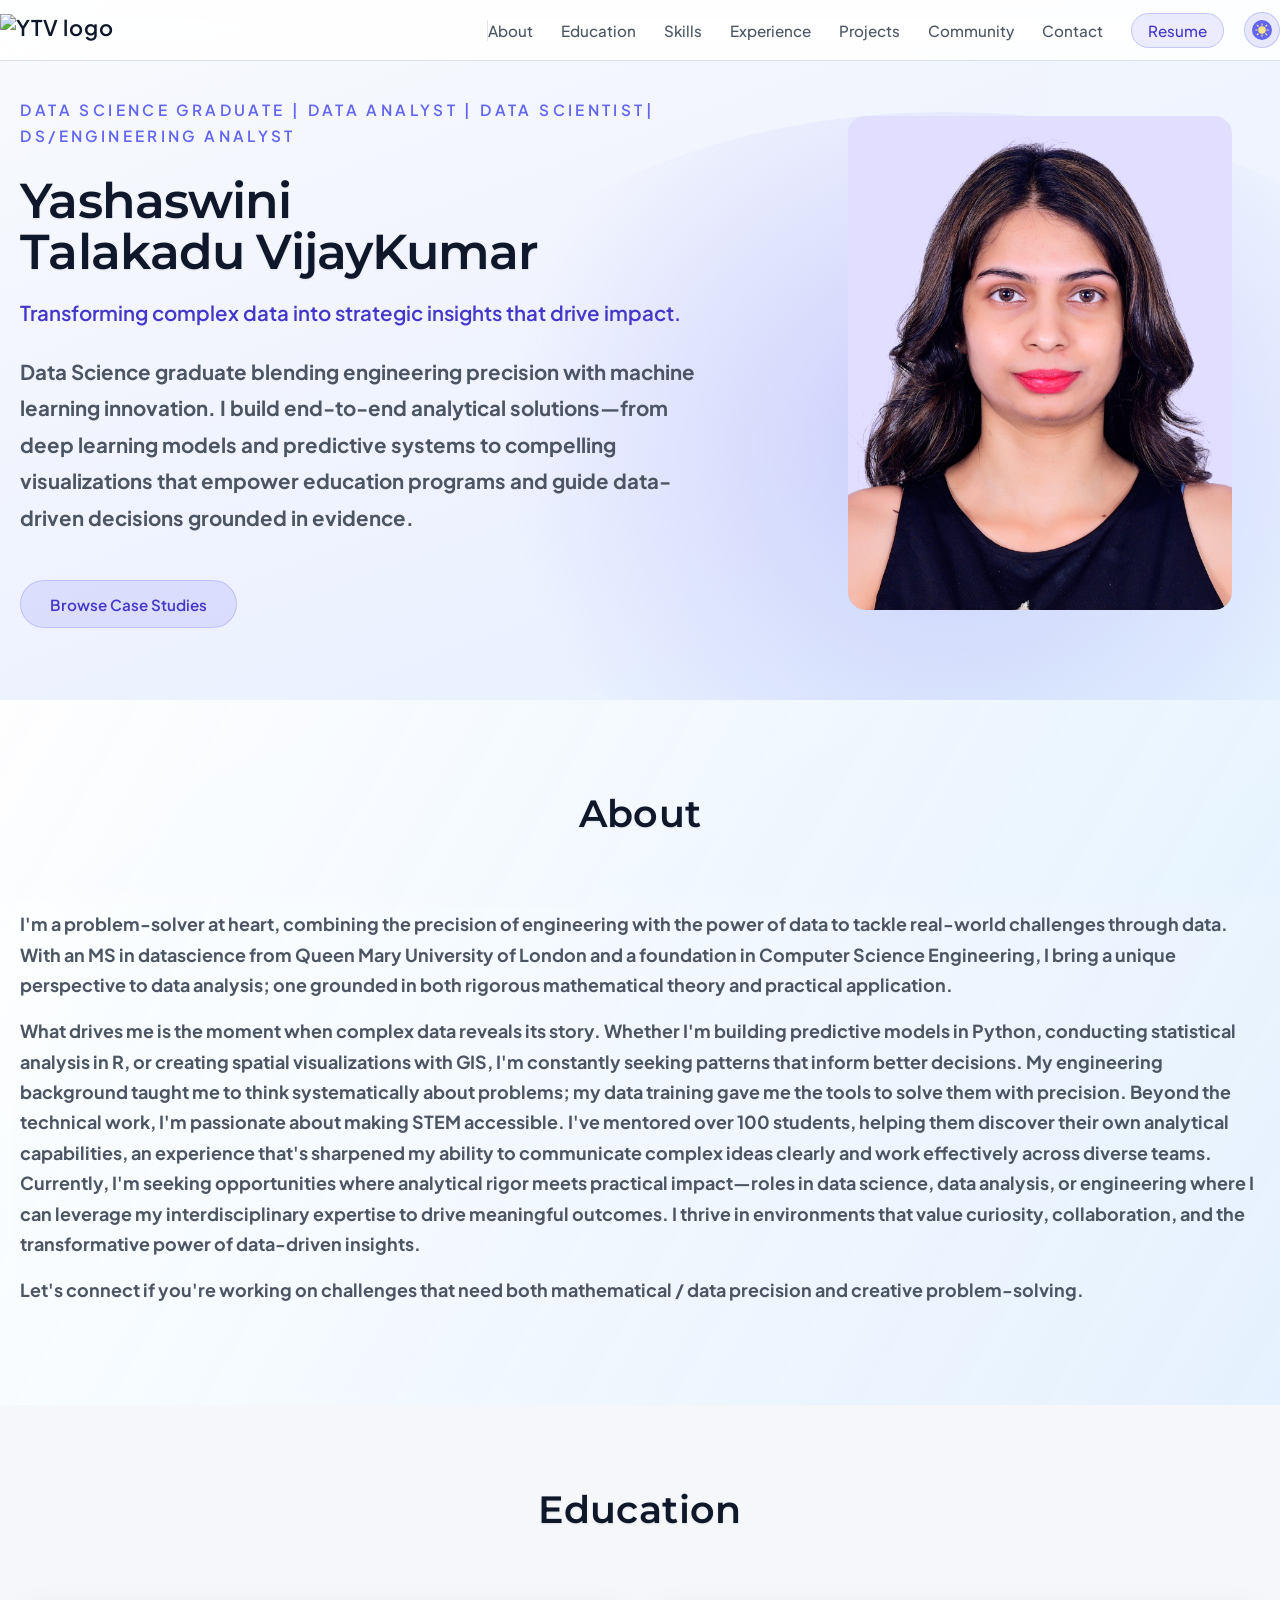
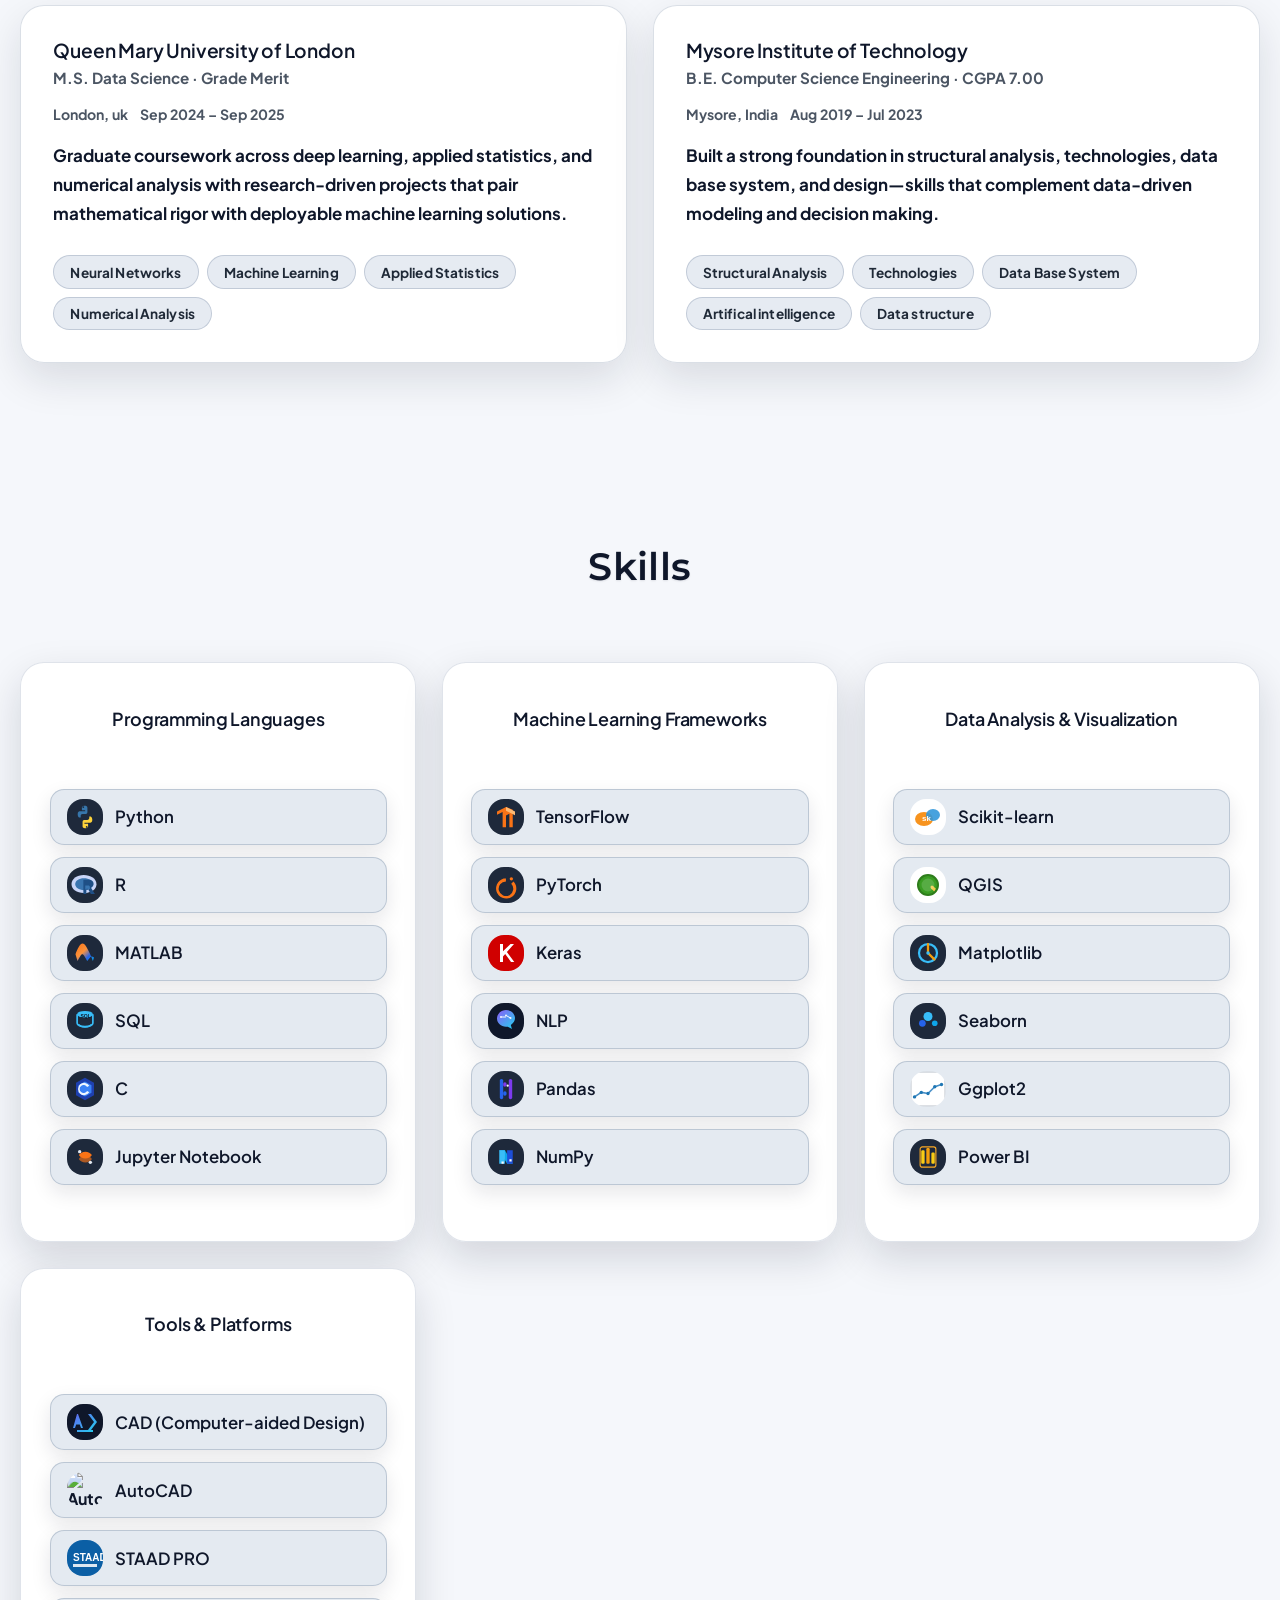
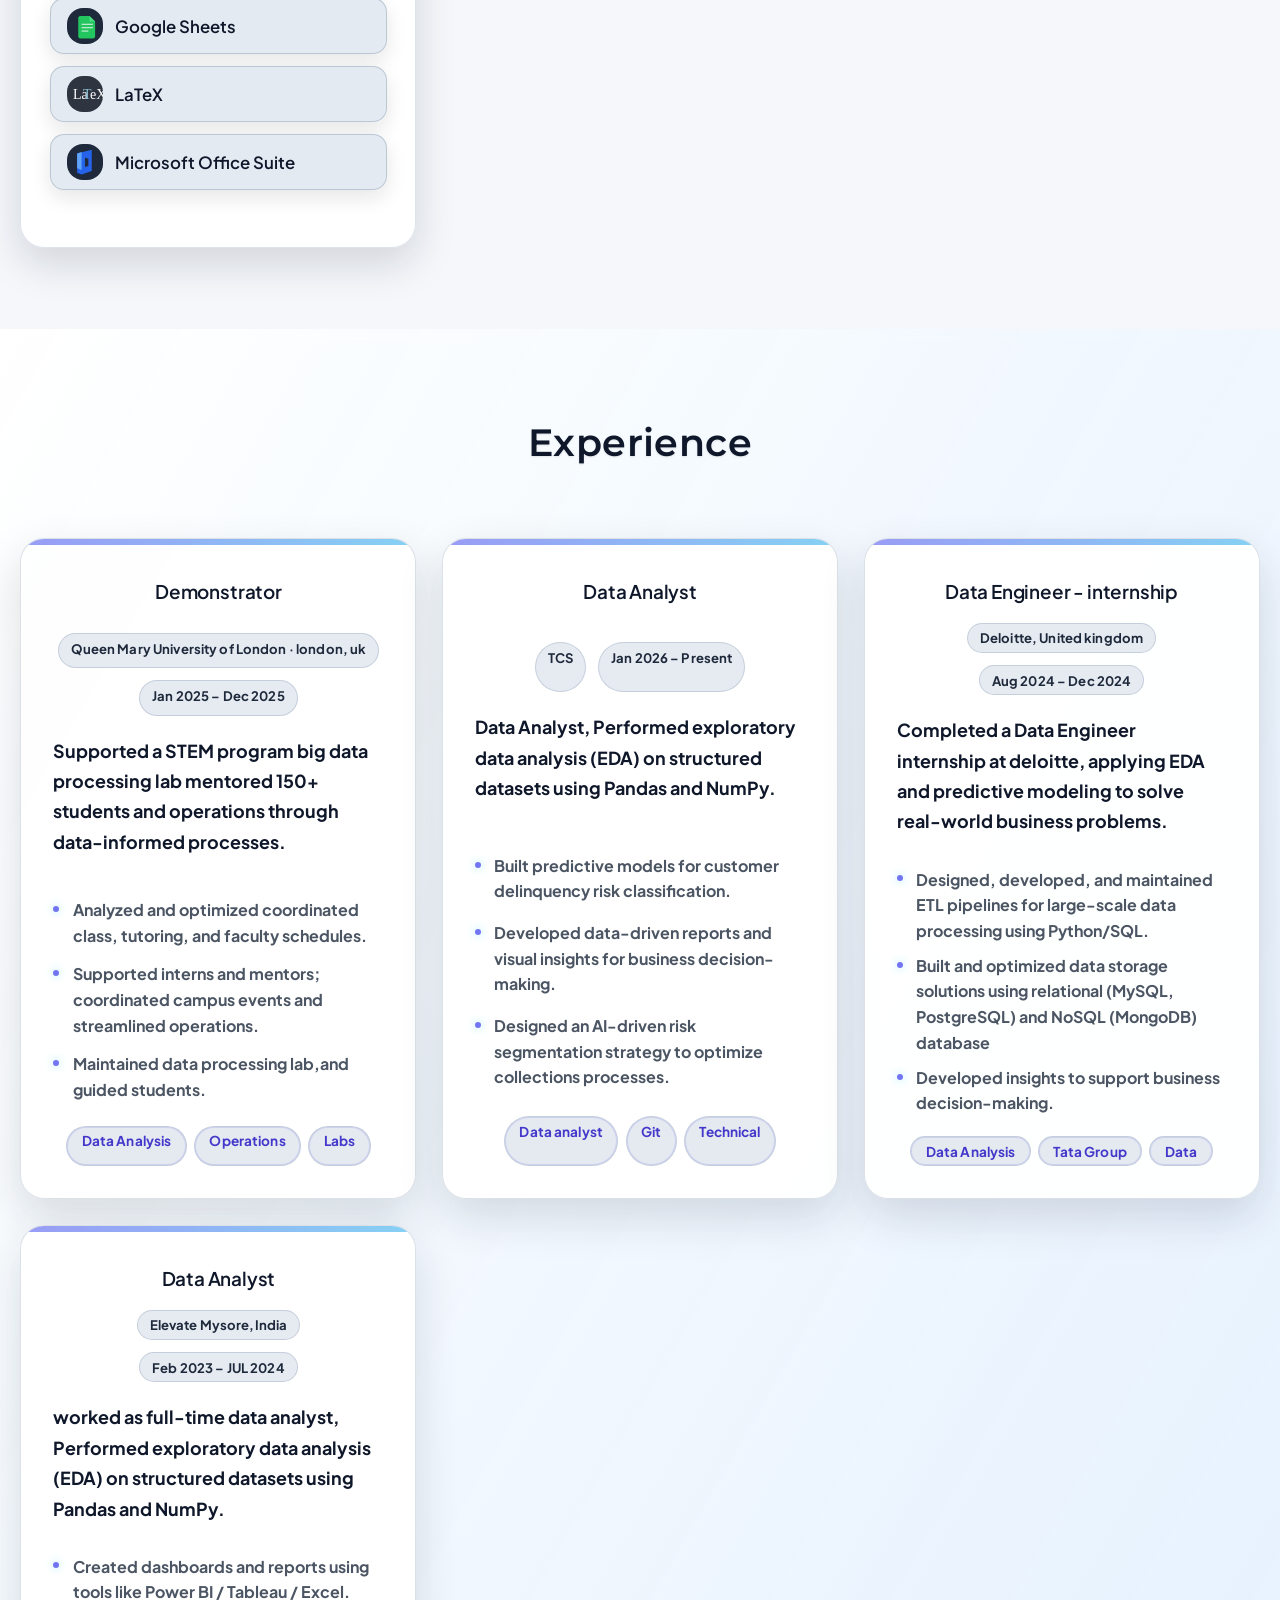
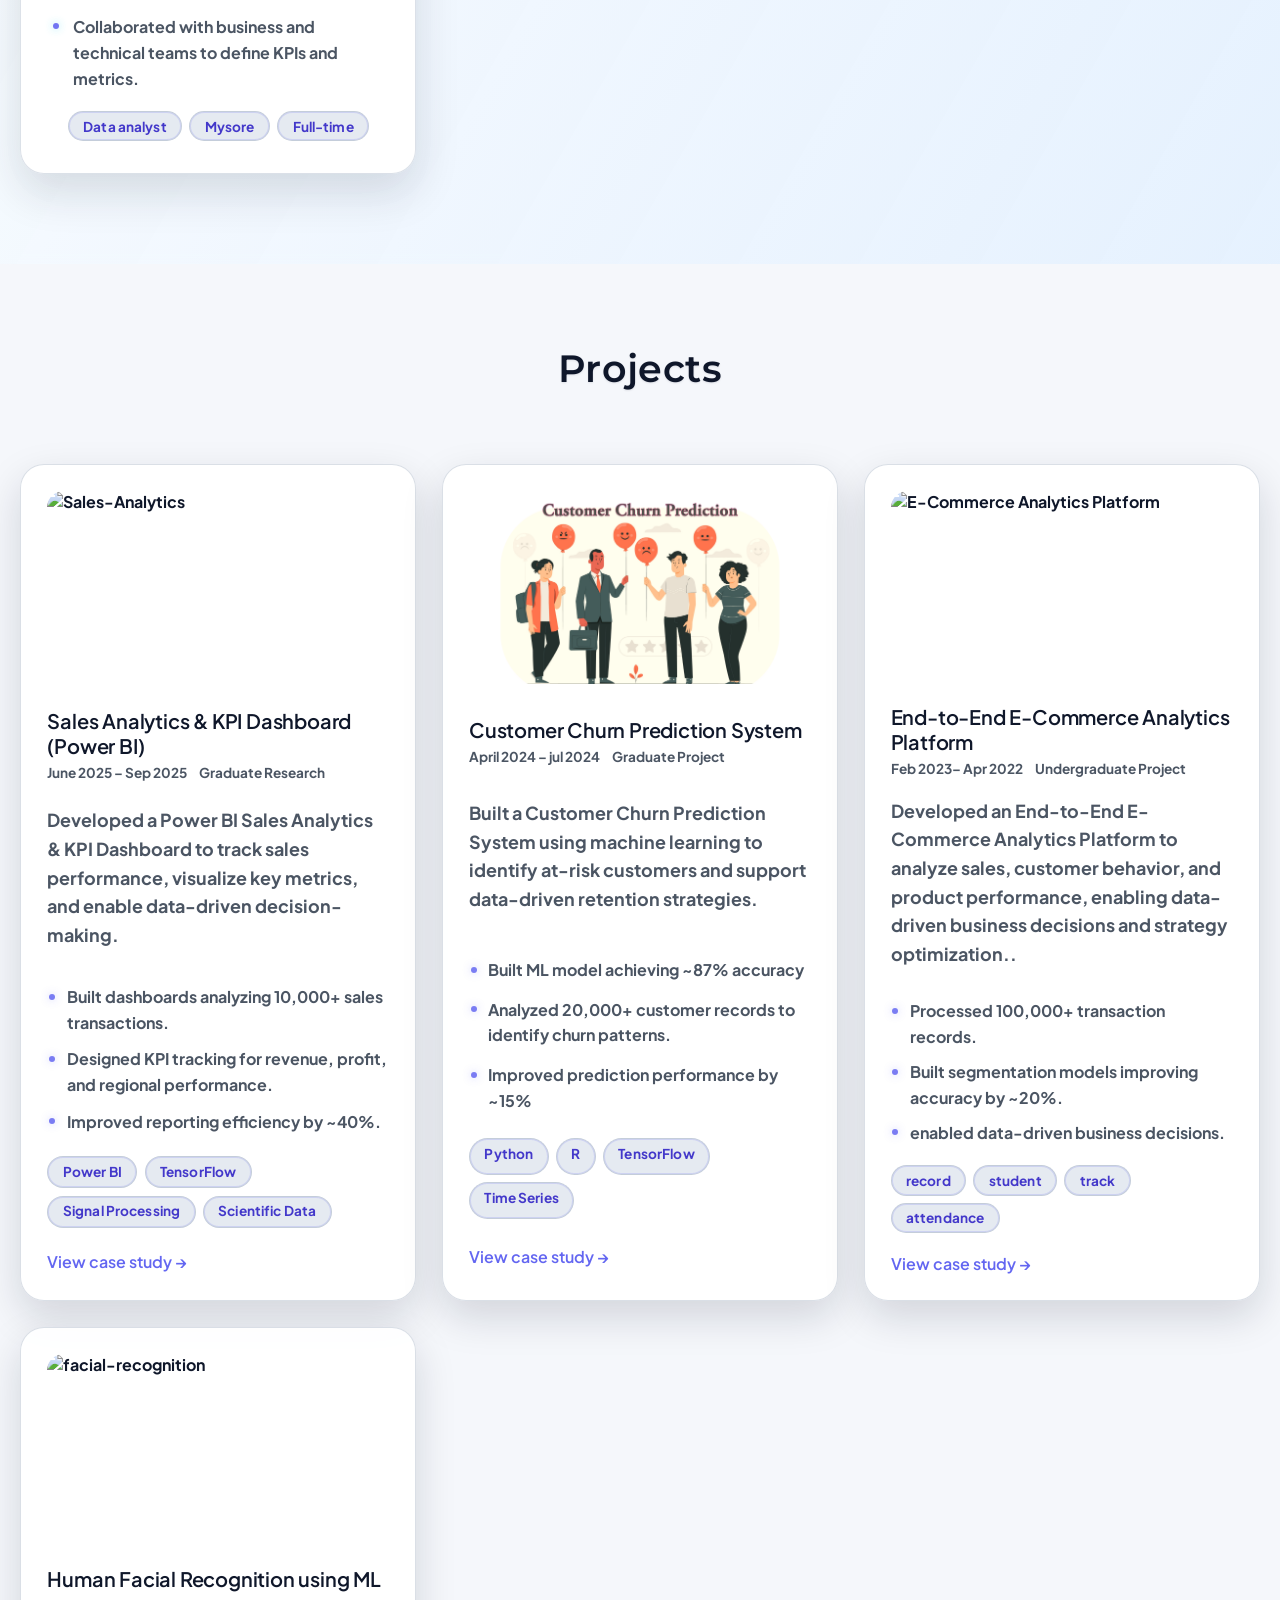
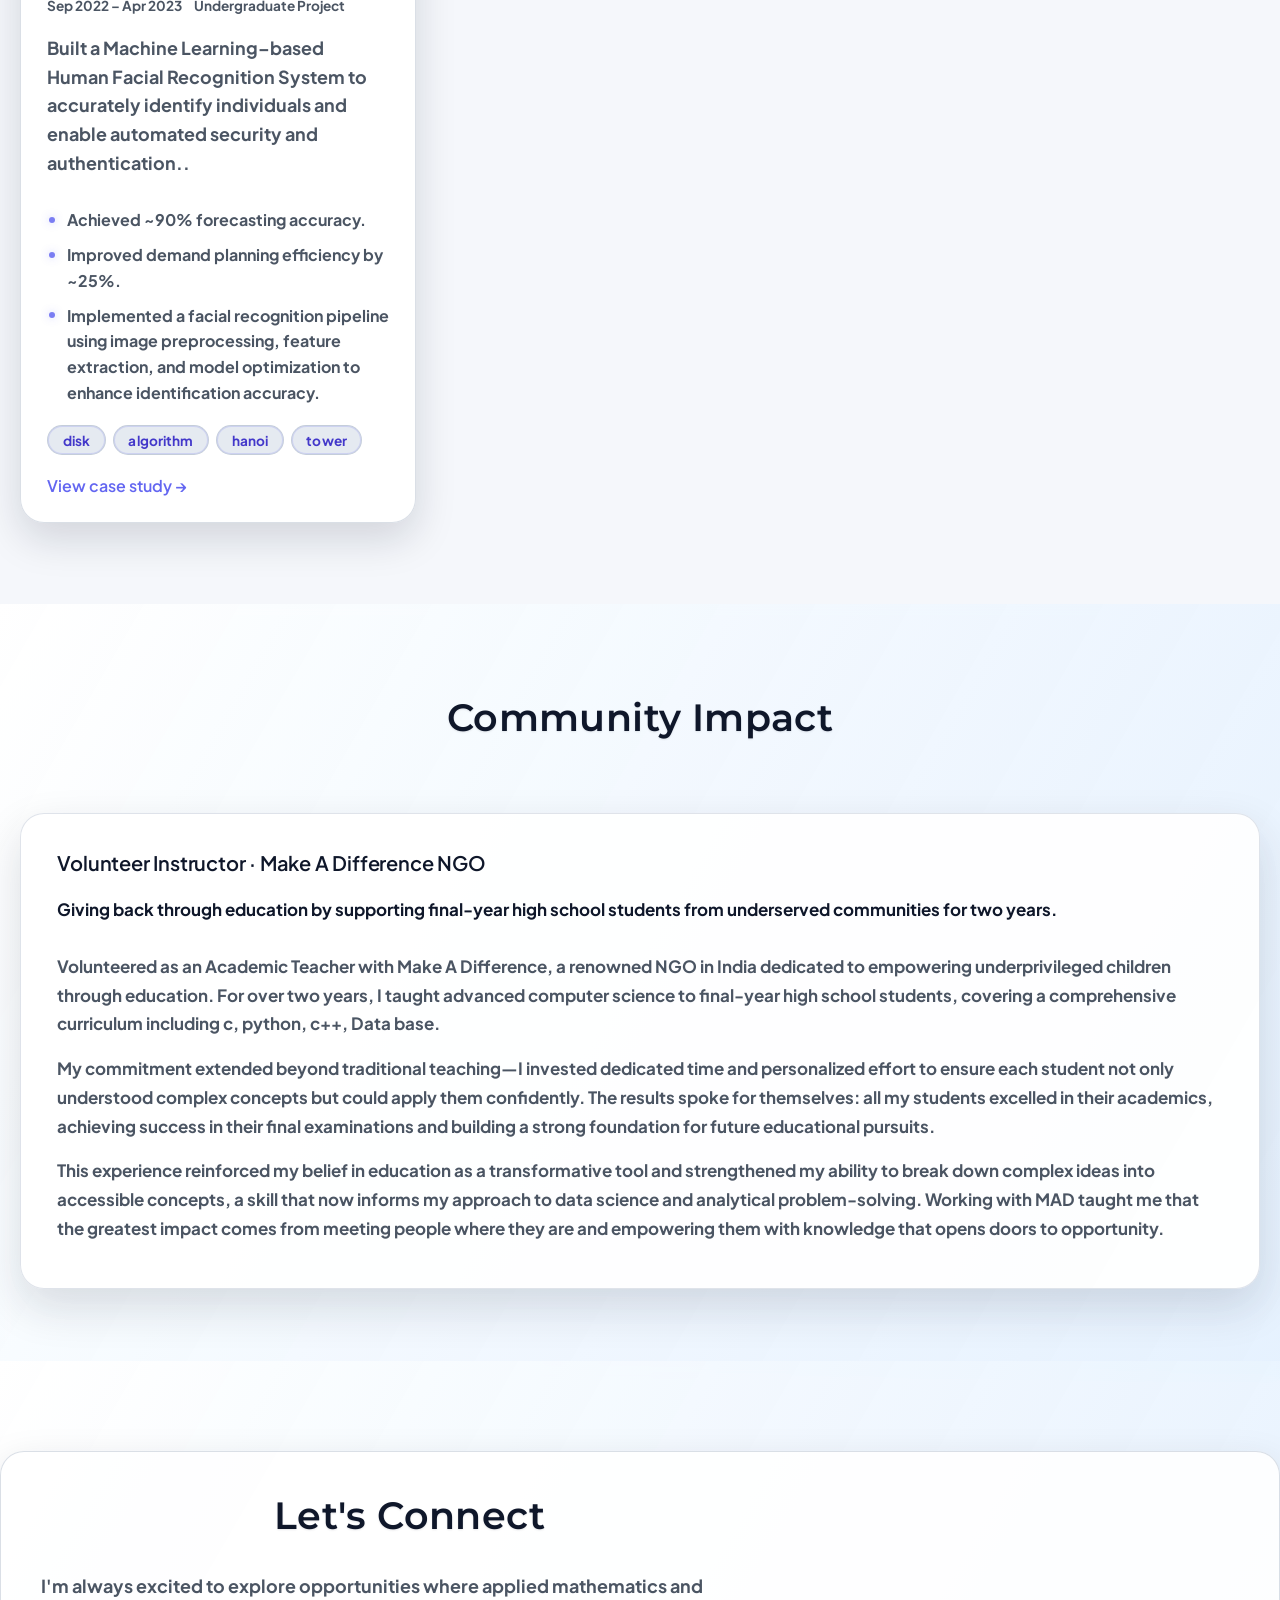
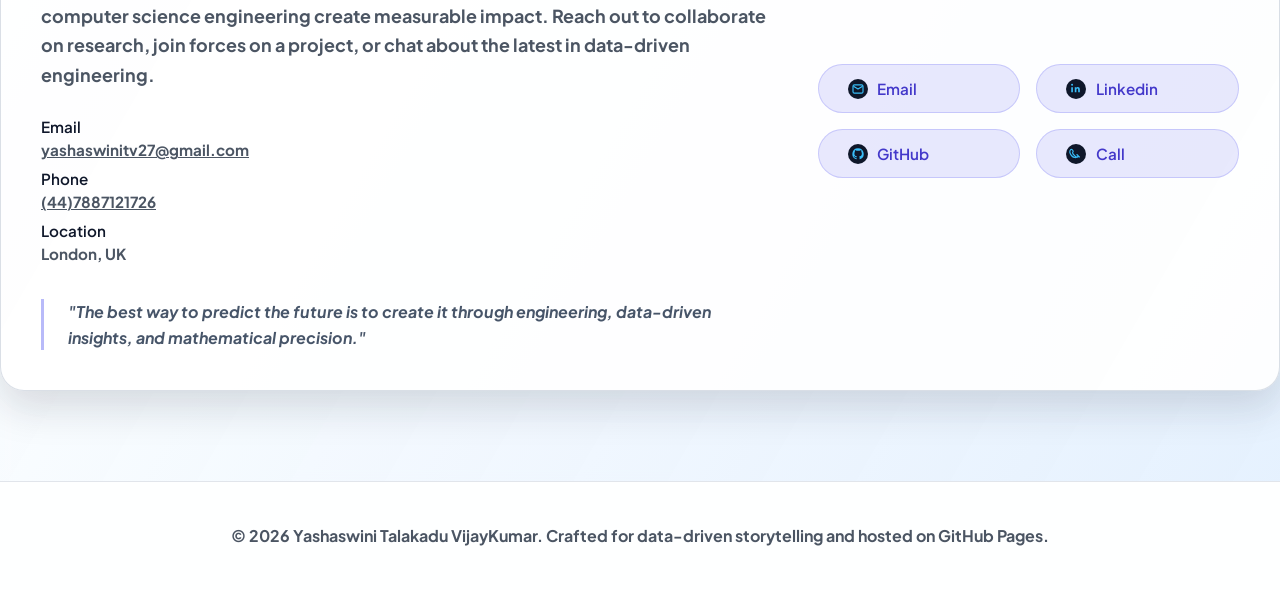
==== index.html @ 8acc63b2 "Update index.html" ====
<!DOCTYPE html>
<html lang="en" data-theme="light">
  <head>
    <meta charset="UTF-8" />
    <meta name="viewport" content="width=device-width, initial-scale=1.0" />
    <meta
      name="description"
      content="Portfolio for Yashaswini Talakadu Vijaykumar featuring data science projects, analytics skills, and data science experience."
    />
    <link rel="preconnect" href="https://fonts.googleapis.com" />
    <link rel="preconnect" href="https://fonts.gstatic.com" crossorigin />
    <link
      href="https://fonts.googleapis.com/css2?family=Plus+Jakarta+Sans:wght@400;500;600;700&family=Inter:wght@400;500;600;700&display=swap"
      rel="stylesheet"
    />
    <link
      href="https://fonts.googleapis.com/css2?family=Montserrat:wght@600;700&display=swap"
      rel="stylesheet"
    />
    <link rel="stylesheet" href="css/styles.css" />
    <title> Yashaswini Talakadu Vijaykumar | Portfolio</title>
  </head>
  <body>
    <header class="site-header">
      <div class="container">
        <a class="brand" href="#hero" aria-label="Home">
          <img class="brand-logo" src="assets/images/ytv-logo.png" alt="YTV logo" />
        </a>
        <nav id="site-nav" class="site-nav" aria-label="Primary navigation">
          <button class="nav-toggle" aria-expanded="false" aria-controls="site-nav-list">
            <span class="nav-toggle-line"></span>
            <span class="nav-toggle-line"></span>
            <span class="nav-toggle-line"></span>
            <span class="sr-only">Menu</span>
          </button>
          <div class="nav-actions">
            <ul id="site-nav-list" class="site-nav-list" data-open="false">
              <li><a href="#about">About</a></li>
              <li><a href="#education">Education</a></li>
              <li><a href="#skills">Skills</a></li>
              <li><a href="#experience">Experience</a></li>
              <li><a href="#projects">Projects</a></li>
              <li><a href="#community">Community</a></li>
              <li><a href="#contact">Contact</a></li>
              <li>
                <a class="resume-link" href="assets/resume/resume.pdf" target="_blank" rel="noopener"
                  >Resume</a
                >
              </li>
            </ul>
            <button class="theme-toggle" aria-label="Toggle color theme">
              <img class="theme-icon" src="assets/icons/theme-light.svg" alt="" aria-hidden="true" />
            </button>
          </div>
        </nav>
      </div>
    </header>

    <main>
     <section id="hero" class="hero">
        <div class="container hero-grid">
          <div class="hero-copy">
            <p class="eyebrow">
              Data Science Graduate | Data Analyst | Data Scientist| DS/Engineering Analyst
            </p>
            <h1 class="display-algerian">Yashaswini<br /><span class="nowrap">Talakadu&nbsp;VijayKumar</span></h1>
            <p class="hero-subhead">Transforming complex data into strategic insights that drive impact.</p>
            <p class="lead">
              Data Science graduate blending engineering precision with machine learning innovation. I build
              end-to-end analytical solutions—from deep learning models and predictive systems to compelling
              visualizations that empower education programs and guide data-driven decisions grounded in evidence.
            </p>
            <div class="hero-actions">
              <a class="button primary" href="#projects">Browse Case Studies</a>
            </div>
          </div>
          <div class="hero-visual">
            <img class="hero-photo" src="assets/images/photo.png" alt="Portrait of Yashaswini Talakadu VijayKumar" />
          </div>
        </div>
      </section>

      <section id="about" class="section section-alt">
         <div class="container">
          <h2 class="display-algerian display-algerian-underline">About</h2>
          <div class="paragraph-stack">
            <p>
              I'm a problem-solver at heart, combining the precision of engineering with the power of data to tackle real-world challenges through data. With an MS in datascience from Queen Mary University of London and a foundation in Computer Science Engineering, I bring a unique perspective to data analysis; one grounded in both rigorous mathematical theory and practical application. 
            </p>
            <p>
              What drives me is the moment when complex data reveals its story. Whether I'm building predictive models in Python, conducting statistical analysis in R, or creating spatial visualizations with GIS, I'm constantly seeking patterns that inform better decisions. My engineering background taught me to think systematically about problems; my data training gave me the tools to solve them with precision. Beyond the technical work, I'm passionate about making STEM accessible. I've mentored over 100 students, helping them discover their own analytical capabilities, an experience that's sharpened my ability to communicate complex ideas clearly and work effectively across diverse teams. Currently, I'm seeking opportunities where analytical rigor meets practical impact—roles in data science, data analysis, or engineering where I can leverage my interdisciplinary expertise to drive meaningful outcomes. I thrive in environments that value curiosity, collaboration, and the transformative power of data-driven insights.
            </p>
            <p>
              Let's connect if you're working on challenges that need both mathematical / data precision and creative problem-solving.
            </p>
          </div>
        </div>
      </section>

      <section id="education" class="section">
        <div class="container">
          <h2 class="display-algerian display-algerian-underline">Education</h2>
          <div class="timeline-grid">
            <article class="timeline-card">
               <header class="timeline-header">
                <h3>Queen Mary University of London</h3>
                <span class="timeline-role">M.S. Data Science · Grade  Merit</span>
              </header>
              <div class="timeline-meta">
                <span>London, uk</span>
                <span>Sep 2024 – Sep 2025</span>
              </div>
              <p>
                Graduate coursework across deep learning, applied statistics, and numerical analysis with
                research-driven projects that pair mathematical rigor with deployable machine learning solutions.
              </p>
              <div class="detail-pill-group">
                <span class="detail-pill">Neural Networks</span>
                <span class="detail-pill">Machine Learning</span>
                <span class="detail-pill">Applied Statistics</span>
                <span class="detail-pill">Numerical Analysis</span>
              </div>
            </article>
            <article class="timeline-card">
              <header class="timeline-header">
                <h3>Mysore Institute of Technology</h3>
                <span class="timeline-role">B.E. Computer Science Engineering · CGPA 7.00</span>
              </header>
              <div class="timeline-meta">
                <span>Mysore, India</span>
                <span>Aug 2019 – Jul 2023</span>
              </div>
              <p>
                Built a strong foundation in structural analysis, technologies, data base system, and
                design—skills that complement data-driven modeling and decision making.
              </p>
              <div class="detail-pill-group">
                <span class="detail-pill">Structural Analysis</span>
                <span class="detail-pill">Technologies</span>
                <span class="detail-pill">Data Base System</span>
                <span class="detail-pill">Artifical intelligence</span>
                <span class="detail-pill">Data structure</span>
              </div>
            </article>
          </div>
        </div>
      </section>

      <section id="skills" class="section">
        <div class="container">
          <h2 class="display-algerian display-algerian-underline">Skills</h2>
          <div class="skill-grid">
            <!-- Refactored to 4 balanced cards (no scrollbars) -->
            <article class="skill-card">
              <h3><span>Programming Languages</span></h3>
              <ul class="skill-badges">
                <li class="skill-badge"><img src="assets/icons/python.svg" alt="Python logo" /><span>Python</span></li>
                <li class="skill-badge"><img src="assets/icons/r.svg" alt="R logo" /><span>R</span></li>
                <li class="skill-badge"><img src="assets/icons/matlab.svg" alt="MATLAB logo" /><span>MATLAB</span></li>
                <li class="skill-badge"><img src="assets/icons/sql.svg" alt="SQL database icon" /><span>SQL</span></li>
                <li class="skill-badge"><img src="assets/icons/c.svg" alt="C programming logo" /><span>C</span></li>
                <li class="skill-badge"><img src="assets/icons/jupyter.svg" alt="Jupyter logo" /><span>Jupyter Notebook</span></li>
              </ul>
            </article>

            <article class="skill-card">
              <h3><span>Machine Learning Frameworks</span></h3>
              <ul class="skill-badges">
                <li class="skill-badge"><img src="assets/icons/tensorflow.svg" alt="TensorFlow logo" /><span>TensorFlow</span></li>
                <li class="skill-badge"><img src="assets/icons/pytorch.svg" alt="PyTorch logo" /><span>PyTorch</span></li>
                <li class="skill-badge"><img src="assets/icons/keras.svg" alt="Keras logo" /><span>Keras</span></li>
                <li class="skill-badge"><img src="assets/icons/nlp.svg" alt="NLP icon" /><span>NLP</span></li>
                <li class="skill-badge"><img src="assets/icons/pandas.svg" alt="pandas logo" /><span>Pandas</span></li>
                <li class="skill-badge"><img src="assets/icons/numpy.svg" alt="NumPy logo" /><span>NumPy</span></li>
              </ul>
            </article>

            <article class="skill-card">
              <h3><span>Data Analysis &amp; Visualization</span></h3>
              <ul class="skill-badges">
                <li class="skill-badge"><img src="assets/icons/scikit-learn.svg" alt="scikit-learn logo" /><span>Scikit-learn</span></li>
                <li class="skill-badge"><img src="assets/icons/qgis.svg" alt="QGIS logo" /><span>QGIS</span></li>
                <li class="skill-badge"><img src="assets/icons/matplotlib.svg" alt="Matplotlib logo" /><span>Matplotlib</span></li>
                <li class="skill-badge"><img src="assets/icons/seaborn.svg" alt="Seaborn logo" /><span>Seaborn</span></li>
                <li class="skill-badge"><img src="assets/icons/ggplot2.svg" alt="ggplot2 logo" /><span>Ggplot2</span></li>
                <li class="skill-badge"><img src="assets/icons/powerbi.svg" alt="Microsoft Power BI logo" /><span>Power BI</span></li>
              </ul>
            </article>

            <article class="skill-card">
              <h3><span>Tools &amp; Platforms</span></h3>
              <ul class="skill-badges">
                <li class="skill-badge"><img src="assets/icons/cad.svg" alt="CAD icon" /><span>CAD (Computer‑aided Design)</span></li>
                <li class="skill-badge"><img src="assets/icons/autocad.svg" alt="AutoCAD logo" /><span>AutoCAD</span></li>
                <li class="skill-badge"><img src="assets/icons/staadpro.svg" alt="STAAD PRO logo" /><span>STAAD PRO</span></li>
                <li class="skill-badge"><img src="assets/icons/sheets.svg" alt="Google Sheets logo" /><span>Google Sheets</span></li>
                <li class="skill-badge"><img src="assets/icons/latex.svg" alt="LaTeX logo" /><span>LaTeX</span></li>
                <li class="skill-badge"><img src="assets/icons/office.svg" alt="Microsoft Office logo" /><span>Microsoft Office Suite</span></li>
              </ul>
            </article>
                    </div>
        </div>
      </section>

      <section id="experience" class="section section-alt">
        <div class="container">
          <h2 class="display-algerian display-algerian-underline">Experience</h2>
          <div class="experience-grid">
            <article class="experience-card">
              <h3>Demonstrator</h3>
              <div class="experience-meta">
                <span>Queen Mary University of London · london, uk</span>
                <span>Jan 2025 – Dec 2025</span>
              </div>
              <p>
                Supported a STEM program big data processing lab mentored 150+ students
                and operations through data-informed processes.
              </p>
              <ul class="detail-list">
                <li>Analyzed and optimized coordinated class, tutoring, and faculty schedules.</li>
                <li>Supported interns and mentors; coordinated campus events and streamlined operations.</li>
                <li>Maintained data processing lab,and guided students.</li>
              </ul>
              <ul class="tag-list">
                <li class="tag-chip">Data Analysis</li>
                <li class="tag-chip">Operations</li>
                <li class="tag-chip">Labs</li>
              </ul>
            </article>

      
              
             <article class="experience-card">
              <h3>Data Analyst</h3>
              <div class="experience-meta">
                <span>TCS</span>
                <span>Jan 2026 – Present</span>
              </div>
              <p>
                 Data Analyst, 
                Performed exploratory data analysis (EDA) on structured datasets using Pandas and NumPy.
              </p>
              <ul class="detail-list">
                <li>Built predictive models for customer delinquency risk classification.</li>
                <li>Developed data-driven reports and visual insights for business decision-making.</li>
                <li>Designed an AI-driven risk segmentation strategy to optimize collections processes. </li>
              </ul>
              <ul class="tag-list">
                <li class="tag-chip">Data analyst</li>
                <li class="tag-chip">Git</li>
                <li class="tag-chip">Technical</li>
              </ul>
            </article>

             <article class="experience-card">
              <h3>Data Engineer - internship</h3>
              <div class="experience-meta">
                <span>Deloitte, United kingdom</span>
                <span>Aug 2024 – Dec 2024</span>
              </div>
              <p>
                Completed a Data Engineer internship at deloitte,
                applying EDA and predictive modeling to solve real-world business problems.
              </p>
              <ul class="detail-list">
                <li>Designed, developed, and maintained ETL pipelines for large-scale data processing using Python/SQL.</li>
                <li>Built and optimized data storage solutions using relational (MySQL, PostgreSQL) and NoSQL (MongoDB) database</li>
                <li>Developed insights to support business decision-making.</li>
              </ul>
              <ul class="tag-list">
                <li class="tag-chip">Data Analysis</li>
                <li class="tag-chip">Tata Group</li>
                <li class="tag-chip">Data</li>
              </ul>
            </article>

            <article class="experience-card">
              <h3>Data Analyst</h3>
              <div class="experience-meta">
                <span>Elevate Mysore,India</span>
                <span>Feb 2023 – JUL 2024</span>
              </div>
              <p>
                worked as full-time data analyst,
                Performed exploratory data analysis (EDA) on structured datasets using Pandas and NumPy.
              </p>
              <ul class="detail-list">
                <li>Created dashboards and reports using tools like Power BI / Tableau / Excel.</li>
                <li>Collaborated with business and technical teams to define KPIs and metrics.</li>
                
              </ul>
              <ul class="tag-list">
                <li class="tag-chip">Data analyst</li>
                <li class="tag-chip">Mysore </li>
                <li class="tag-chip">Full-time</li>
              </ul>
            </article>

            

        </div>
      </section>

      <section id="projects" class="section">
        <div class="container">
          <h2 class="display-algerian display-algerian-underline">Projects</h2>
          <div class="project-gallery">
            <a class="project-card" href="projects/Sales Analytics.html">
              <div class="project-thumb">
                <img
                  src="assets/images/project-Sales-Analytics.png"
                  alt="Sales-Analytics"
                />
              </div>
              <div class="project-header">
                <h3>Sales Analytics & KPI Dashboard (Power BI)</h3>
                <div class="project-meta">
                  <span>June 2025 – Sep 2025</span>
                  <span>Graduate Research</span>
                </div>
              </div>
              <p class="project-description">
                Developed a Power BI Sales Analytics & KPI Dashboard to track sales performance, visualize key metrics,
                and enable data-driven decision-making.
              </p>
              <ul class="project-highlights">
                <li>Built dashboards analyzing 10,000+ sales transactions.</li>
                <li>Designed KPI tracking for revenue, profit, and regional performance.</li>
                <li>Improved reporting efficiency by ~40%.</li>
              </ul>
              <div class="project-tags">
                <span class="tag-chip">Power BI</span>
                <span class="tag-chip">TensorFlow</span>
                <span class="tag-chip">Signal Processing</span>
                <span class="tag-chip">Scientific Data</span>
              </div>
              <span class="project-cta">View case study →</span>
            </a>

            <a class="project-card" href="projects/Customer-Churn Prediction.html">
    
            
              <div class="project-thumb">
                <img
                  src="assets/images/Customer-Churn Prediction.jpg"
                  alt="Customer-Churn Prediction"
                />
              </div>
              <div class="project-header">
                <h3>Customer Churn Prediction System</h3>
                <div class="project-meta">
                  <span>April 2024 – jul 2024</span>
                  <span>Graduate Project</span>
                </div>
              </div>
              <p class="project-description">
                 Built a Customer Churn Prediction System using machine learning to identify at-risk customers and support data-driven retention strategies.
             </p>
              <ul class="project-highlights">
                <li>Built ML model achieving ~87% accuracy</li>
                <li>Analyzed 20,000+ customer records to identify churn patterns.</li>
                <li>Improved prediction performance by ~15%</li>
              </ul>
              <div class="project-tags">
                <span class="tag-chip">Python</span>
                <span class="tag-chip">R</span>
                <span class="tag-chip">TensorFlow</span>
                <span class="tag-chip">Time Series</span>
              </div>
              <span class="project-cta">View case study →</span>
            </a>

            <a class="project-card" href="projects/E-Commerce Analytics Platform.html">
              <div class="project-thumb">
                <img
                  src="assets/images/E-Commerce Analytics Platform.webp"
                  alt="E-Commerce Analytics Platform"
                />
              </div>
              <div class="project-header">
                <h3>End-to-End E-Commerce Analytics Platform</h3>
                <div class="project-meta">
                  <span>Feb 2023– Apr 2022</span>
                  <span>Undergraduate Project</span>
                </div>
              </div>
              <p class="project-description">
                Developed an End-to-End E-Commerce Analytics Platform to analyze sales, customer behavior, 
                and product performance, enabling data-driven business decisions and strategy optimization..
              </p>
              <ul class="project-highlights">
                <li>Processed 100,000+ transaction records.</li>
                <li>Built segmentation models improving accuracy by ~20%.  </li>
                <li>enabled data-driven business decisions.</li>
              </ul>
              <div class="project-tags">
                <span class="tag-chip">record</span>
                <span class="tag-chip">student</span>
                <span class="tag-chip">track</span>
                <span class="tag-chip">attendance</span>
              </div>
              <span class="project-cta">View case study →</span>
            </a>

            <a class="project-card" href="projects/facial-recognition.html">
              <div class="project-thumb">
                <img
                  src="assets/images/facial-recognition.png"
                  alt="facial-recognition"
                />
              </div>
              <div class="project-header">
                <h3>Human Facial Recognition using ML</h3>
                <div class="project-meta">
                  <span>Sep 2022 – Apr 2023</span>
                  <span>Undergraduate Project</span>
                </div>
              </div>
              <p class="project-description">
                Built a Machine Learning–based Human Facial Recognition System to accurately 
                identify individuals and enable automated security and authentication..
              </p>
              <ul class="project-highlights">
                <li>Achieved ~90% forecasting accuracy.</li>
                <li>Improved demand planning efficiency by ~25%.</li>
                <li>Implemented a facial recognition pipeline using image preprocessing, feature extraction, and model optimization to enhance identification accuracy.</li>
              </ul>
              <div class="project-tags">
                <span class="tag-chip">disk</span>
                <span class="tag-chip">algorithm</span>
                <span class="tag-chip">hanoi</span>
                <span class="tag-chip">tower</span>
              </div>
              <span class="project-cta">View case study →</span>
            </a>
          </div>
        </div>
         </section>

      <section id="community" class="section section-alt">
        <div class="container">
          <h2 class="display-algerian display-algerian-underline">Community Impact</h2>
          <div class="community-card">
            <div>
              <h3>Volunteer Instructor · Make A Difference NGO</h3>
              <p>
                Giving back through education by supporting final-year high school students from underserved communities
                for two years.
              </p>
            </div>
            <div class="paragraph-stack">
              <p>
                Volunteered as an Academic Teacher with Make A Difference, a renowned NGO in India dedicated to
                empowering underprivileged children through education. For over two years, I taught advanced
                computer science to final-year high school students, covering a comprehensive curriculum including c,
                python, c++, Data base.
              </p>
              <p>
                My commitment extended beyond traditional teaching—I invested dedicated time and personalized effort to
                ensure each student not only understood complex  concepts but could apply them confidently.
                The results spoke for themselves: all my students excelled in their academics, achieving success in
                their final examinations and building a strong foundation for future educational pursuits.
              </p>
              <p>
                This experience reinforced my belief in education as a transformative tool and strengthened my ability to
                break down complex ideas into accessible concepts, a skill that now informs my approach to data science
                and analytical problem-solving. Working with MAD taught me that the greatest impact comes from meeting
                people where they are and empowering them with knowledge that opens doors to opportunity.
              </p>
            </div>
          </div>
        </div>
      </section>

      <section id="contact" class="section section-alt">
        <div class="container contact-card">
          <div>
            <h2 class="display-algerian display-algerian-underline">Let's Connect</h2>
            <p>
              I'm always excited to explore opportunities where applied mathematics and computer science engineering create measurable
              impact. Reach out to collaborate on research, join forces on a project, or chat about the latest in data-driven engineering.
            </p>
            <dl class="contact-meta">
              <div>
                <dt>Email</dt>
                <dd><a href="mailto:yashaswinitv27@gmail.com">yashaswinitv27@gmail.com</a></dd>
              </div>
              <div>
                <dt>Phone</dt>
                <dd><a href="tel:+447887121726">(44)7887121726</a></dd>
              </div>
              <div>
                <dt>Location</dt>
                <dd>London, UK</dd>
              </div>
            </dl>
            <blockquote class="signature-quote">
              "The best way to predict the future is to create it through engineering, data-driven insights, and
              mathematical precision."
            </blockquote>
          </div>
          <div class="contact-actions">
            <a class="button primary" href="mailto:yashaswinitv27@gmail.com">
              <img class="button-icon" src="assets/icons/email.svg" alt="" aria-hidden="true" />
              <span>Email</span>
            </a>
            <a
              class="button secondary"
              href="https://www.linkedin.com/in/yashaswini-tv-62b67b211/"
              target="_blank"
              rel="noopener noreferrer"
            >
              <img class="button-icon" src="assets/icons/linkedin.svg" alt="" aria-hidden="true" />
              <span>Linkedin</span>
            </a>
            <a
              class="button secondary"
              href="https://github.com/yashaswinitv"
              target="_blank"
              rel="noopener noreferrer"
            >
              <img class="button-icon" src="assets/icons/github.svg" alt="" aria-hidden="true" />
              <span>GitHub</span>
            </a>
            <a class="button secondary" href="tel:+447887121726">
              <img class="button-icon" src="assets/icons/phone.svg" alt="" aria-hidden="true" />
              <span>Call</span>
            </a>
          </div>
        </div>
      </section>
    </main>

    <footer class="site-footer">
      <div class="container">
        <p>
          © <span id="year"></span> Yashaswini Talakadu VijayKumar. Crafted for data-driven storytelling and hosted on
          GitHub Pages.
        </p>
      </div>
    </footer>

    <script src="js/main.js" defer></script>
  </body>
</html>
---- css/styles.css ----
:root {
  --color-bg: #050816;
  --color-bg-alt: #0b1221;
  --color-grid: rgba(139, 92, 246, 0.12);
  --color-surface: rgba(14, 20, 40, 0.88);
  --color-surface-strong: rgba(18, 26, 52, 0.94);
  --color-border: rgba(129, 140, 248, 0.35);
  --color-text: #e9edf8;
  --color-muted: #9aa4c8;
  --color-accent: #8b5cf6;
  --color-accent-strong: #22d3ee;
  --shadow-lg: 0 26px 64px rgba(9, 12, 34, 0.55);
  --shadow-md: 0 20px 46px rgba(8, 13, 32, 0.4);
  --radius-lg: 24px;
  --radius-md: 16px;
  --radius-sm: 12px;
  --transition: 220ms ease;
  --container-max: 1600px;
  --color-cement: #c7c9cc;
  --skill-check: #0f5e29;
  --skill-header-height: 72px;
}

* {
  box-sizing: border-box;
}

html,
body {
  margin: 0;
  padding: 0;
  /* Use Chalkboard SE (Bold) for body text and non-headings */
  font-family: 'Chalkboard SE', 'Marker Felt', 'Comic Sans MS', 'Plus Jakarta Sans', 'Inter',
    system-ui, -apple-system, BlinkMacSystemFont, 'Segoe UI', sans-serif;
  font-weight: 700;
  color: var(--color-text);
  background-color: var(--color-bg);
}

body {
  min-height: 100vh;
  background-image: radial-gradient(circle at 20% 18%, rgba(139, 92, 246, 0.28) 0%, rgba(5, 8, 22, 0) 60%),
    radial-gradient(circle at 82% 14%, rgba(34, 211, 238, 0.24) 0%, rgba(5, 8, 22, 0) 56%),
    linear-gradient(165deg, #050816 0%, #0b1221 55%, #111a3a 100%),
    url('../assets/images/data-network.svg');
  background-size: 720px 720px, 560px 560px, cover, 420px 420px;
  background-position: 0 0, 92% 16%, center, 50% 40%;
  background-repeat: no-repeat, no-repeat, no-repeat, repeat;
  background-attachment: fixed;
  background-blend-mode: screen, screen, normal, lighten;
  scroll-behavior: smooth;
}

a {
  color: inherit;
  text-decoration: none;
}

a:hover,
a:focus {
  color: var(--color-accent);
}

img {
  max-width: 100%;
  display: block;
  border-radius: var(--radius-md);
}

.container {
  width: 100%;
  max-width: var(--container-max);
  margin: 0 auto;
  padding: 0 clamp(12px, 1.6vw, 36px);
}

.site-header {
  position: sticky;
  top: 0;
  z-index: 999;
  backdrop-filter: blur(18px);
  background: rgba(7, 11, 28, 0.82);
  border-bottom: 1px solid rgba(129, 140, 248, 0.28);
}

.site-header .container {
  display: flex;
  align-items: center;
  justify-content: space-between;
  padding: 12px 0;
}

.brand {
  font-size: 1.35rem;
  font-weight: 600;
  letter-spacing: 0.04em;
  display: inline-flex;
  align-items: center;
}

.brand-logo {
  height: clamp(30px, 2.6vw, 40px); /* fit nicely in header space */
  width: auto;
  display: block;
  object-fit: contain;
  border-radius: 0;
}

.site-nav {
  display: flex;
  align-items: center;
}


.nav-actions {
  display: flex;
  align-items: center;
  gap: 1.2rem;
}

.theme-toggle {
  border: 1px solid rgba(129, 140, 248, 0.4);
  background: rgba(16, 24, 48, 0.8);
  border-radius: 999px;
  padding: 0.45rem;
  display: inline-flex;
  align-items: center;
  justify-content: center;
  cursor: pointer;
  transition: transform var(--transition), border-color var(--transition), background var(--transition);
}

.theme-toggle:hover {
  transform: translateY(-2px);
  border-color: var(--color-accent-strong);
  background: rgba(139, 92, 246, 0.24);
}

.theme-icon {
  width: 20px;
  height: 20px;
}

:root[data-theme='light'] {
  --color-bg: #f5f7fb;
  --color-bg-alt: #ffffff;
  --color-surface: rgba(255, 255, 255, 0.96);
  --color-surface-strong: rgba(255, 255, 255, 0.98);
  --color-border: rgba(148, 163, 184, 0.28);
  --color-text: #0f172a;
  /* Revert muted text to original grey */
  --color-muted: #4b5563;
  --color-accent: #6366f1;
  --color-accent-strong: #0ea5e9;
}

:root[data-theme='light'] body {
  background-image: radial-gradient(circle at 20% 20%, rgba(59, 130, 246, 0.12) 0%, rgba(241, 245, 249, 0) 58%),
    radial-gradient(circle at 85% 15%, rgba(14, 165, 233, 0.15) 0%, rgba(241, 245, 249, 0) 55%),
    linear-gradient(160deg, #f8fafc 0%, #eef2ff 50%, #e0f2fe 100%),
    url('../assets/images/data-network.svg');
  background-size: 620px 620px, 480px 480px, cover, 420px 420px;
  background-position: 0 0, 100% 8%, center, 52% 40%;
  background-repeat: no-repeat, no-repeat, no-repeat, repeat;
  background-blend-mode: screen, screen, normal, soft-light;
}

:root[data-theme='light'] .site-header {
  background: rgba(255, 255, 255, 0.85);
  border-bottom: 1px solid rgba(148, 163, 184, 0.35);
}

:root[data-theme='light'] .hero-subhead {
  color: #4338ca;
}

:root[data-theme='light'] .hero::before {
  background: radial-gradient(circle at center, rgba(99, 102, 241, 0.26) 0%, rgba(226, 232, 240, 0) 70%);
}

:root[data-theme='light'] .hero-visual::before {
  background: transparent;
  opacity: 0;
}

:root[data-theme='light'] .hero-visual::after {
  background: radial-gradient(80% 60% at 70% 40%, rgba(99, 102, 241, 0.18) 0%, rgba(14, 165, 233, 0.12) 55%, transparent 80%);
}

:root[data-theme='light'] .resume-link {
  background: rgba(99, 102, 241, 0.12);
  color: #4338ca;
}

:root[data-theme='light'] .detail-meta {
  background: rgba(255, 255, 255, 0.94);
  border: 1px solid rgba(148, 163, 184, 0.3);
}

:root[data-theme='light'] .site-footer {
  background: rgba(255, 255, 255, 0.95);
  border-top: 1px solid rgba(148, 163, 184, 0.28);
}

:root[data-theme='light'] .site-nav-list {
  background: rgba(255, 255, 255, 0.95);
  border-left: 1px solid rgba(148, 163, 184, 0.28);
}

:root[data-theme='light'] .section-alt {
  background: linear-gradient(120deg, rgba(255, 255, 255, 0.92), rgba(226, 240, 254, 0.85));
  backdrop-filter: blur(6px);
}

:root[data-theme='light'] .skill-card,
:root[data-theme='light'] .experience-card,
:root[data-theme='light'] a.project-card,
:root[data-theme='light'] .contact-card {
  background: rgba(255, 255, 255, 0.92);
  border: 1px solid rgba(148, 163, 184, 0.35);
  box-shadow: 0 16px 40px rgba(15, 23, 42, 0.15);
}

:root[data-theme='light'] .tag-chip {
  background: rgba(226, 232, 240, 0.88);
  border-color: rgba(148, 163, 184, 0.4);
  color: #4338ca;
  box-shadow: inset 0 0 0 1px rgba(99, 102, 241, 0.18);
}

:root[data-theme='light'] .button.secondary {
  background: rgba(99, 102, 241, 0.14);
  color: #4338ca;
}

:root[data-theme='light'] .theme-toggle {
  background: rgba(99, 102, 241, 0.14);
  border-color: rgba(99, 102, 241, 0.28);
}
.site-nav-list {
  display: flex;
  list-style: none;
  gap: 1.75rem;
  margin: 0;
  padding: 0;
}

.site-nav-list a {
  font-size: 0.95rem;
  font-weight: 500;
  color: var(--color-muted);
  transition: color var(--transition);
}

.site-nav-list a:hover,
.site-nav-list a:focus,
.site-nav-list a.active {
  color: var(--color-text);
}

.resume-link {
  padding: 0.45rem 1rem;
  border-radius: 999px;
  border: 1px solid var(--color-border);
  background: rgba(139, 92, 246, 0.18);
  color: var(--color-accent);
}

.nav-toggle {
  display: none;
  background: transparent;
  border: 0;
  cursor: pointer;
  padding: 0.4rem;
}

.nav-toggle-line {
  display: block;
  width: 22px;
  height: 2px;
  margin: 4px 0;
  background: var(--color-text);
  transition: transform var(--transition), opacity var(--transition);
}

.sr-only {
  position: absolute;
  width: 1px;
  height: 1px;
  padding: 0;
  margin: -1px;
  overflow: hidden;
  clip: rect(0, 0, 0, 0);
  border: 0;
}

/* Utility: keep text on one line */
.nowrap { white-space: nowrap; }

.section {
  padding: clamp(64px, 11vh, 110px) 0;
}

.section + .section,
.section + .section-alt,
.section-alt + .section,
.section-alt + .section-alt {
  margin-top: -18px;
}

.section-alt {
  padding: clamp(60px, 10vh, 104px) 0;
  background: linear-gradient(120deg, rgba(11, 26, 45, 0.82), rgba(5, 15, 40, 0.88));
  backdrop-filter: blur(8px);
}

h1,
h2,
h3 {
  margin-top: 0;
  color: var(--color-text);
}

/* Refined display headings: elegant serif with subtle depth */
.display-algerian {
  /* Clean, modern heading font */
  font-family: 'Montserrat', 'Plus Jakarta Sans', 'Inter', system-ui, -apple-system, sans-serif;
  letter-spacing: 0.01em;
  text-transform: none;
  -webkit-text-stroke: 0;
  text-shadow: 0 1px 3px rgba(0, 0, 0, 0.12);
}

:root[data-theme='light'] .display-algerian {
  text-shadow: 0 1px 2px rgba(15, 23, 42, 0.1);
}

.display-algerian-underline {
  /* Underlines removed per request */
  text-decoration: none;
}

h1 {
  /* reduce boldness for main heading */
  font-weight: 600;
  letter-spacing: -0.035em;
  line-height: 1.08;
}

h2 {
  font-weight: 600;
  font-size: clamp(1.85rem, 3.4vw, 2.4rem);
  letter-spacing: -0.02em;
  text-align: center;
  margin-bottom: clamp(18px, 4vw, 32px);
}

h3 {
  font-weight: 600;
  font-size: 1.25rem;
  letter-spacing: -0.01em;
}

p {
  line-height: 1.7;
  margin: 0 0 0.6rem;
}

.hero-subhead {
  font-size: clamp(1.2rem, 1.6vw, 1.4rem);
  font-weight: 600;
  color: var(--color-accent-strong);
  margin-bottom: 0.5rem;
}

.hero {
  position: relative;
  overflow: hidden;
  /* Reduce top space while leaving a small comfortable buffer */
  padding: clamp(8px, 4vh, 40px) 0 clamp(40px, 8vh, 72px);
}

.hero::before {
  content: '';
  position: absolute;
  inset: 8% -16vw auto 32%;
  height: clamp(380px, 56vw, 660px);
  border-radius: 50%;
  background: radial-gradient(circle at center, rgba(99, 102, 241, 0.32) 0%, rgba(5, 8, 22, 0) 70%);
  filter: blur(0);
  z-index: 0;
}

.hero-grid {
  position: relative;
  z-index: 1;
  display: grid;
  gap: clamp(16px, 2.8vw, 56px);
  grid-template-columns: minmax(280px, 1fr);
  align-items: center;
}

@media (min-width: 960px) {
  .hero-grid {
    grid-template-columns: minmax(420px, 1.35fr) minmax(320px, 1fr);
  }
}

.hero-copy {
  display: grid;
  gap: 0.9rem; /* tighter spacing between hero paragraphs */
  max-width: 68ch;
  justify-items: start; /* keep hero text aligned consistently */
}

.hero-copy h1 {
  font-size: clamp(2.4rem, 3.8vw, 3.4rem);
  letter-spacing: -0.02em;
  text-align: left; /* ensure consistent left alignment across themes */
  line-height: 1.05; /* steady line-height for multi-line name */
  margin: 0.1rem 0 0.3rem; /* trim headline spacing */
}

.hero-copy .lead {
  font-size: clamp(1.12rem, 1.6vw, 1.34rem);
  color: var(--color-muted);
  line-height: 1.78;
  max-width: 100%;
}

.hero-actions {
  display: flex;
  gap: 1rem;
  flex-wrap: wrap;
  margin-top: 20px;
}

.hero-visual {
  position: relative;
  display: grid;
  place-items: center;
  justify-self: center;
  /* Slightly smaller profile photo */
  min-height: clamp(300px, 42vh, 480px);
  max-width: clamp(300px, 30vw, 420px);
  width: 100%;
  isolation: isolate;
  transform: none;
  border-radius: 18px;
  overflow: hidden;
}

@media (min-width: 960px) {
  .hero-visual {
    justify-self: end;
    transform: translateX(-28px);
  }
}

.hero-visual::before {
  content: '';
  position: absolute;
  inset: 0;
  background: transparent;
  mix-blend-mode: normal;
  opacity: 0;
  z-index: 2;
}

.hero-visual::after {
  content: '';
  position: absolute;
  inset: -16% -20% -16% -28%;
  border-radius: 28px;
  filter: blur(80px);
  background: radial-gradient(80% 60% at 70% 40%, rgba(99, 102, 241, 0.28) 0%, rgba(34, 211, 238, 0.12) 55%, transparent 80%);
  z-index: -2;
}

.hero-photo {
  position: relative;
  width: 100%;
  height: 100%;
  border-radius: 18px;
  object-fit: cover; /* fill and cover available area */
  object-position: center top; /* keep composition towards top */
  box-shadow: 0 30px 80px rgba(0, 0, 0, 0.65);
  filter: saturate(1.02) contrast(1.02);
  z-index: 1;
  /* remove masking so original photo shows */
  -webkit-mask-image: none;
          mask-image: none;
}

.eyebrow {
  letter-spacing: 0.22em;
  text-transform: uppercase;
  font-size: clamp(0.9rem, 1.2vw, 1.05rem);
  font-weight: 600;
  color: var(--color-accent);
}

.paragraph-stack {
  display: grid;
  gap: 6px; /* reduce spacing between paragraphs */
  max-width: none;
  width: 100%;
  color: var(--color-muted);
  line-height: 1.7;
}

/* Tighter spacing for About section specifically */
#about .paragraph-stack {
  gap: 6px;
}

.section-intro {
  font-size: 1.06rem;
  color: var(--color-muted);
  max-width: 820px;
  line-height: 1.75;
  margin: clamp(18px, 4vw, 30px) auto clamp(44px, 6vw, 58px);
  text-align: center;
}

/* Slightly increase description text in key sections */
#about .paragraph-stack p,
.timeline-card p,
.community-card p,
.contact-card p {
  /* Slight bump for section descriptions */
  font-size: clamp(1.06rem, 1.2vw, 1.18rem);
}

/* Further increase for requested sections only */
#about .paragraph-stack p,
.experience-card p,
.project-description,
.contact-card p {
  font-size: clamp(1.12rem, 1.25vw, 1.22rem);
}

main .section > .container,
main .section-alt > .container {
  display: grid;
  gap: clamp(24px, 3.2vw, 40px);
  justify-items: stretch;
}

.section .container > h2,
.section-alt .container > h2 {
  justify-content: center;
  text-align: center;
}

.skill-grid {
  display: grid;
  gap: clamp(18px, 2vw, 26px);
  /* Four columns on large screens */
  grid-template-columns: repeat(4, minmax(0, 1fr));
  width: 100%;
  align-items: stretch;
}

@media (max-width: 1280px) {
  .skill-grid {
    grid-template-columns: repeat(3, minmax(0, 1fr));
  }
}

@media (max-width: 820px) {
  .skill-grid {
    grid-template-columns: repeat(2, minmax(0, 1fr));
  }
}

@media (max-width: 560px) {
  .skill-grid {
    grid-template-columns: 1fr;
  }
}

.skill-card {
  padding: clamp(28px, 2.2vw, 36px);
  border-radius: var(--radius-lg);
  border: 1px solid rgba(129, 140, 248, 0.35);
  background: linear-gradient(165deg, rgba(18, 26, 52, 0.92), rgba(25, 22, 56, 0.85));
  box-shadow: var(--shadow-md);
  display: grid;
  grid-template-rows: var(--skill-header-height) 1fr;
  align-content: start;
  gap: clamp(18px, 2vw, 26px);
  /* Equal height for all skill cards with reduced bottom space */
  height: clamp(580px, 58vh, 640px);
  position: relative;
  overflow: hidden;
}

.skill-card::before {
  content: '';
  position: absolute;
  inset: -55% auto auto -45%;
  width: 260px;
  height: 260px;
  border-radius: 50%;
  background: radial-gradient(circle, rgba(99, 102, 241, 0.22), transparent 65%);
  z-index: 0;
  transition: transform var(--transition), opacity var(--transition);
  opacity: 0.75;
}

.skill-card:hover::before {
  opacity: 1;
  transform: translate(12px, 10px);
}

.skill-card > * {
  position: relative;
  z-index: 1;
}

.skill-card h3 {
  font-size: 1.12rem;
  letter-spacing: -0.01em;
  display: grid;
  align-content: center; /* center text within fixed header area */
  justify-items: center; /* center horizontally */
  text-align: center; /* center heading text */
  gap: 14px;
}

/* Decorative heading check icon for skill cards */
.skill-heading-deco {
  width: 26px;
  height: 26px;
  border-radius: 50%;
  display: inline-block;
  flex-shrink: 0;
  position: relative;
  border: 2.5px solid var(--skill-check);
  box-shadow: 0 8px 18px rgba(14, 20, 40, 0.22);
}

.skill-heading-deco::after {
  content: '';
  position: absolute;
  left: 6.5px;
  top: 6px;
  width: 9px;
  height: 6px;
  border-right: 3px solid var(--skill-check);
  border-bottom: 3px solid var(--skill-check);
  transform: rotate(45deg);
  border-radius: 1px;
}

:root[data-theme='light'] {
  --skill-check: #0b5f2a;
}

.skill-category-icon {
  width: 28px;
  height: 28px;
  flex-shrink: 0;
  filter: drop-shadow(0 6px 12px rgba(14, 20, 40, 0.35));
}

.skill-badges {
  list-style: none;
  padding: 0;
  margin: 0;
  display: grid;
  gap: 12px;
  grid-template-columns: 1fr;
  /* Start from top; no scrollbars */
  align-content: start;
  /* Smaller breathing room at the bottom of every card */
  padding-bottom: clamp(8px, 1vh, 14px);
}

.skill-badge {
  display: flex;
  align-items: center;
  gap: 12px;
  padding: 12px 16px;
  border-radius: 14px;
  background: rgba(20, 28, 58, 0.88);
  border: 1px solid rgba(129, 140, 248, 0.24);
  box-shadow: 0 10px 24px rgba(5, 11, 32, 0.32);
  transition: transform var(--transition), border-color var(--transition), box-shadow var(--transition);
  width: 100%;
  overflow: hidden;
  /* Normalize badge height for consistent rows */
  height: 56px;
}

.badge-dot {
  width: 12px;
  height: 12px;
  border-radius: 50%;
  background: linear-gradient(135deg, rgba(139, 92, 246, 0.9), rgba(34, 211, 238, 0.75));
  display: inline-flex;
  flex-shrink: 0;
}

.skill-badge:hover {
  transform: translateY(-2px);
  border-color: var(--color-accent-strong);
  box-shadow: 0 16px 28px rgba(12, 30, 64, 0.55);
}

.skill-badge img {
  width: 36px;
  height: 36px;
}

.skill-badge span {
  /* Slightly larger labels in Skills */
  font-size: 1.05rem;
  font-weight: 600;
  color: var(--color-text);
  overflow-wrap: anywhere;
}

@media (max-width: 960px) {
  .skill-card {
    /* Let cards grow naturally on smaller screens */
    height: auto;
    min-height: unset;
    grid-template-rows: auto 1fr; /* allow header to grow on small screens */
  }
}

.skill-note {
  margin-top: 12px;
  font-size: 0.9rem;
  color: var(--color-muted);
  line-height: 1.55;
  padding: 14px 18px;
  border-radius: var(--radius-md);
  background: rgba(15, 24, 50, 0.8);
  border: 1px solid rgba(129, 140, 248, 0.22);
}


.timeline-grid {
  display: grid;
  gap: clamp(18px, 2vw, 26px);
  grid-template-columns: repeat(auto-fit, minmax(300px, 1fr));
  width: 100%;
  align-items: stretch;
}

.timeline-card {
  padding: 32px;
  border-radius: var(--radius-lg);
  border: 1px solid rgba(129, 140, 248, 0.32);
  background: linear-gradient(160deg, rgba(16, 24, 52, 0.94), rgba(28, 28, 66, 0.82));
  box-shadow: var(--shadow-md);
  display: grid;
  gap: 18px;
  position: relative;
  overflow: hidden;
  isolation: isolate;
}

.timeline-card::after {
  content: '';
  position: absolute;
  inset: auto -35% -40% auto;
  width: 220px;
  height: 220px;
  border-radius: 50%;
  background: radial-gradient(circle, rgba(99, 102, 241, 0.28), transparent 70%);
  z-index: -1;
}

.timeline-header h3 {
  margin: 0;
  font-size: 1.2rem;
}

.timeline-role {
  display: block;
  font-size: 0.95rem;
  color: var(--color-muted);
  margin-top: 6px;
}

.timeline-meta {
  display: flex;
  flex-wrap: wrap;
  gap: 0.75rem;
  font-size: 0.88rem;
  color: var(--color-muted);
}

.detail-pill-group {
  display: flex;
  flex-wrap: wrap;
  gap: 0.5rem;
}

.detail-pill {
  padding: 0.45rem 1rem;
  border-radius: 999px;
  background: linear-gradient(135deg, rgba(139, 92, 246, 0.22), rgba(34, 211, 238, 0.16));
  border: 1px solid rgba(129, 140, 248, 0.35);
  font-size: 0.85rem;
  color: var(--color-text);
  letter-spacing: 0.01em;
}

.detail-list {
  display: grid;
  gap: 0.6rem;
  padding-left: 1.2rem;
  margin: 0;
  color: var(--color-muted);
  line-height: 1.6;
}

.detail-list li {
  position: relative;
  list-style: none;
}

.detail-list li::before {
  content: '';
  position: absolute;
  left: -1.2rem;
  top: 0.55rem;
  width: 6px;
  height: 6px;
  border-radius: 50%;
  background: linear-gradient(135deg, rgba(139, 92, 246, 0.9), rgba(34, 211, 238, 0.7));
  box-shadow: 0 0 8px rgba(34, 211, 238, 0.45);
}

.experience-grid {
  display: grid;
  gap: clamp(18px, 2vw, 26px);
  grid-template-columns: repeat(auto-fit, minmax(300px, 1fr));
  width: 100%;
  align-items: stretch;
}

.experience-card {
  padding: 40px 32px 32px;
  border-radius: var(--radius-lg);
  background: linear-gradient(170deg, rgba(15, 20, 42, 0.92), rgba(25, 28, 62, 0.88));
  border: 1px solid rgba(129, 140, 248, 0.32);
  box-shadow: 0 20px 46px rgba(8, 13, 34, 0.45);
  display: grid;
  gap: 20px;
  position: relative;
  overflow: hidden;
  height: 100%;
}

.experience-card > * {
  position: relative;
  z-index: 1;
}

.experience-card::before {
  content: '';
  position: absolute;
  top: 0;
  left: 0;
  width: 100%;
  height: 6px;
  background: linear-gradient(135deg, rgba(139, 92, 246, 0.75), rgba(34, 211, 238, 0.6));
}

.experience-card::after {
  content: '';
  position: absolute;
  inset: auto -32% -45% auto;
  width: 220px;
  height: 220px;
  background: radial-gradient(circle, rgba(139, 92, 246, 0.24), transparent 70%);
  opacity: 0;
  transition: opacity var(--transition), transform var(--transition);
}

.experience-card:hover::after {
  opacity: 1;
  transform: translate(-8px, -6px);
}

.experience-card h3 {
  margin: 0;
  font-size: 1.18rem;
  display: block; /* center the heading text */
  text-align: center;
}

.experience-card h3::after {
  content: none; /* remove trailing line */
  display: none;
}

.experience-meta {
  display: flex;
  flex-wrap: wrap;
  gap: 0.75rem;
  font-size: 0.9rem;
  color: var(--color-muted);
  justify-content: center; /* center meta chips */
  text-align: center;
}

.experience-meta span {
  background: rgba(20, 30, 56, 0.85);
  border: 1px solid rgba(129, 140, 248, 0.22);
  padding: 0.35rem 0.75rem;
  border-radius: 999px;
  font-size: 0.82rem;
  letter-spacing: 0.01em;
}

.tag-list {
  display: flex;
  flex-wrap: wrap;
  gap: 0.45rem;
  list-style: none;
  padding: 0;
  margin: 0;
  justify-content: center; /* center tag chips */
}

.tag-chip {
  padding: 0.35rem 0.9rem;
  border-radius: 999px;
  background: rgba(24, 32, 62, 0.85);
  border: 1px solid rgba(129, 140, 248, 0.28);
  color: var(--color-accent);
  font-size: 0.85rem;
  letter-spacing: 0.01em;
  box-shadow: inset 0 0 0 1px rgba(99, 102, 241, 0.15);
}

.project-gallery {
  display: grid;
  gap: clamp(18px, 2vw, 28px);
  grid-template-columns: repeat(auto-fit, minmax(320px, 1fr));
  width: 100%;
  align-items: stretch;
}

a.project-card {
  display: grid;
  gap: 20px;
  padding: 26px;
  border-radius: var(--radius-lg);
  background: linear-gradient(160deg, rgba(17, 26, 54, 0.95), rgba(35, 23, 64, 0.8));
  border: 1px solid rgba(129, 140, 248, 0.28);
  box-shadow: var(--shadow-md);
  color: inherit;
  transition: transform var(--transition), box-shadow var(--transition), border-color var(--transition);
  position: relative;
  overflow: hidden;
  isolation: isolate;
  height: 100%;
}

a.project-card:hover {
  transform: translateY(-6px);
  border-color: var(--color-accent-strong);
  box-shadow: 0 20px 55px rgba(8, 47, 73, 0.55);
}

a.project-card::before {
  content: '';
  position: absolute;
  inset: -40% auto auto -30%;
  width: 280px;
  height: 280px;
  border-radius: 50%;
  background: radial-gradient(circle, rgba(34, 211, 238, 0.2), transparent 70%);
  opacity: 0;
  transition: opacity var(--transition), transform var(--transition);
  z-index: -1;
}

a.project-card:hover::before {
  opacity: 1;
  transform: translate(12px, 8px);
}

.project-thumb {
  position: relative;
  overflow: hidden;
  border-radius: var(--radius-md);
  /* Ensure all project images share the same aspect ratio */
  aspect-ratio: 16 / 9;
}

.project-thumb img {
  border-radius: var(--radius-md);
  transition: transform var(--transition);
  width: 100%;
  height: 100%;
  object-fit: cover; /* uniform alignment and crop */
  object-position: center;
}

a.project-card:hover .project-thumb img {
  transform: scale(1.03);
}

.project-header {
  display: flex;
  flex-direction: column;
  gap: 6px;
}

.project-header h3 {
  margin: 0;
  font-size: 1.25rem;
}

.project-meta {
  display: flex;
  gap: 0.75rem;
  flex-wrap: wrap;
  font-size: 0.85rem;
  color: var(--color-muted);
}

.project-description {
  color: var(--color-muted);
  line-height: 1.6;
}

.project-highlights {
  display: grid;
  gap: 0.6rem;
  padding-left: 1.2rem;
  margin: 0;
  color: var(--color-muted);
  line-height: 1.6;
}

.project-highlights li {
  list-style: none;
  position: relative;
}

.project-highlights li::before {
  content: '';
  position: absolute;
  left: -1.1rem;
  top: 0.6rem;
  width: 6px;
  height: 6px;
  border-radius: 50%;
  background: rgba(99, 102, 241, 0.9);
  box-shadow: 0 0 8px rgba(14, 165, 233, 0.5);
}

.project-tags {
  display: flex;
  flex-wrap: wrap;
  gap: 0.45rem;
}

.project-cta {
  display: inline-flex;
  align-items: center;
  gap: 0.5rem;
  font-weight: 600;
  color: var(--color-accent);
}

.button {
  display: inline-flex;
  align-items: center;
  justify-content: center;
  gap: 0.6rem;
  border-radius: 999px;
  padding: 0.85rem 1.8rem;
  font-size: 0.95rem;
  font-weight: 600;
  border: 1px solid rgba(129, 140, 248, 0.3);
  transition: transform var(--transition), background var(--transition), border-color var(--transition);
}

.button-icon {
  width: 20px;
  height: 20px;
}

.button span {
  display: inline-flex;
  align-items: center;
}

.button.primary,
.button.secondary {
  /* Unified light color for all buttons */
  background: rgba(99, 102, 241, 0.14);
  color: var(--color-accent);
  border-color: rgba(129, 140, 248, 0.28);
}

.button:hover {
  transform: translateY(-2px);
  border-color: var(--color-accent-strong);
}

.contact-card {
  display: grid;
  gap: 32px;
  grid-template-columns: minmax(0, 1.75fr) minmax(0, 1fr);
  align-items: center;
  padding: 40px;
  border-radius: var(--radius-lg);
  border: 1px solid rgba(129, 140, 248, 0.3);
  background: linear-gradient(160deg, rgba(18, 26, 52, 0.94), rgba(32, 24, 68, 0.86));
  box-shadow: var(--shadow-md);
  width: 100%;
}

.contact-card p {
  color: var(--color-muted);
  line-height: 1.65;
}

.contact-actions {
  display: grid;
  gap: 16px;
  grid-template-columns: repeat(auto-fit, minmax(180px, 1fr));
}

.contact-actions .button {
  justify-content: flex-start;
}

.contact-meta {
  display: grid;
  gap: 10px;
  margin: 28px 0 0;
  font-size: 0.95rem;
}

.contact-meta div {
  display: grid;
  gap: 4px;
}

.contact-meta dt {
  font-weight: 600;
  color: var(--color-text);
}

.contact-meta dd {
  margin: 0;
  color: var(--color-muted);
}

.contact-meta a {
  color: inherit;
  text-decoration: underline;
  text-decoration-thickness: 1px;
}

.signature-quote {
  margin: 36px 0 0;
  padding-left: 24px;
  border-left: 3px solid rgba(99, 102, 241, 0.65);
  color: var(--color-muted);
  font-style: italic;
  line-height: 1.6;
}

.community-card {
  display: grid;
  gap: 18px;
  padding: 36px;
  border-radius: var(--radius-lg);
  border: 1px solid rgba(129, 140, 248, 0.3);
  background: linear-gradient(150deg, rgba(16, 26, 54, 0.94), rgba(28, 24, 66, 0.84));
  box-shadow: var(--shadow-md);
  width: 100%;
}

.site-footer {
  padding: 40px 0;
  border-top: 1px solid rgba(129, 140, 248, 0.25);
  background: rgba(7, 11, 28, 0.9);
}

.site-footer p {
  margin: 0;
  color: var(--color-muted);
  text-align: center;
}

.detail-header {
  padding-top: 140px;
}

.detail-back {
  display: inline-flex;
  align-items: center;
  gap: 0.6rem;
  font-size: 0.95rem;
  color: var(--color-accent);
  margin-bottom: 24px;
}

.detail-hero {
  display: grid;
  gap: 32px;
  grid-template-columns: repeat(auto-fit, minmax(320px, 1fr));
  align-items: start;
  margin-bottom: 64px;
}

.detail-summary {
  display: grid;
  gap: 16px;
  color: var(--color-muted);
  line-height: 1.7;
}

.detail-meta {
  display: grid;
  gap: 12px;
  padding: 24px;
  border-radius: var(--radius-lg);
  background: linear-gradient(160deg, rgba(18, 26, 52, 0.9), rgba(32, 24, 68, 0.82));
  border: 1px solid rgba(129, 140, 248, 0.28);
  box-shadow: var(--shadow-md);
}

.detail-meta dt {
  font-weight: 600;
  color: var(--color-text);
}

.detail-meta dd {
  margin: 0;
  color: var(--color-muted);
}

.detail-section {
  margin-bottom: 56px;
}

.detail-section h2 {
  margin-bottom: 18px;
}

.detail-section ul {
  padding-left: 20px;
  color: var(--color-muted);
  line-height: 1.7;
}

@media (max-width: 900px) {
  .container {
    padding: 0 6vw;
  }

  .site-nav-list {
    position: fixed;
    inset: 0 0 auto auto;
    width: min(74vw, 320px);
    flex-direction: column;
    background: rgba(7, 11, 28, 0.97);
    border-left: 1px solid rgba(139, 92, 246, 0.22);
    padding: 88px 24px 24px;
    gap: 1.25rem;
    transform: translateX(105%);
    transition: transform var(--transition);
    min-height: 100vh;
  }

  .site-nav-list[data-open='true'] {
    transform: translateX(0);
  }

  .nav-toggle {
    display: inline-flex;
  }

  .nav-actions {
    gap: 0.9rem;
  }

  .nav-actions .theme-toggle {
    flex-shrink: 0;
  }

  .project-gallery {
    grid-template-columns: 1fr;
  }

  .contact-card {
    grid-template-columns: 1fr;
  }

  .section-intro {
    margin: 0 0 36px;
  }

  .community-card {
    padding: 28px;
  }

  .hero-visual {
    transform: none;
    margin: 0 auto;
  }
}

@media (max-width: 600px) {
  h2::after {
    width: 4px;
  }

  .skill-card h3::after {
    display: none;
  }
}

@media (max-width: 720px) {
  .experience-card h3::after {
    display: none;
  }
}

@media (prefers-reduced-motion: reduce) {
  *,
  *::before,
  *::after {
    transition: none !important;
  }
}


:root[data-theme='light'] .skill-card {
  background: rgba(255, 255, 255, 0.96);
  border: 1px solid rgba(148, 163, 184, 0.3);
}

:root[data-theme='light'] .skill-badge {
  background: rgba(226, 232, 240, 0.9);
  border: 1px solid rgba(148, 163, 184, 0.5);
  box-shadow: 0 8px 20px rgba(15, 23, 42, 0.1);
}

:root[data-theme='light'] .skill-badge span {
  color: #0f172a;
}

:root[data-theme='light'] .skill-note {
  color: #475569;
  background: rgba(226, 232, 240, 0.82);
  border: 1px solid rgba(148, 163, 184, 0.35);
}


:root[data-theme='light'] .skill-badge img {
  filter: none;
}

:root[data-theme='light'] .badge-dot {
  background: linear-gradient(135deg, rgba(99, 102, 241, 0.85), rgba(14, 165, 233, 0.68));
}

:root[data-theme='light'] .timeline-card {
  background: rgba(255, 255, 255, 0.96);
  border: 1px solid rgba(148, 163, 184, 0.35);
  box-shadow: 0 16px 42px rgba(15, 23, 42, 0.12);
}

:root[data-theme='light'] .detail-pill {
  background: rgba(226, 232, 240, 0.85);
  border: 1px solid rgba(148, 163, 184, 0.45);
  color: #1f2937;
}

:root[data-theme='light'] .detail-list li::before {
  background: rgba(99, 102, 241, 0.9);
}

:root[data-theme='light'] .experience-card {
  background: rgba(255, 255, 255, 0.96);
  border: 1px solid rgba(148, 163, 184, 0.32);
  box-shadow: 0 18px 45px rgba(15, 23, 42, 0.14);
}

:root[data-theme='light'] .experience-card::before {
  background: linear-gradient(135deg, rgba(99, 102, 241, 0.65), rgba(14, 165, 233, 0.5));
}

:root[data-theme='light'] .experience-meta span {
  background: rgba(226, 232, 240, 0.85);
  border: 1px solid rgba(148, 163, 184, 0.4);
  color: #1e293b;
}

:root[data-theme='light'] .tag-chip {
  background: rgba(226, 232, 240, 0.88);
  border-color: rgba(148, 163, 184, 0.4);
  color: #4338ca;
  box-shadow: inset 0 0 0 1px rgba(99, 102, 241, 0.18);
}

:root[data-theme='light'] .community-card {
  background: rgba(255, 255, 255, 0.95);
  border: 1px solid rgba(148, 163, 184, 0.3);
  box-shadow: 0 18px 45px rgba(15, 23, 42, 0.14);
}

:root[data-theme='light'] .signature-quote {
  border-left-color: rgba(99, 102, 241, 0.45);
  color: #475569;
}

:root[data-theme='light'] .project-highlights li::before {
  background: rgba(99, 102, 241, 0.85);
  box-shadow: 0 0 8px rgba(99, 102, 241, 0.35);
}


:root[data-theme='light'] .button.primary,
:root[data-theme='light'] .button.secondary {
  /* Same unified light color in light mode */
  background: rgba(99, 102, 241, 0.14);
  color: #4338ca;
  border-color: rgba(99, 102, 241, 0.25);
}

:root[data-theme='light'] .resume-link {
  color: #4338ca;
  border-color: rgba(99, 102, 241, 0.28);
}

:root[data-theme='light'] .project-card {
  border-color: rgba(148, 163, 184, 0.28);
}

:root[data-theme='light'] .theme-icon {
  filter: none;
}


:root[data-theme='light'] .skill-badge:hover {
  border-color: rgba(99, 102, 241, 0.6);
  transform: translateY(-2px);
}
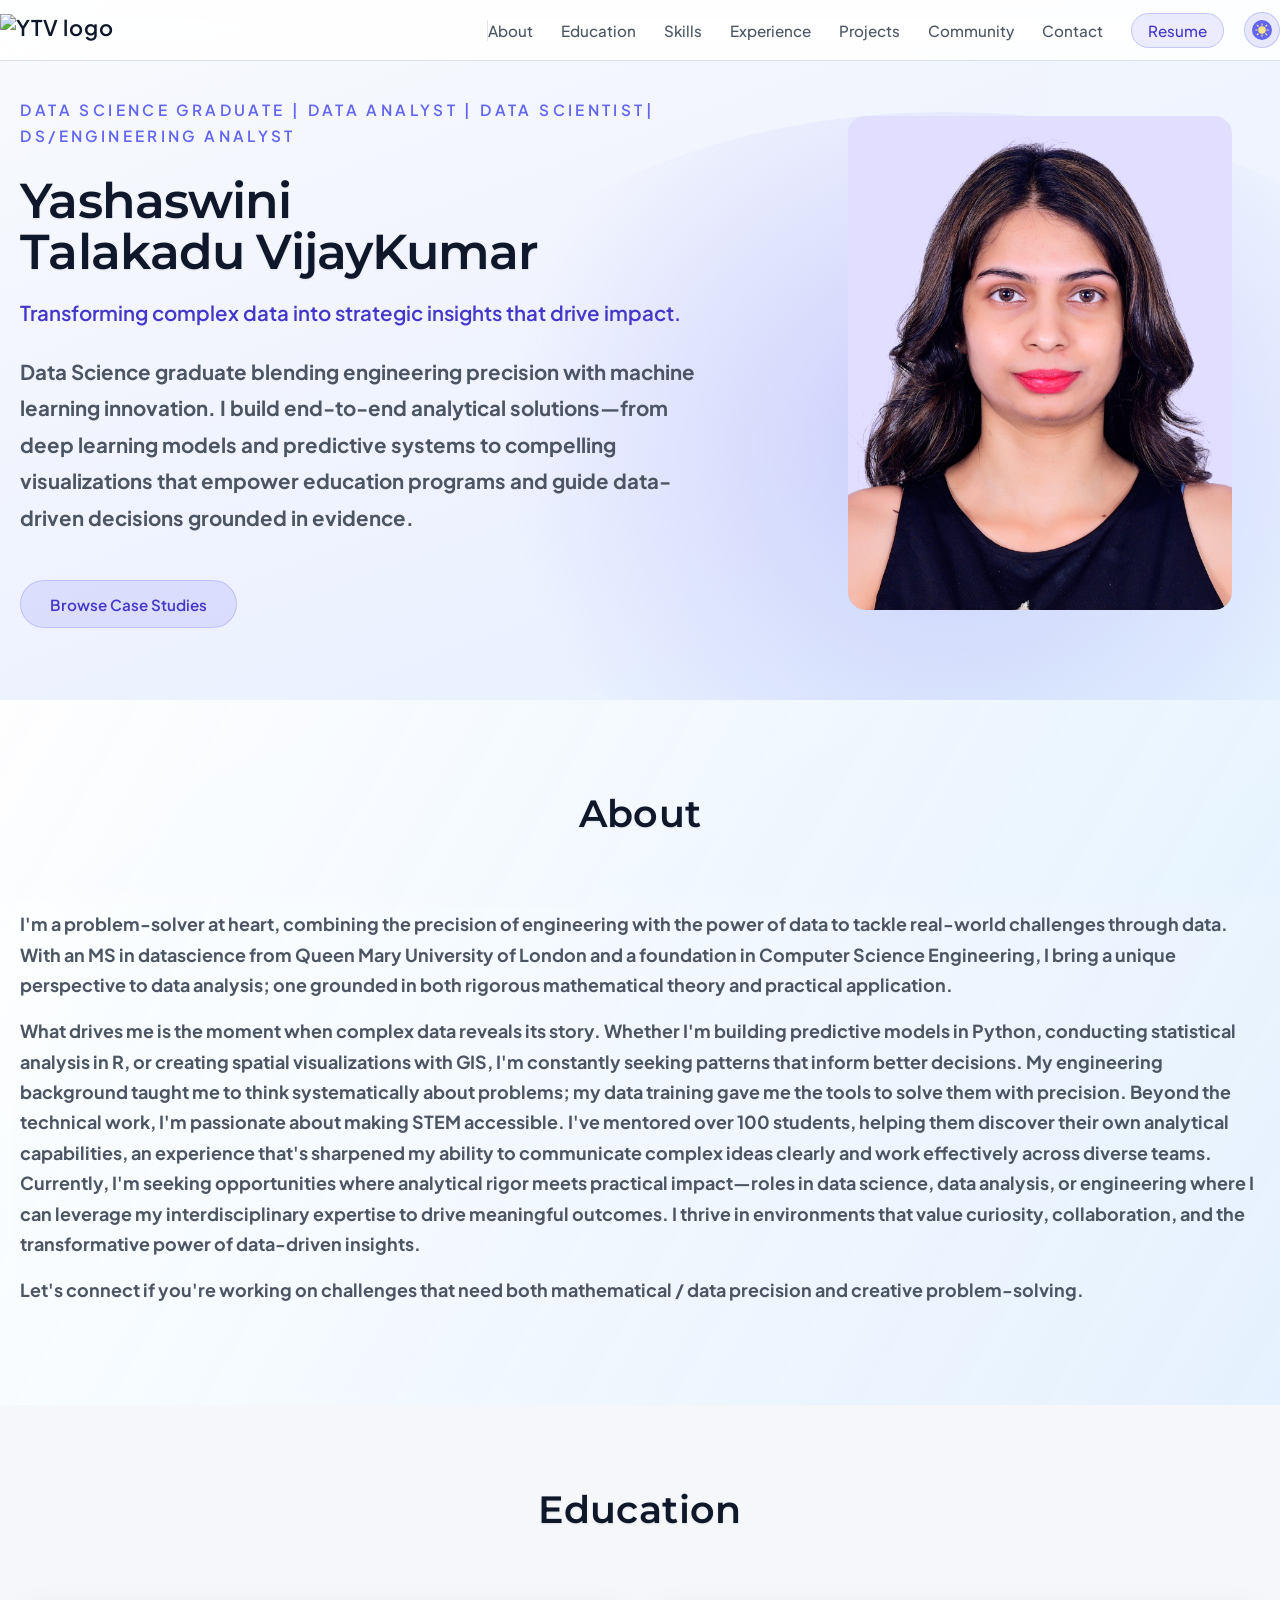
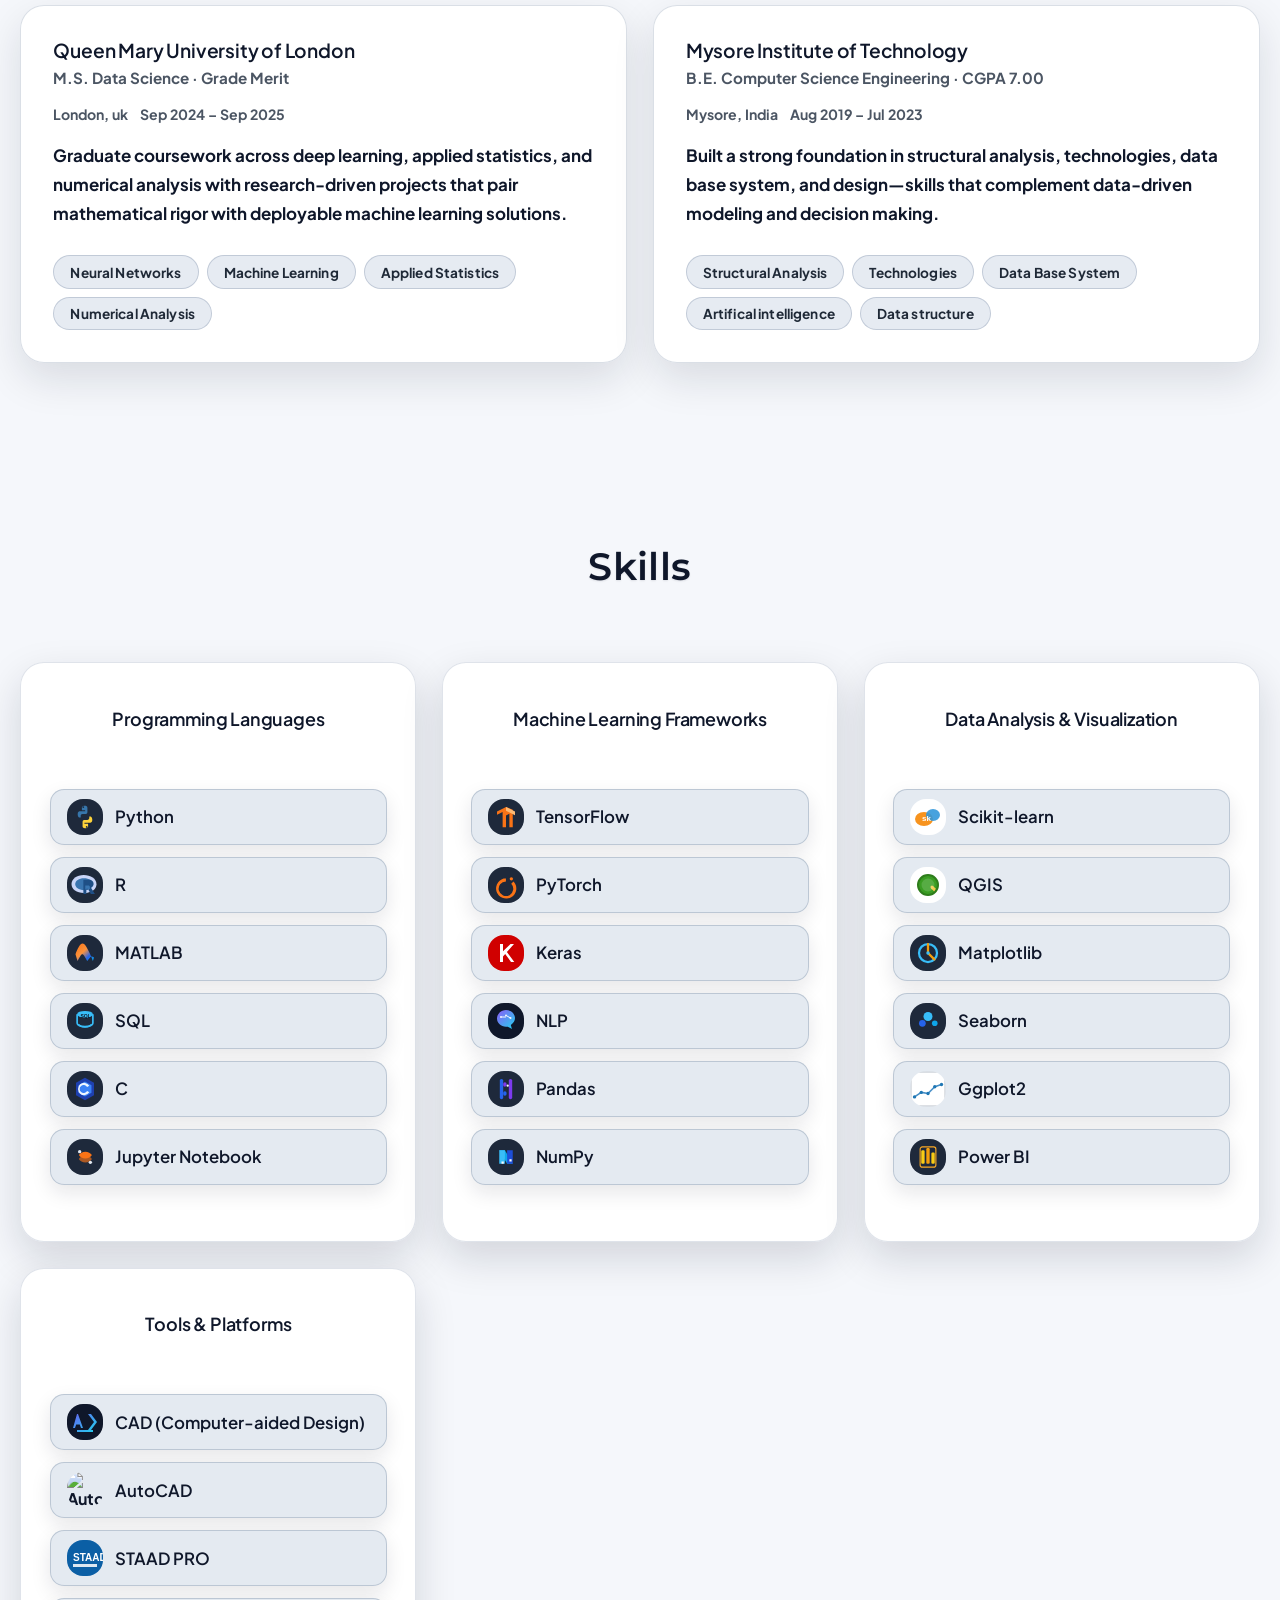
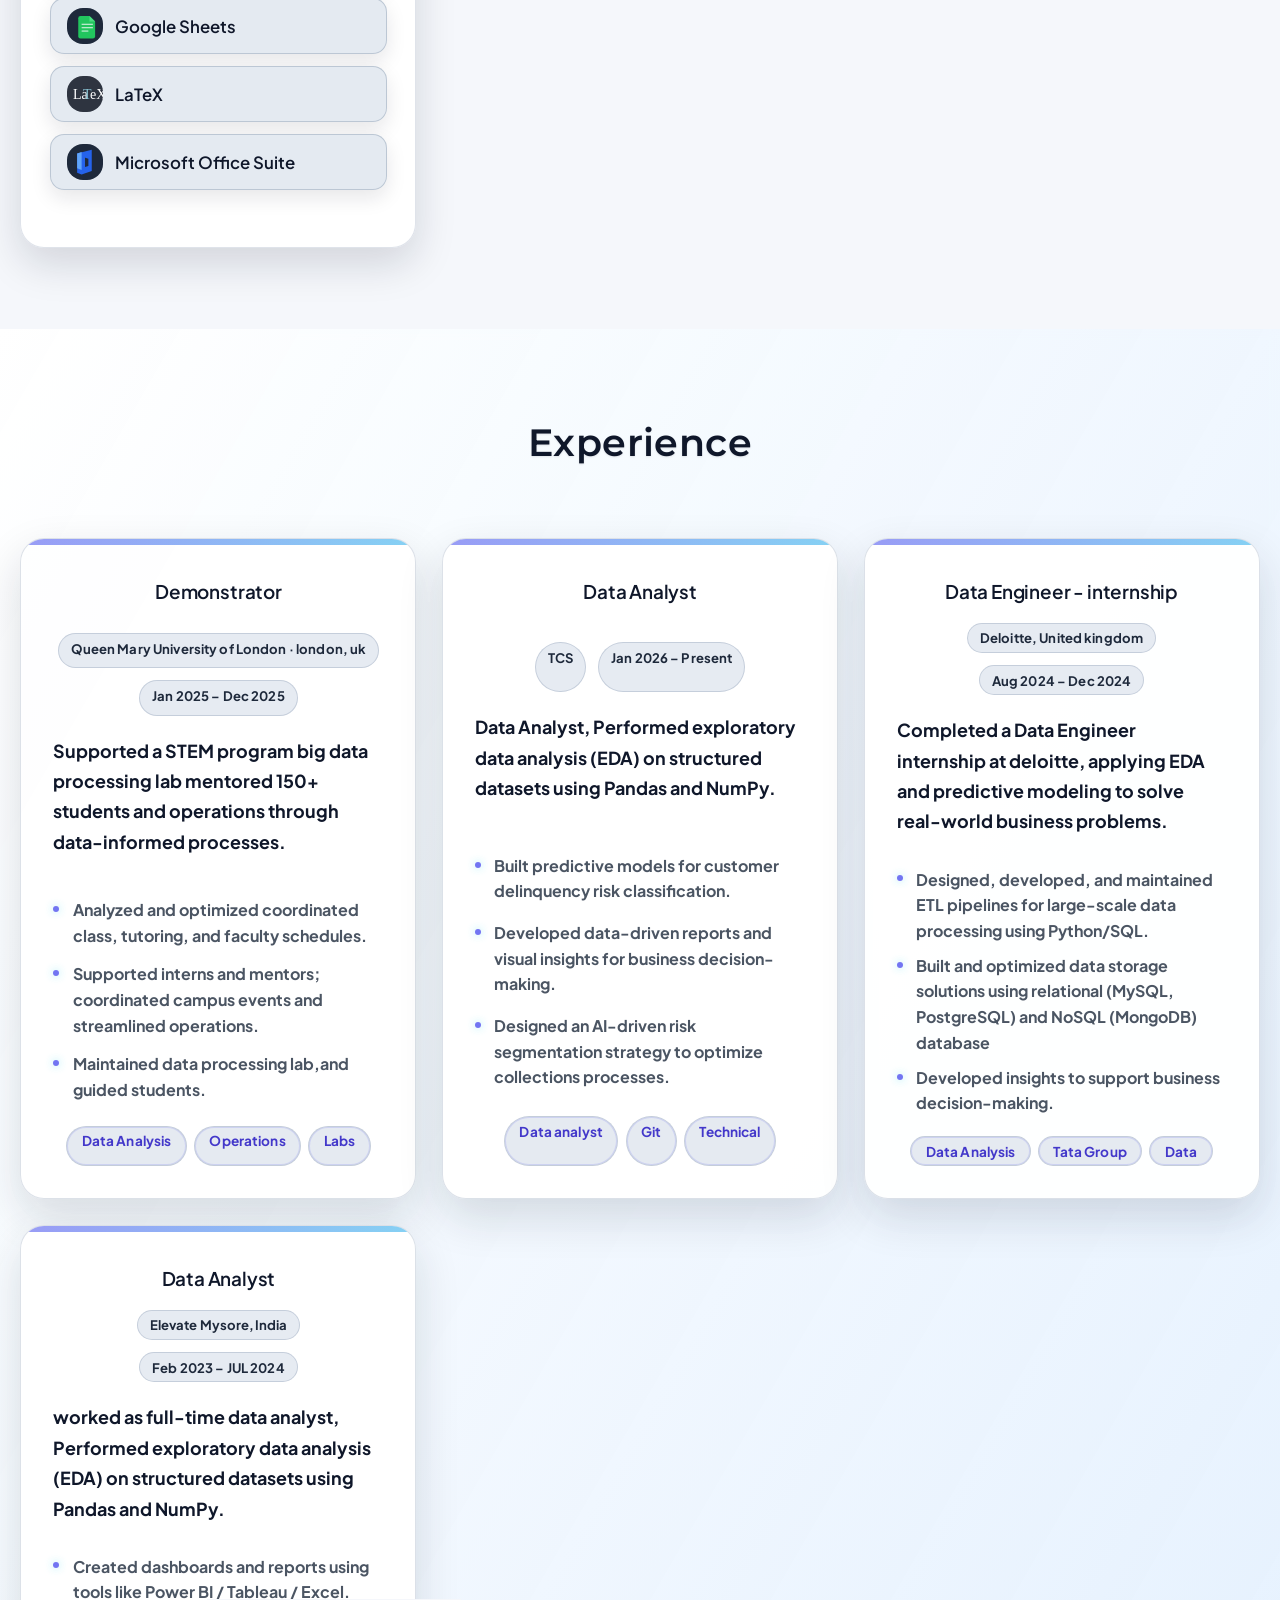
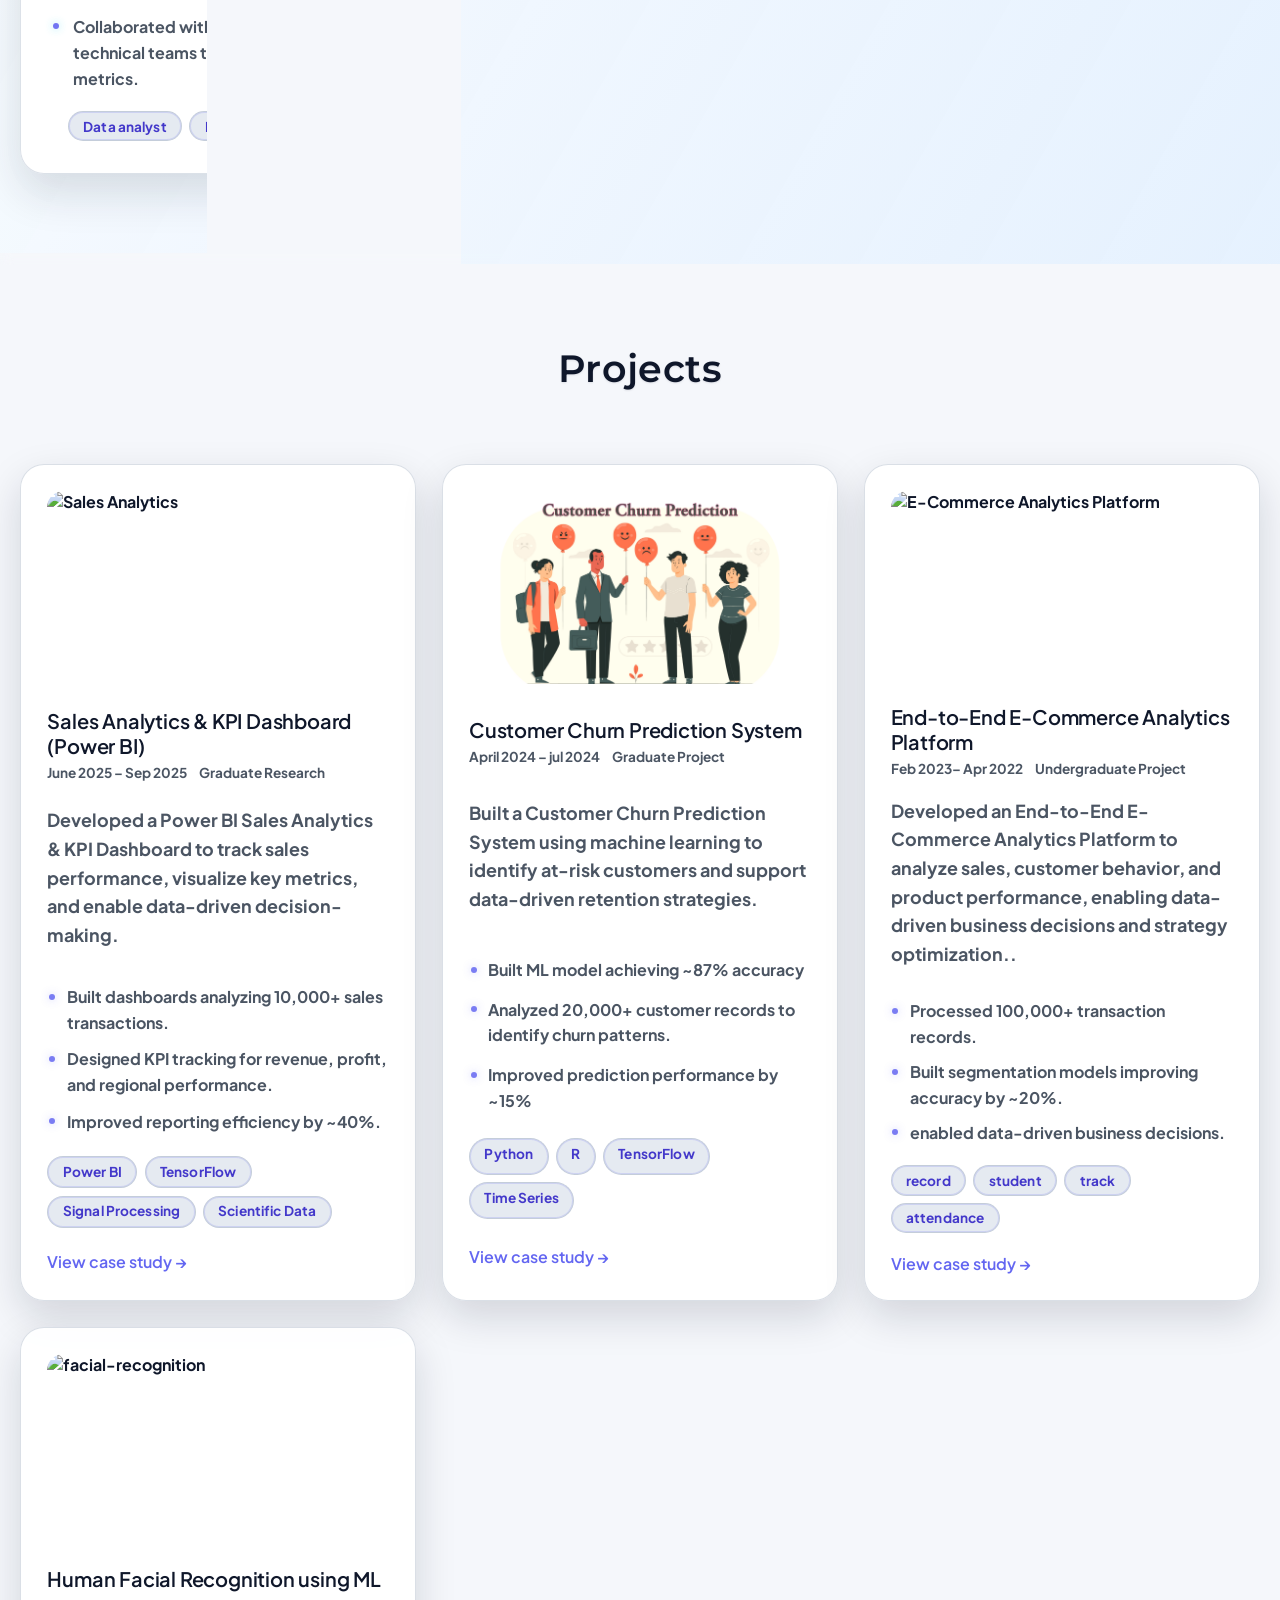
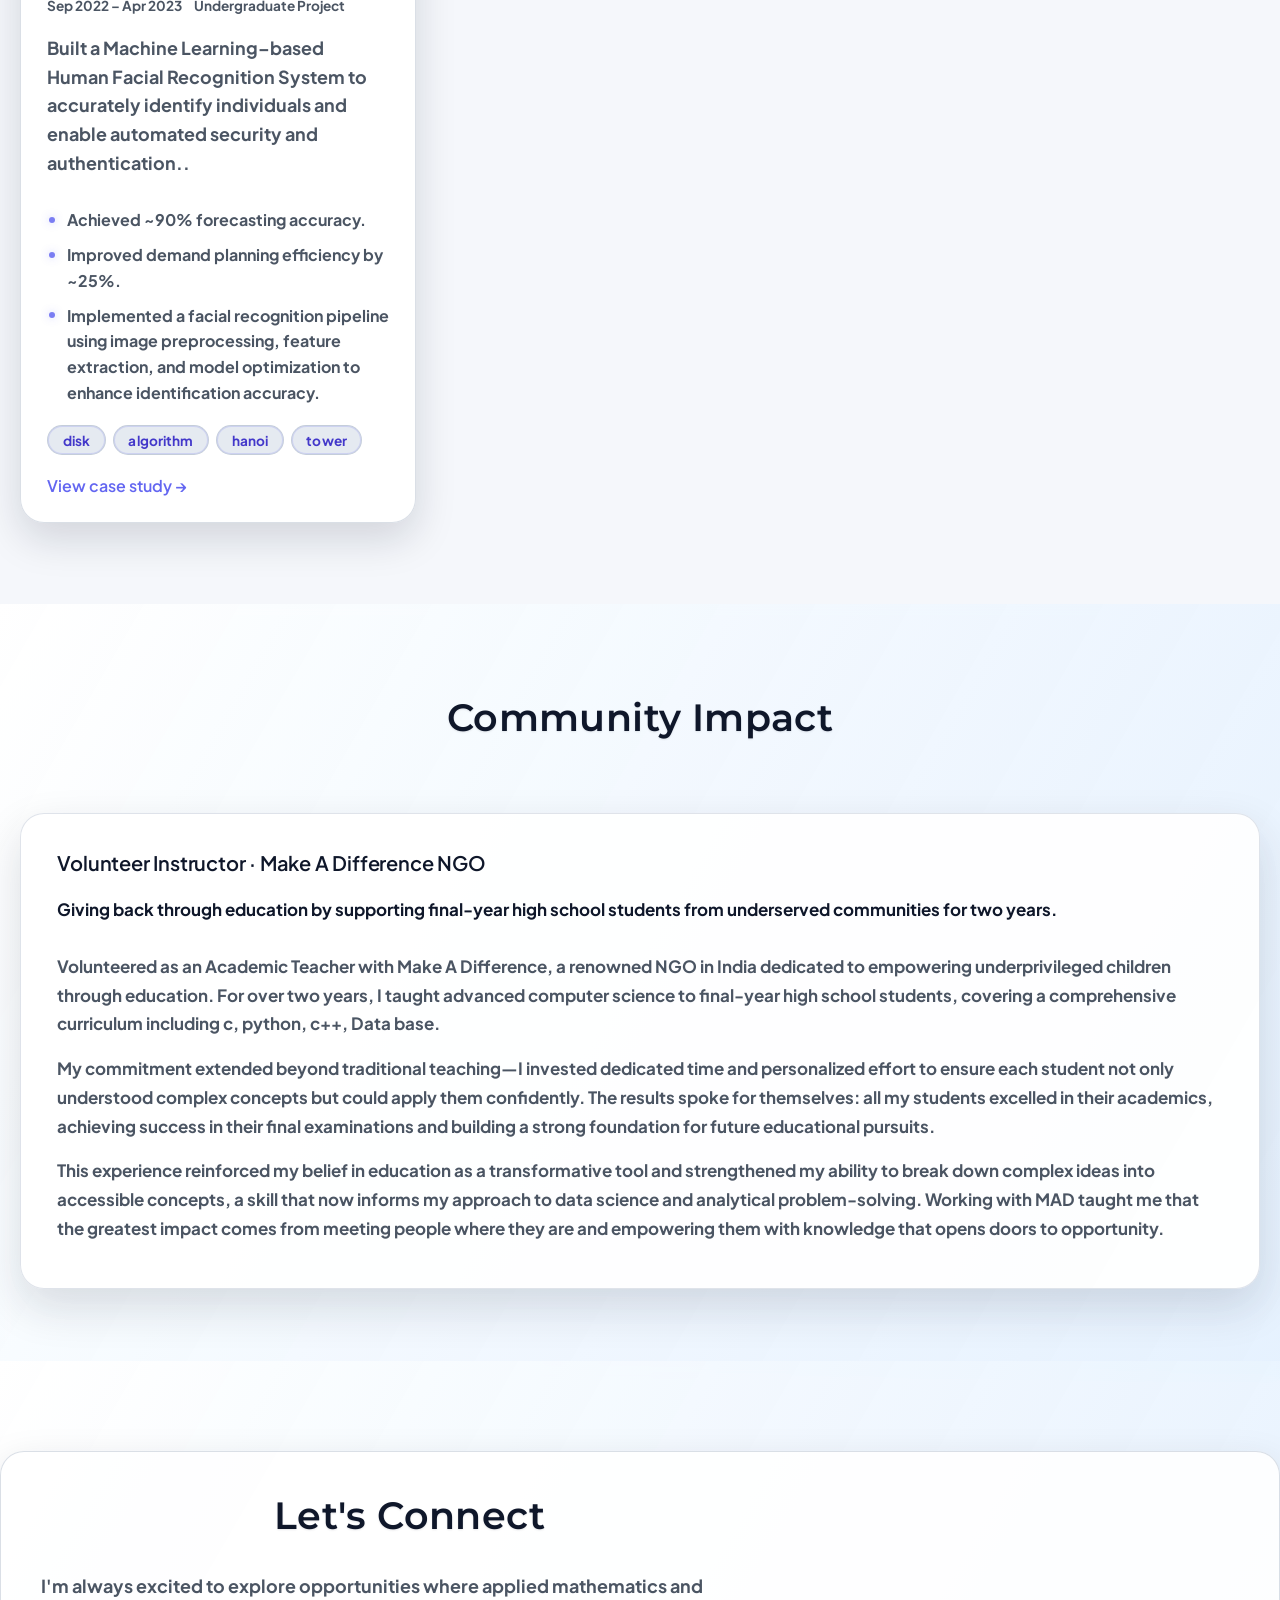
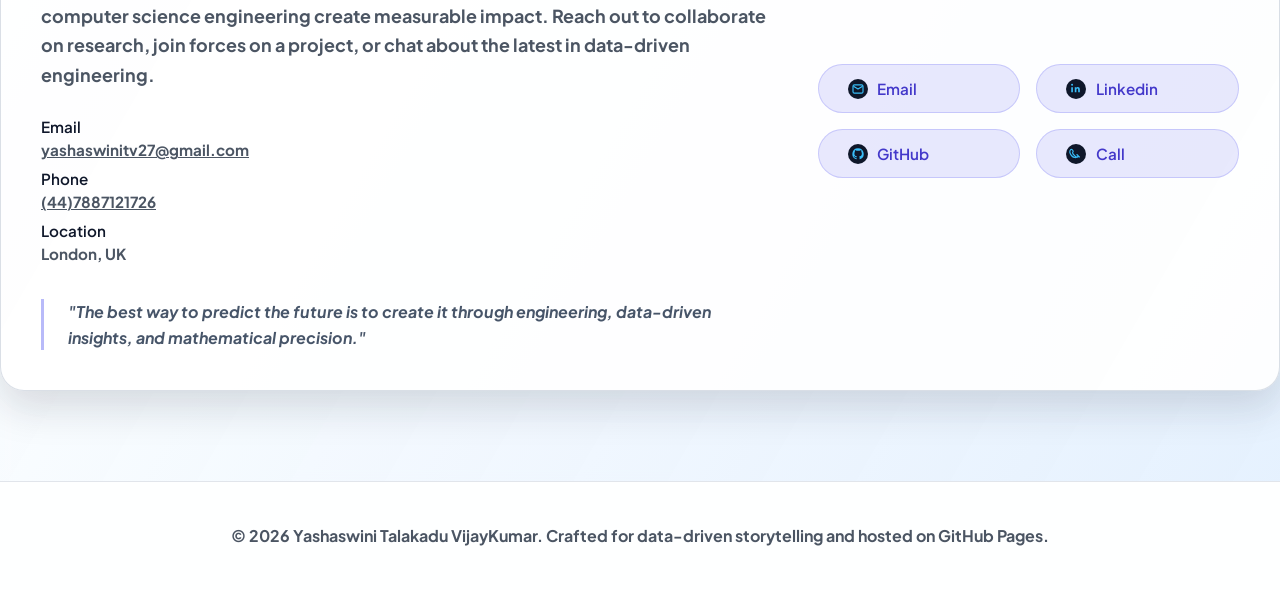
==== commit 580a2a7d: "Update index.html" ====
--- a/index.html
+++ b/index.html
@@ -308,8 +308,8 @@
             <a class="project-card" href="projects/Sales Analytics.html">
               <div class="project-thumb">
                 <img
-                  src="assets/images/project-Sales-Analytics.png"
-                  alt="Sales-Analytics"
+                  src="assets/images/project-Sales Analytics.png"
+                  alt="Sales Analytics"
                 />
               </div>
               <div class="project-header">
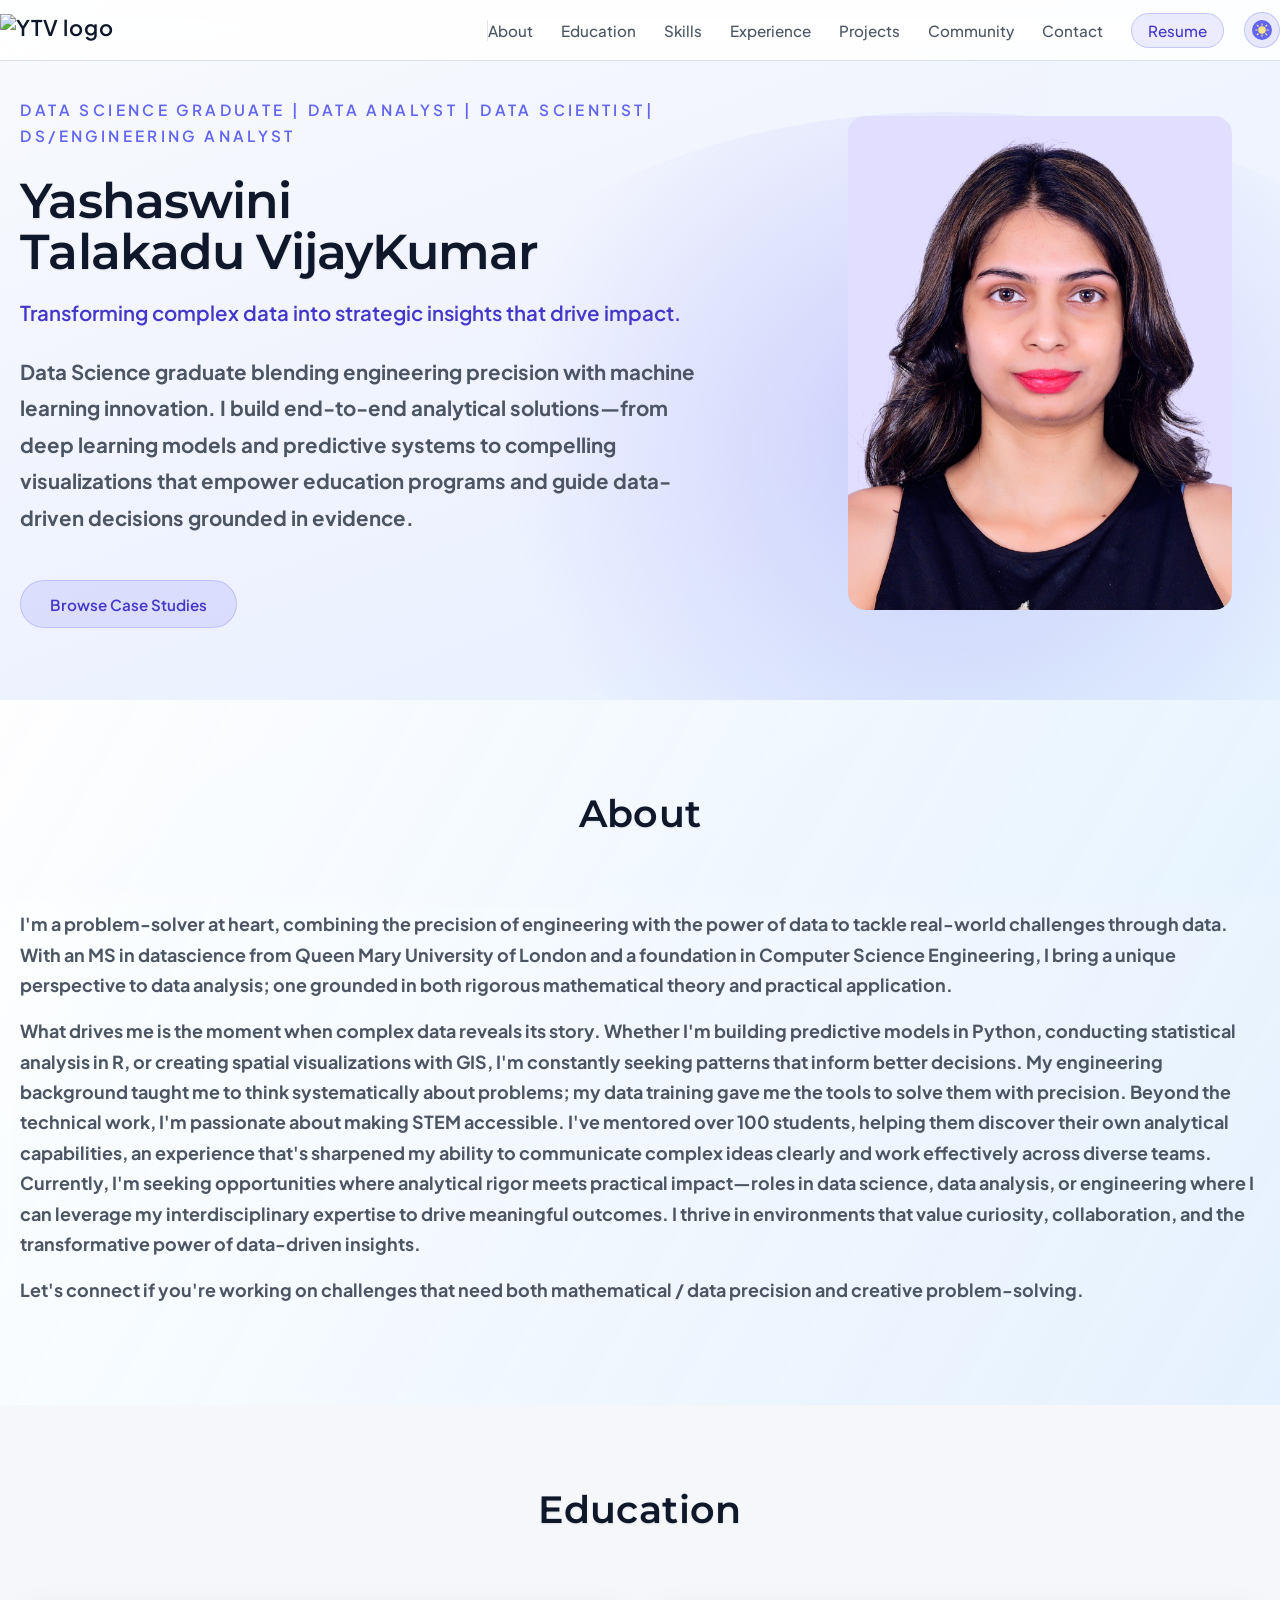
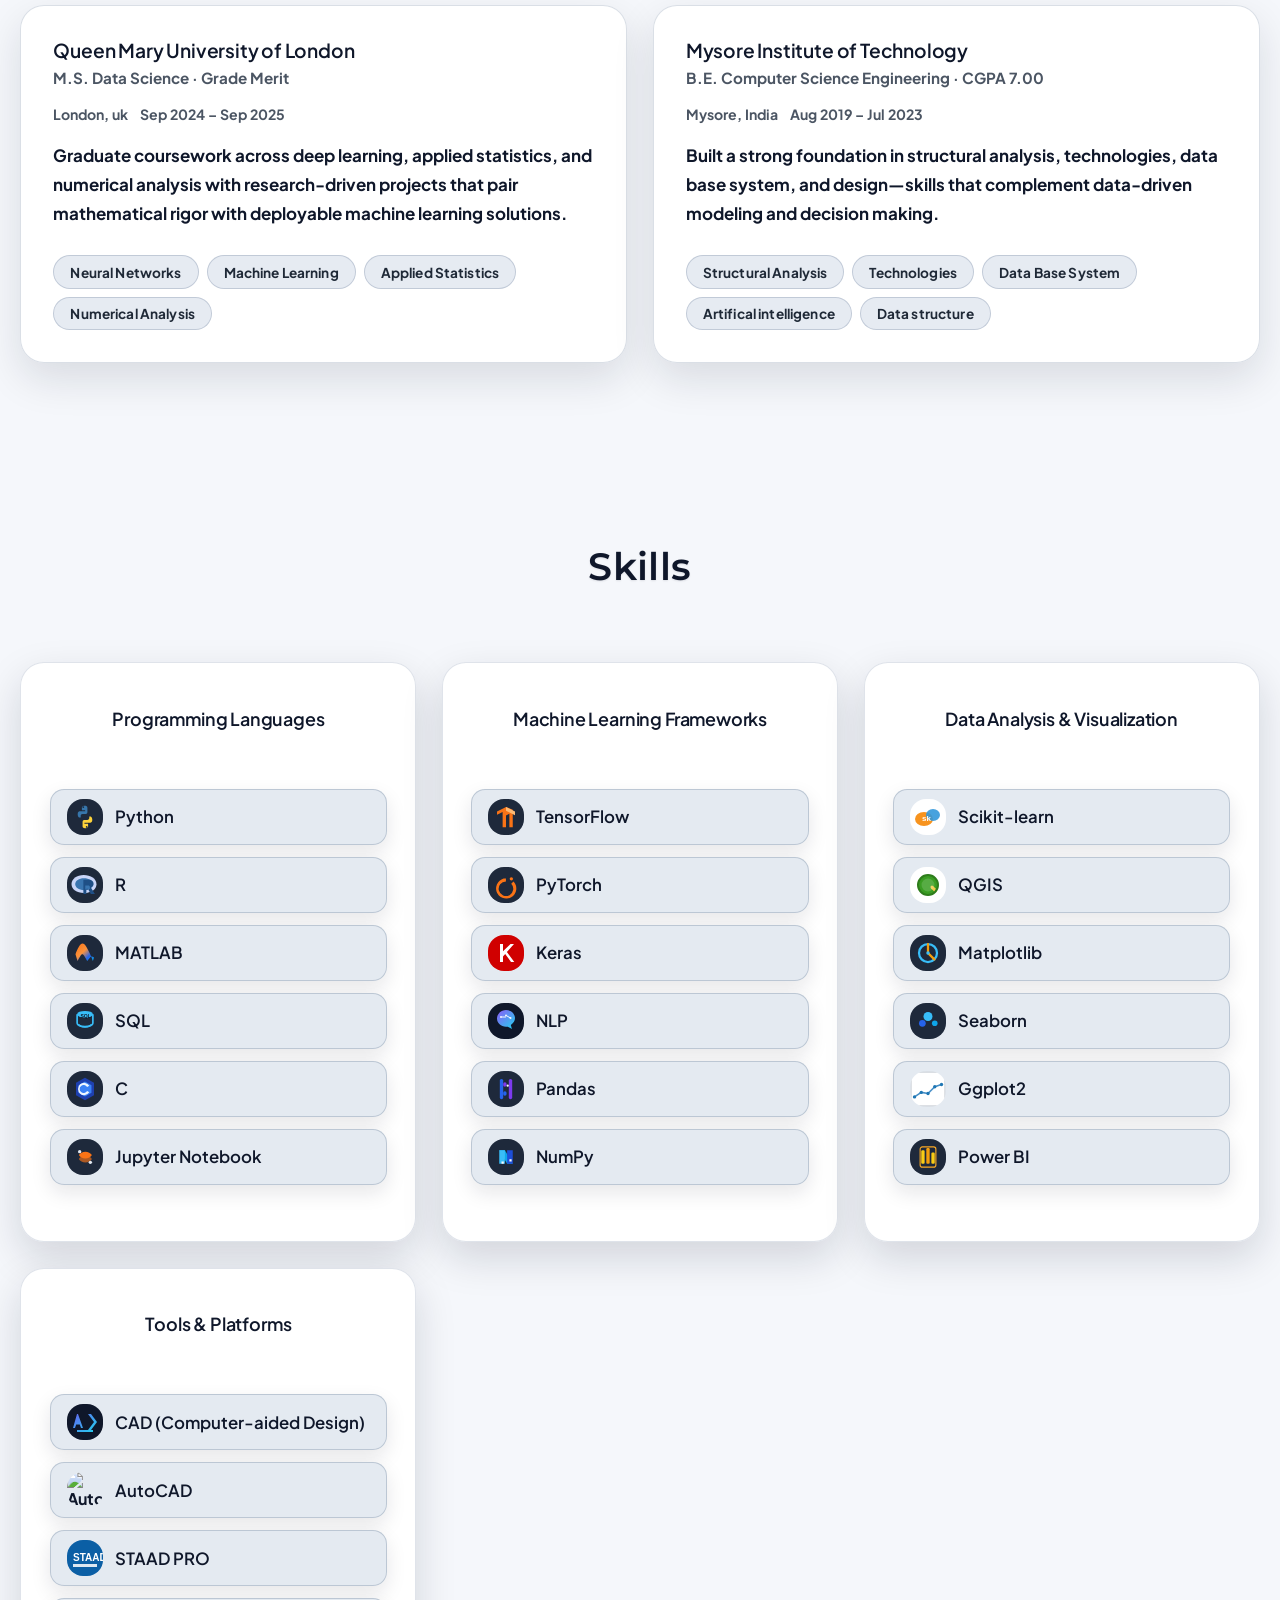
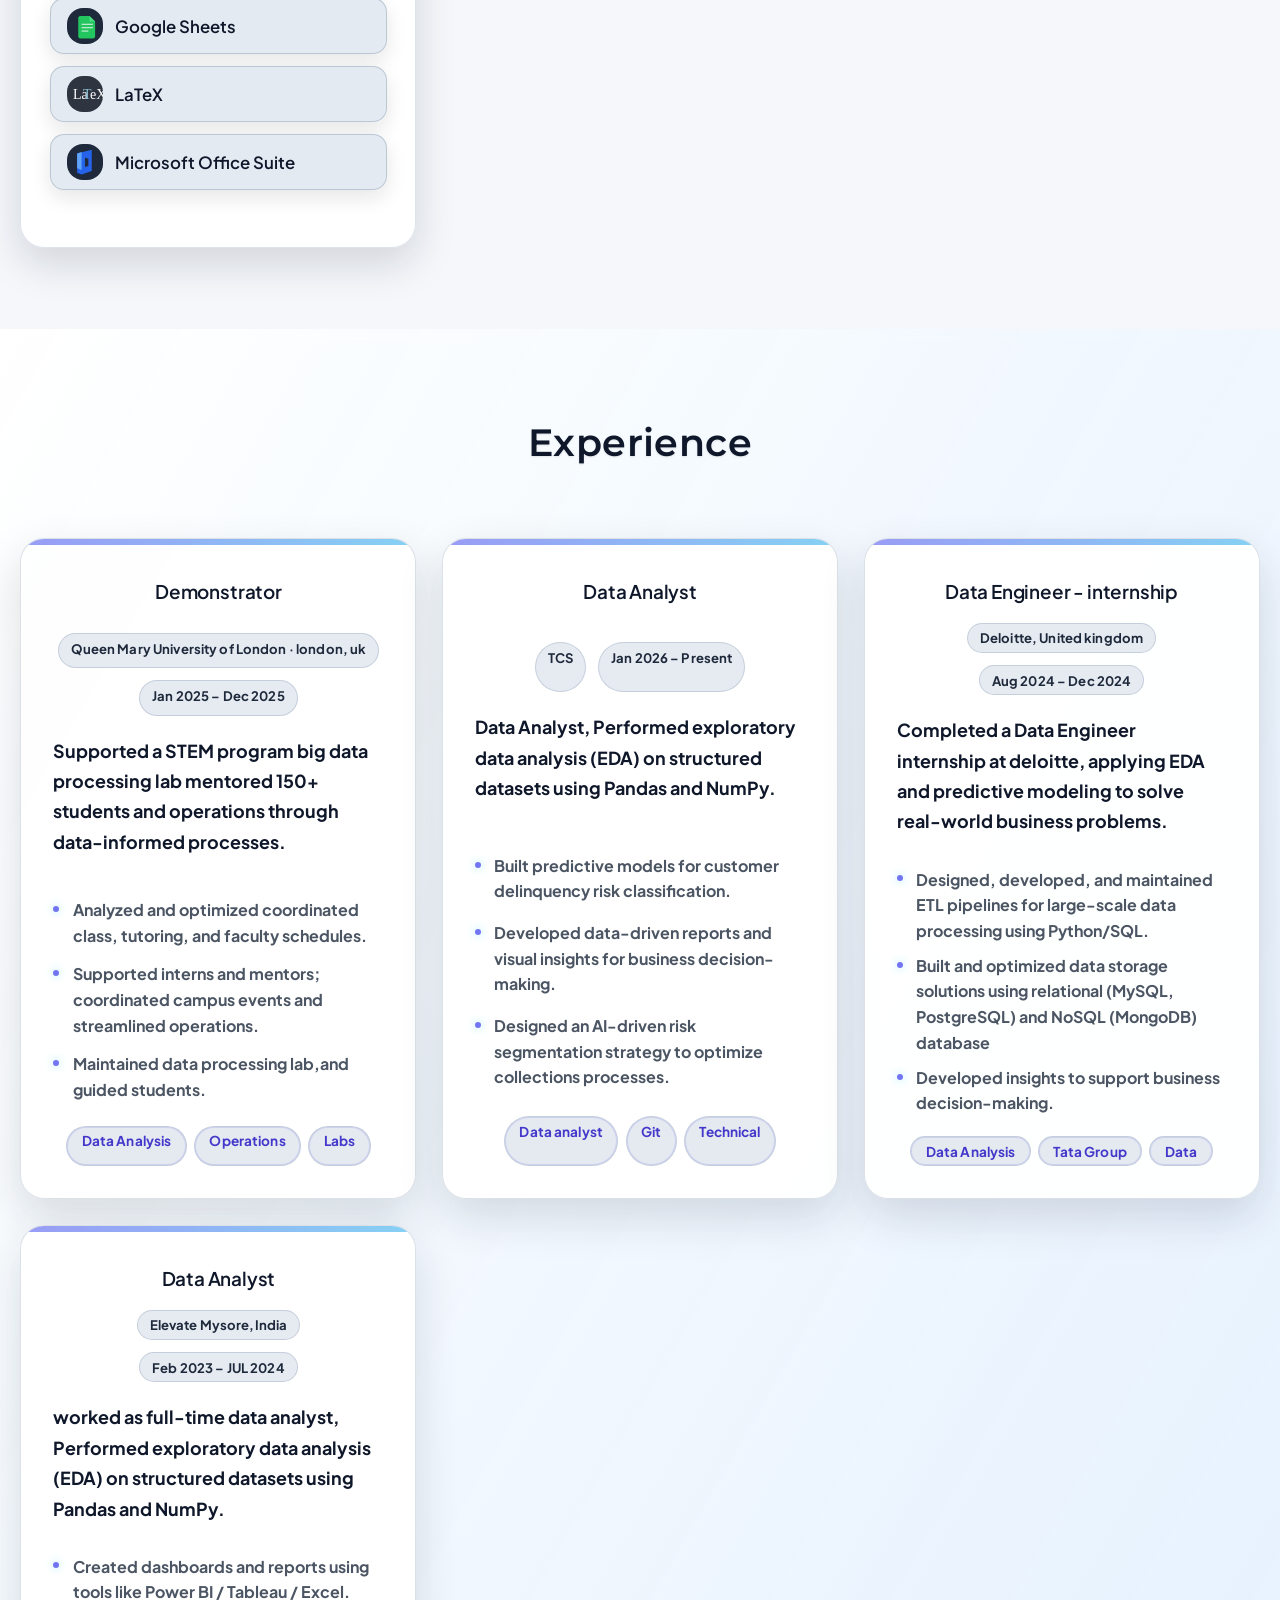
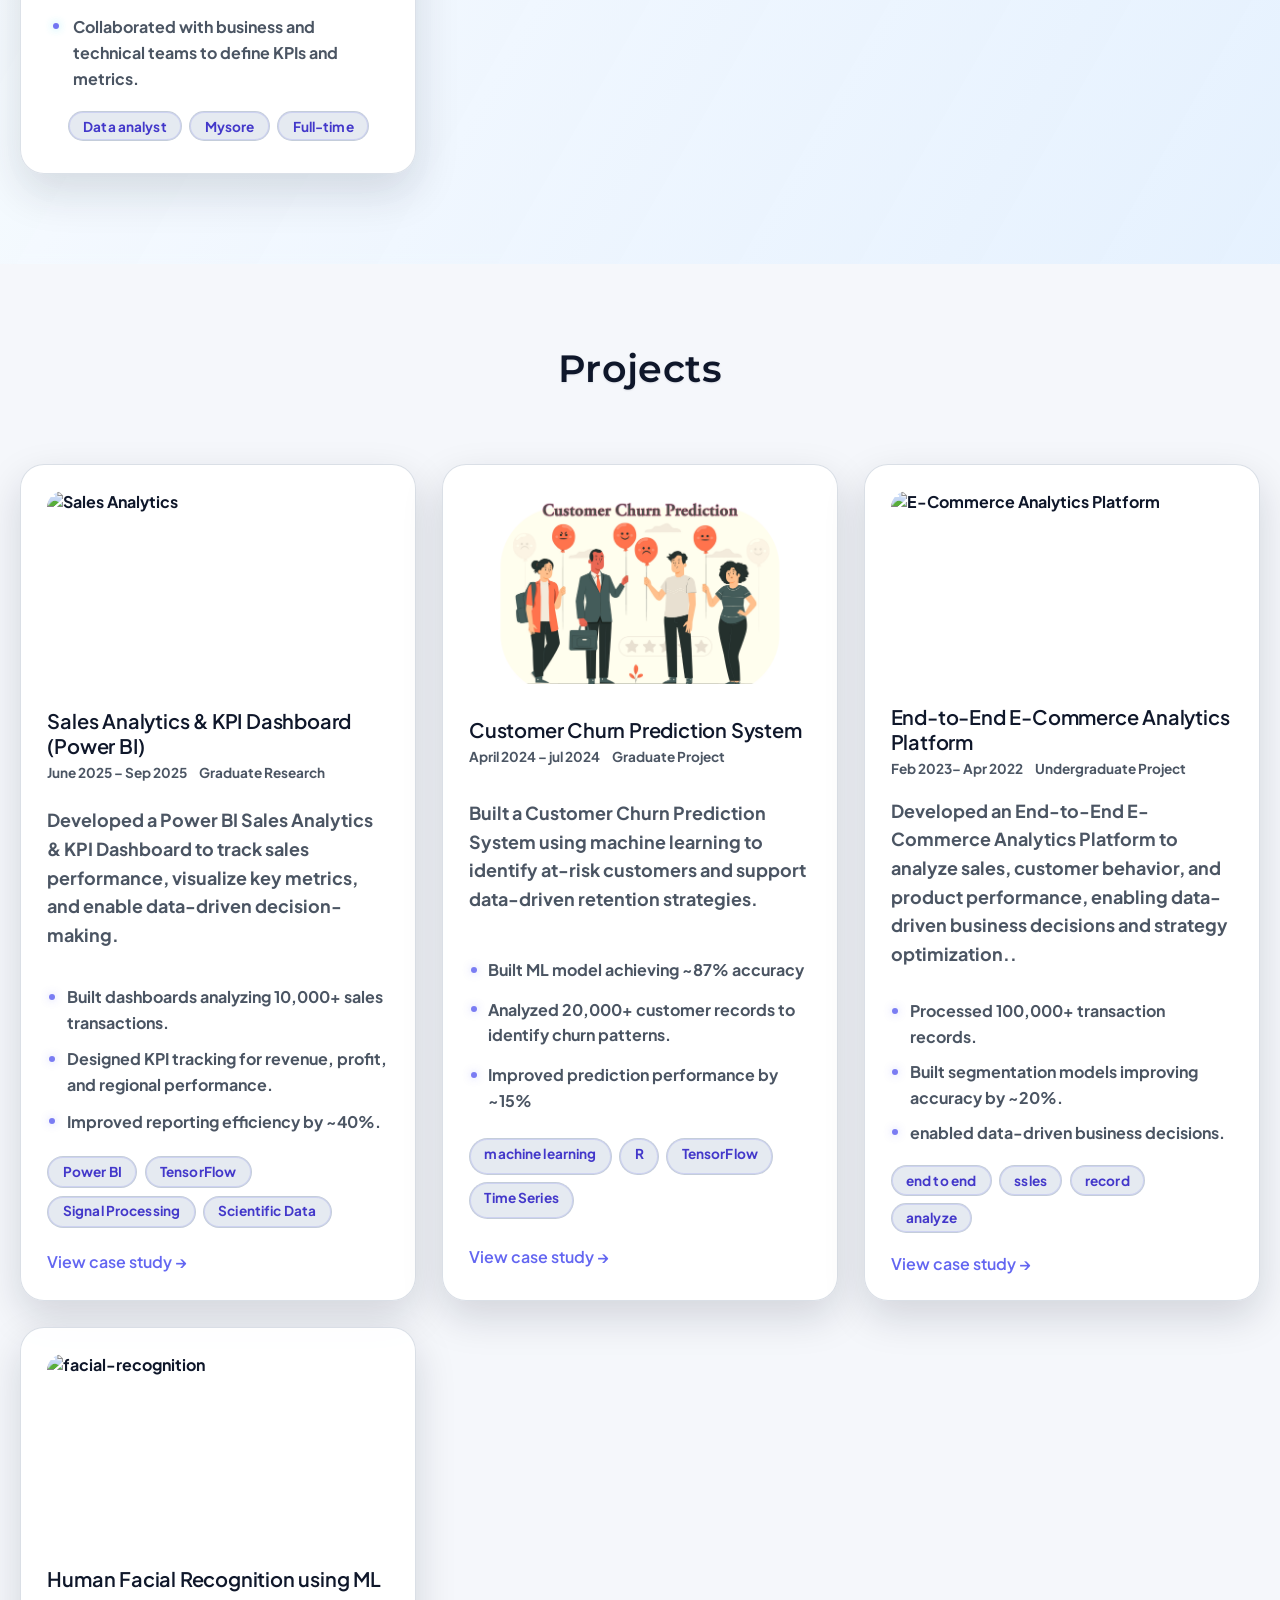
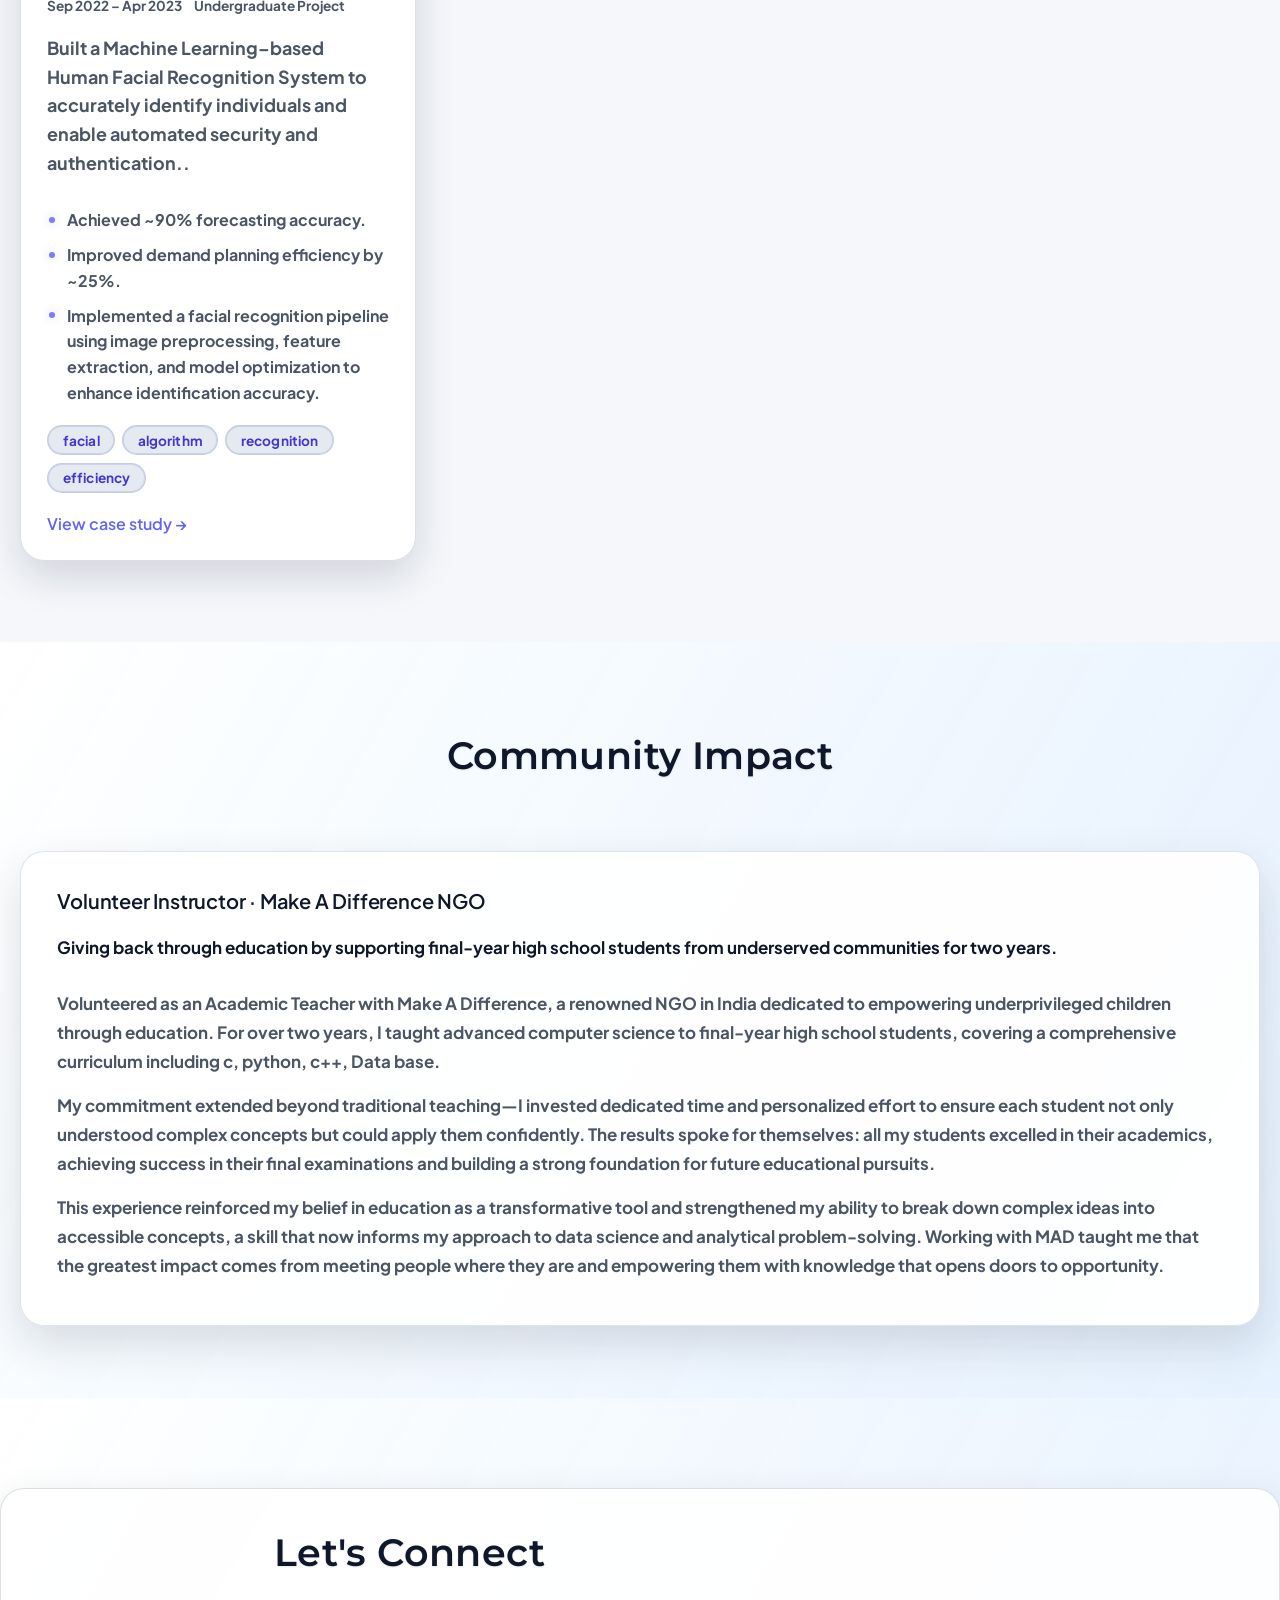
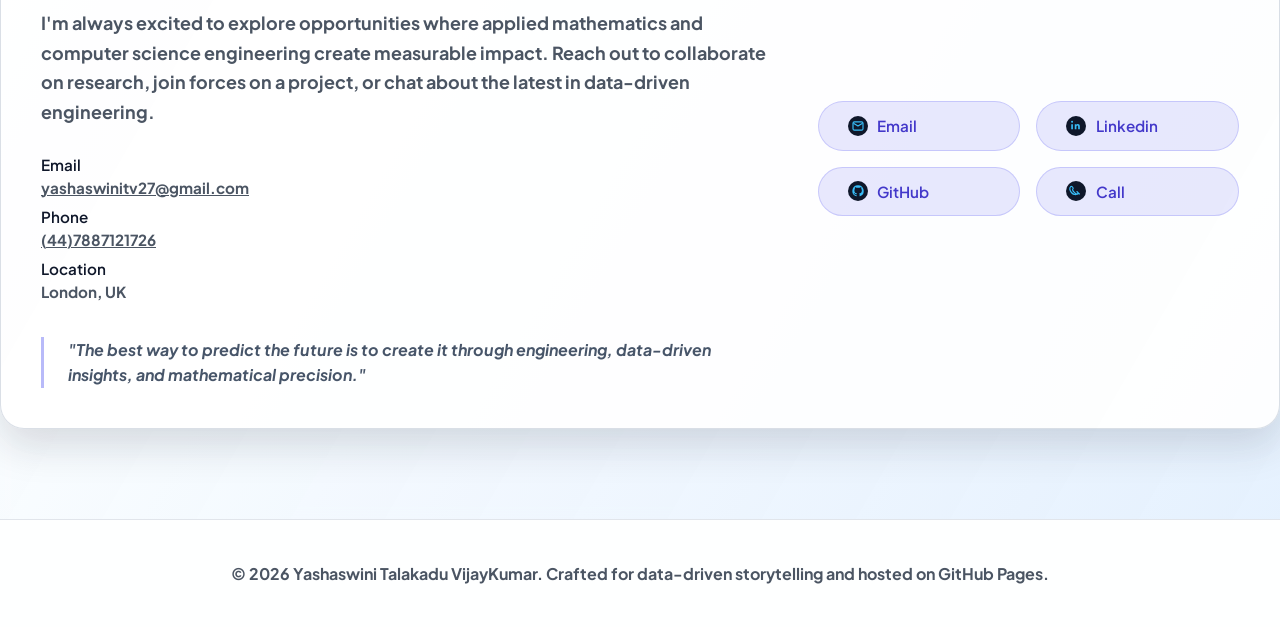
==== commit 610bb18a: "Update index.html" ====
--- a/index.html
+++ b/index.html
@@ -44,8 +44,8 @@
               <li><a href="#contact">Contact</a></li>
               <li>
                 <a class="resume-link" href="assets/resume/resume.pdf" target="_blank" rel="noopener"
-                  >Resume</a
-                >
+                  >Resume</a>
+                
               </li>
             </ul>
             <button class="theme-toggle" aria-label="Toggle color theme">
@@ -308,7 +308,7 @@
             <a class="project-card" href="projects/Sales Analytics.html">
               <div class="project-thumb">
                 <img
-                  src="assets/images/project-Sales Analytics.png"
+                  src="assets/images/project-Sales Analytics.jpg"
                   alt="Sales Analytics"
                 />
               </div>
@@ -362,7 +362,7 @@
                 <li>Improved prediction performance by ~15%</li>
               </ul>
               <div class="project-tags">
-                <span class="tag-chip">Python</span>
+                <span class="tag-chip">machine learning</span>
                 <span class="tag-chip">R</span>
                 <span class="tag-chip">TensorFlow</span>
                 <span class="tag-chip">Time Series</span>
@@ -394,10 +394,10 @@
                 <li>enabled data-driven business decisions.</li>
               </ul>
               <div class="project-tags">
+                <span class="tag-chip">end to end</span>
+                <span class="tag-chip">ssles</span>
                 <span class="tag-chip">record</span>
-                <span class="tag-chip">student</span>
-                <span class="tag-chip">track</span>
-                <span class="tag-chip">attendance</span>
+                <span class="tag-chip">analyze</span>
               </div>
               <span class="project-cta">View case study →</span>
             </a>
@@ -426,10 +426,10 @@
                 <li>Implemented a facial recognition pipeline using image preprocessing, feature extraction, and model optimization to enhance identification accuracy.</li>
               </ul>
               <div class="project-tags">
-                <span class="tag-chip">disk</span>
+                <span class="tag-chip">facial</span>
                 <span class="tag-chip">algorithm</span>
-                <span class="tag-chip">hanoi</span>
-                <span class="tag-chip">tower</span>
+                <span class="tag-chip">recognition</span>
+                <span class="tag-chip">efficiency</span>
               </div>
               <span class="project-cta">View case study →</span>
             </a>
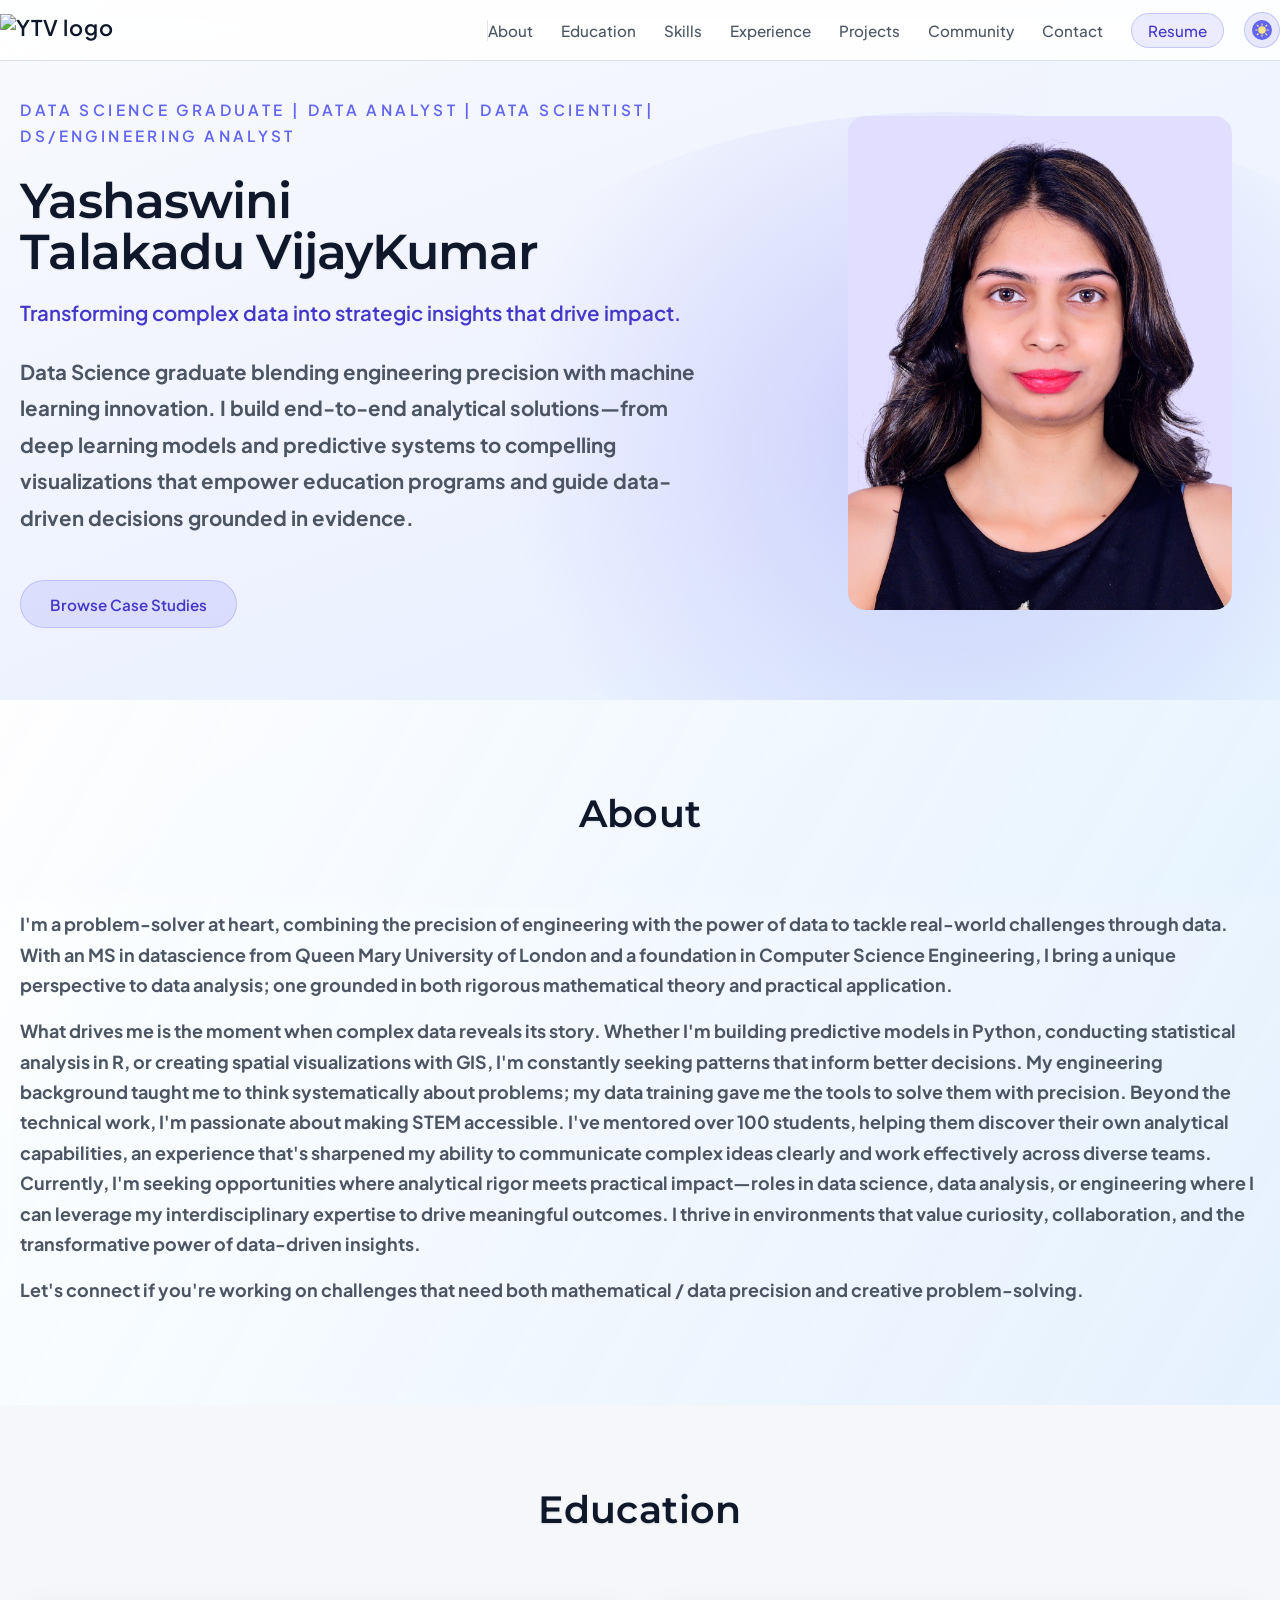
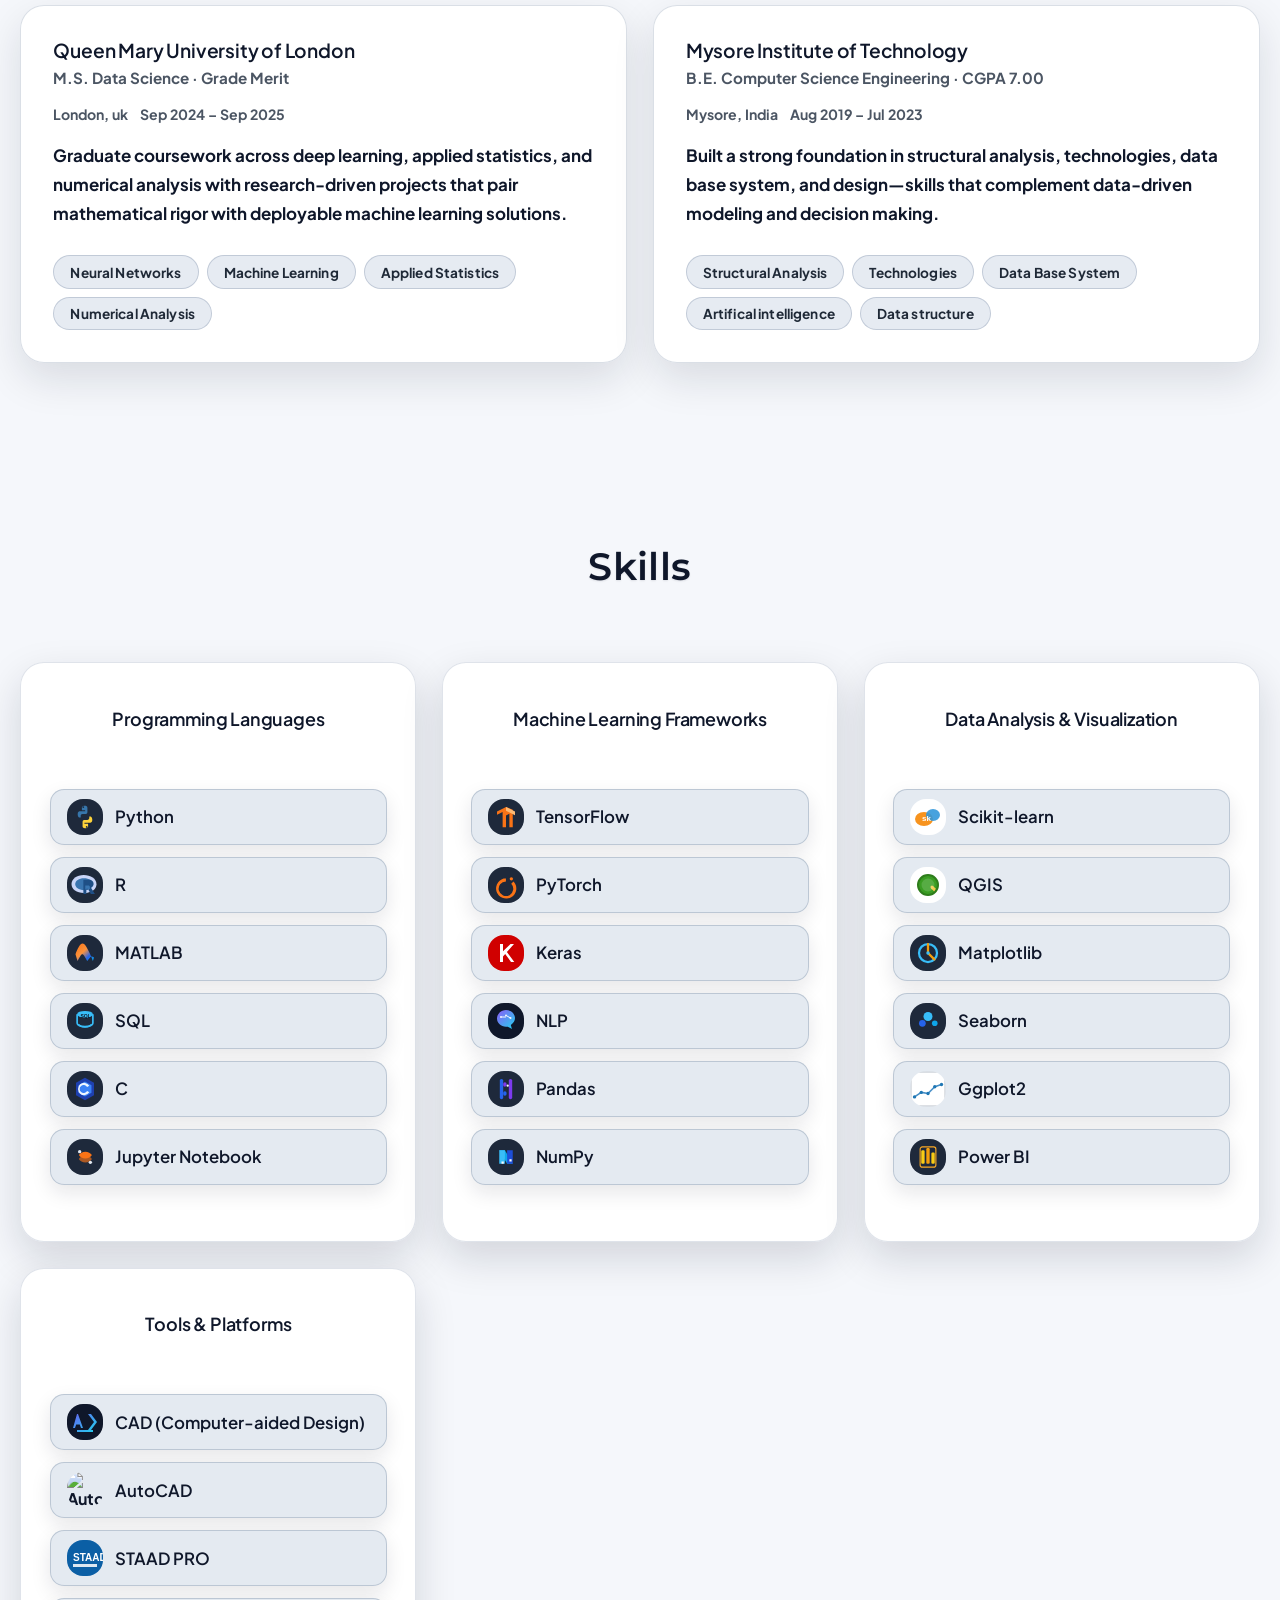
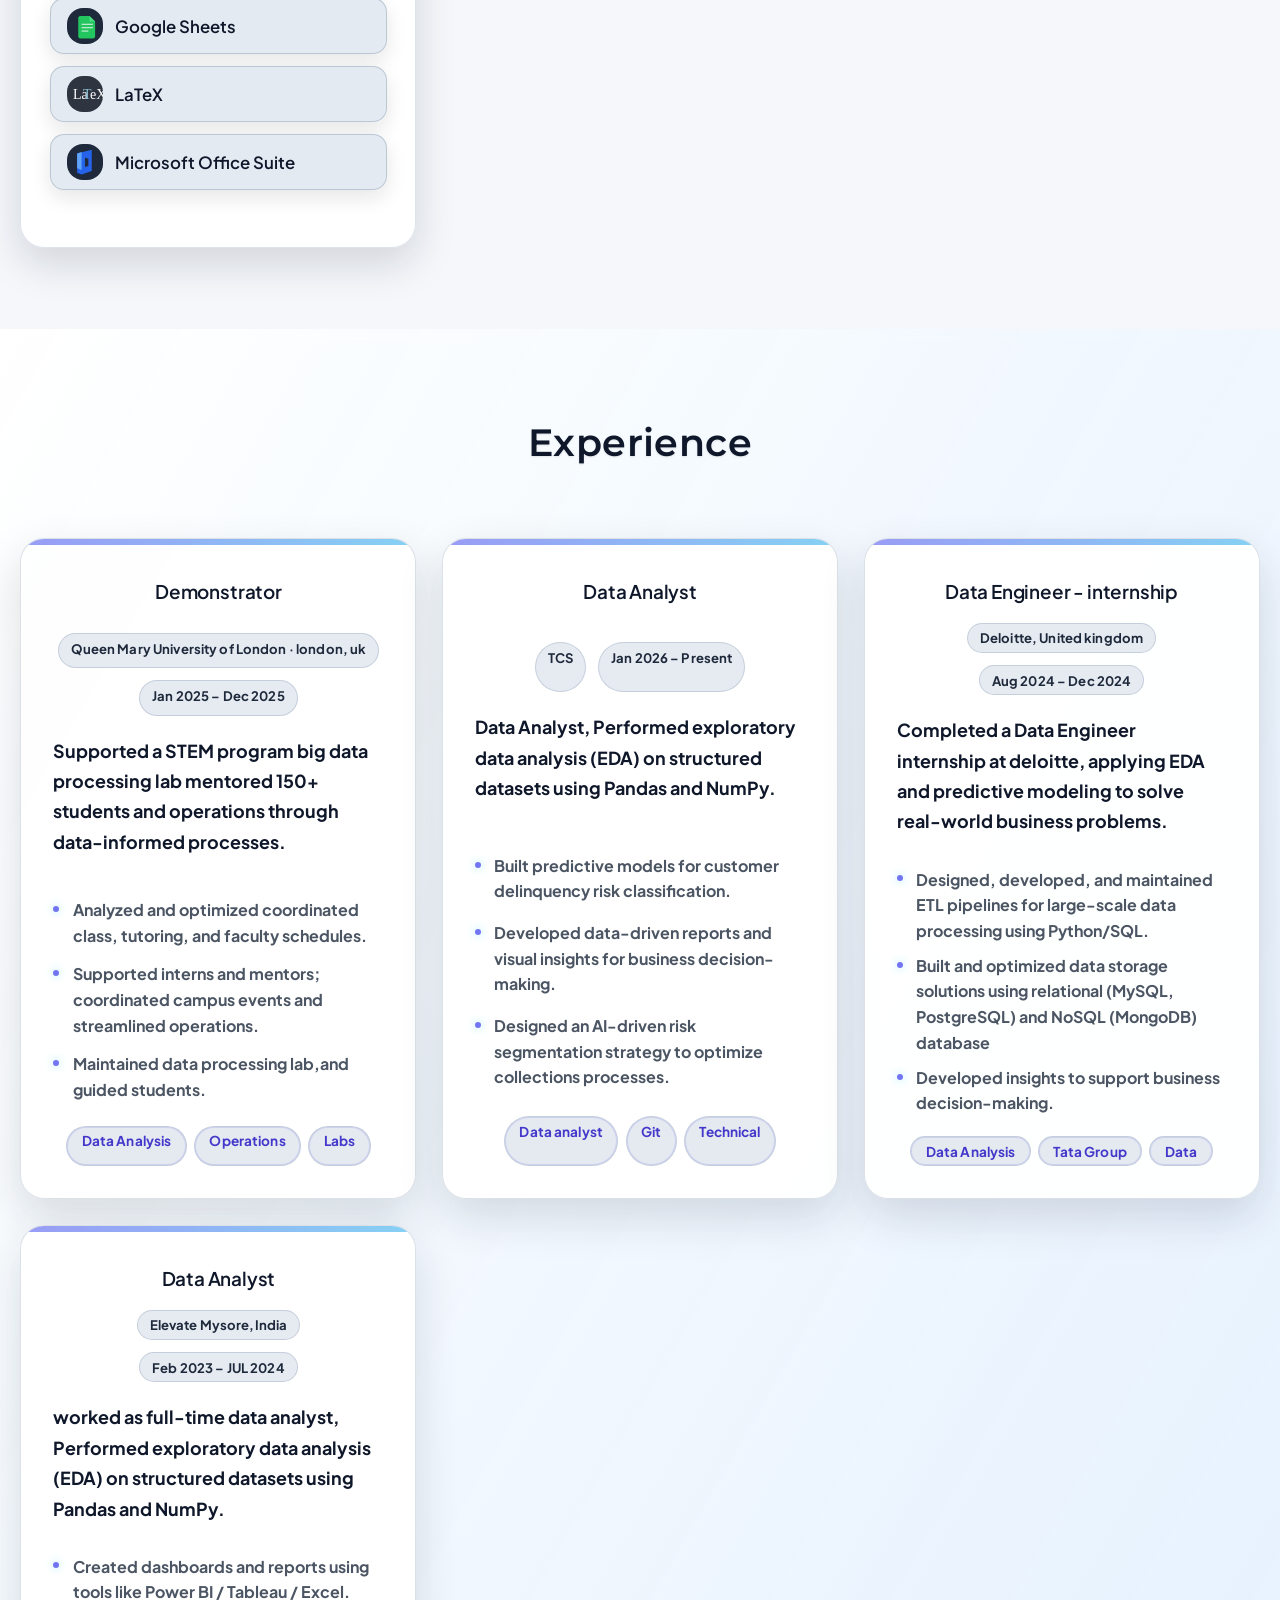
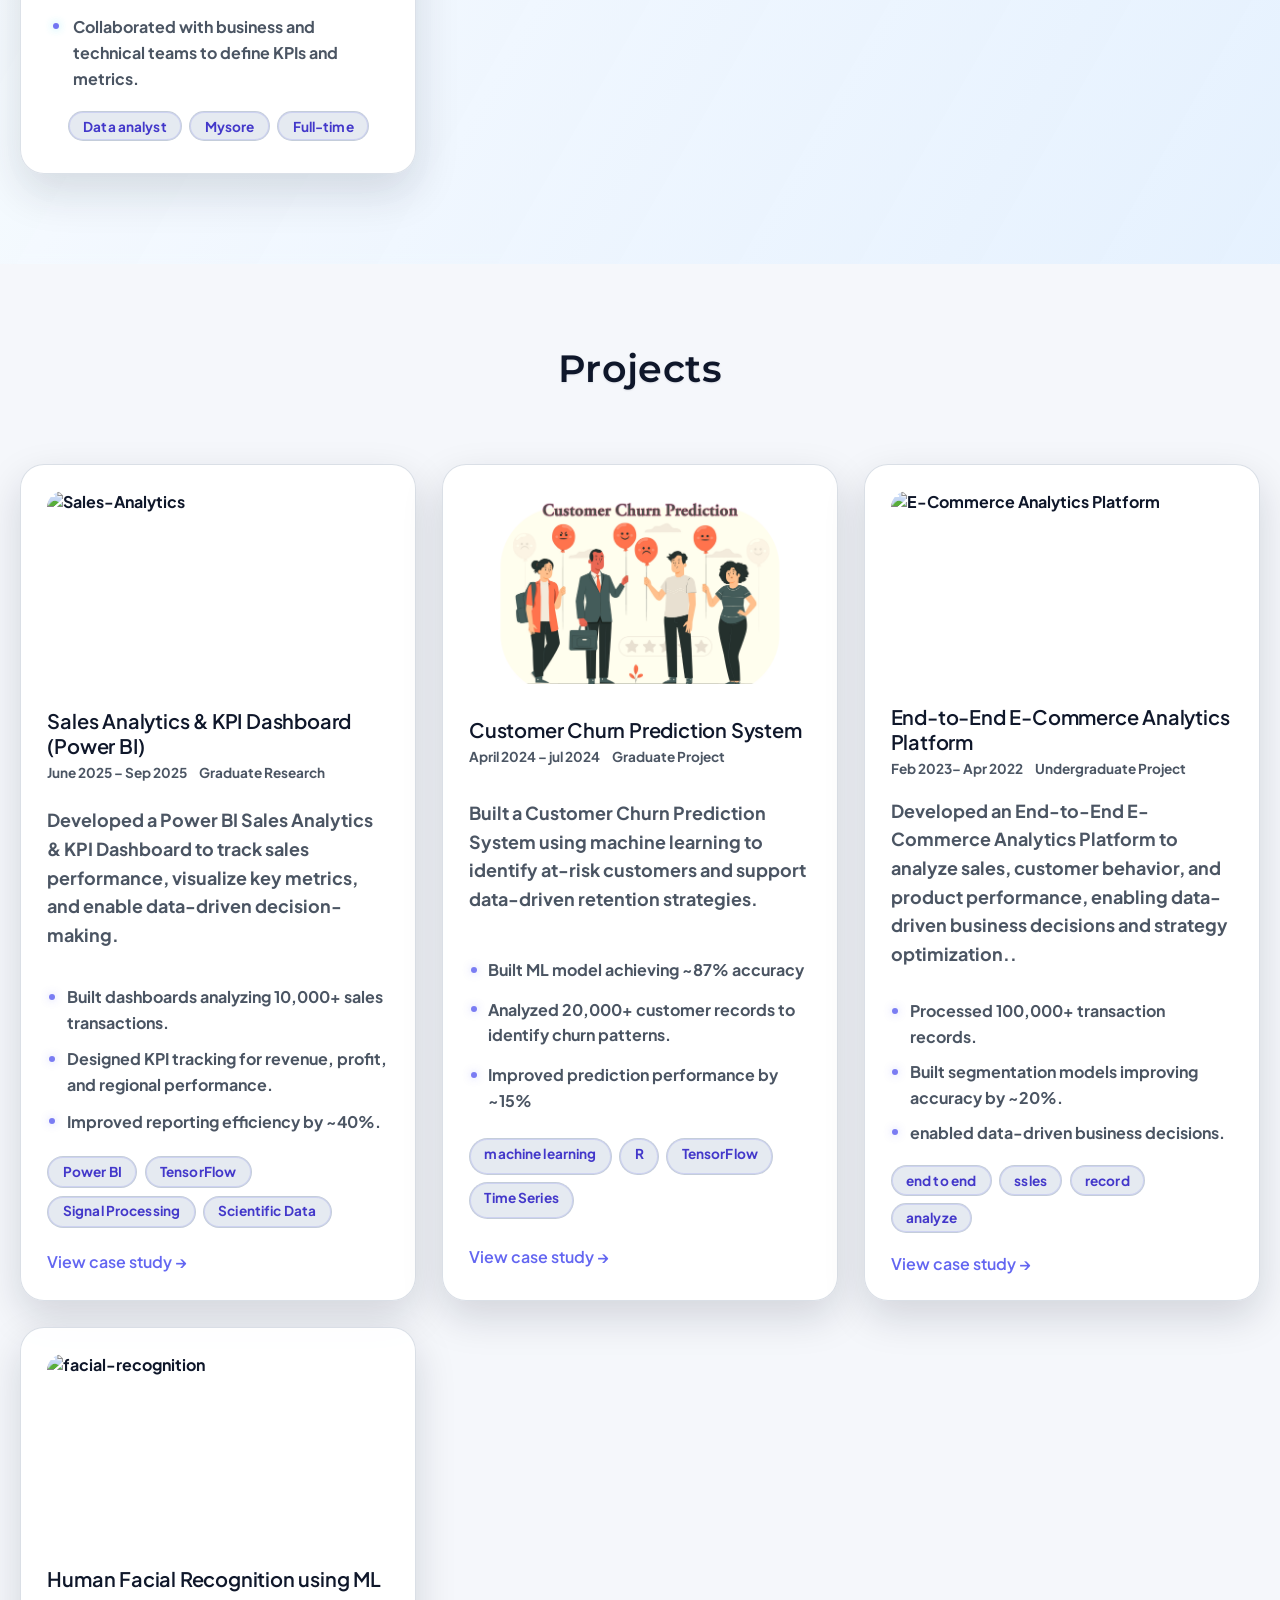
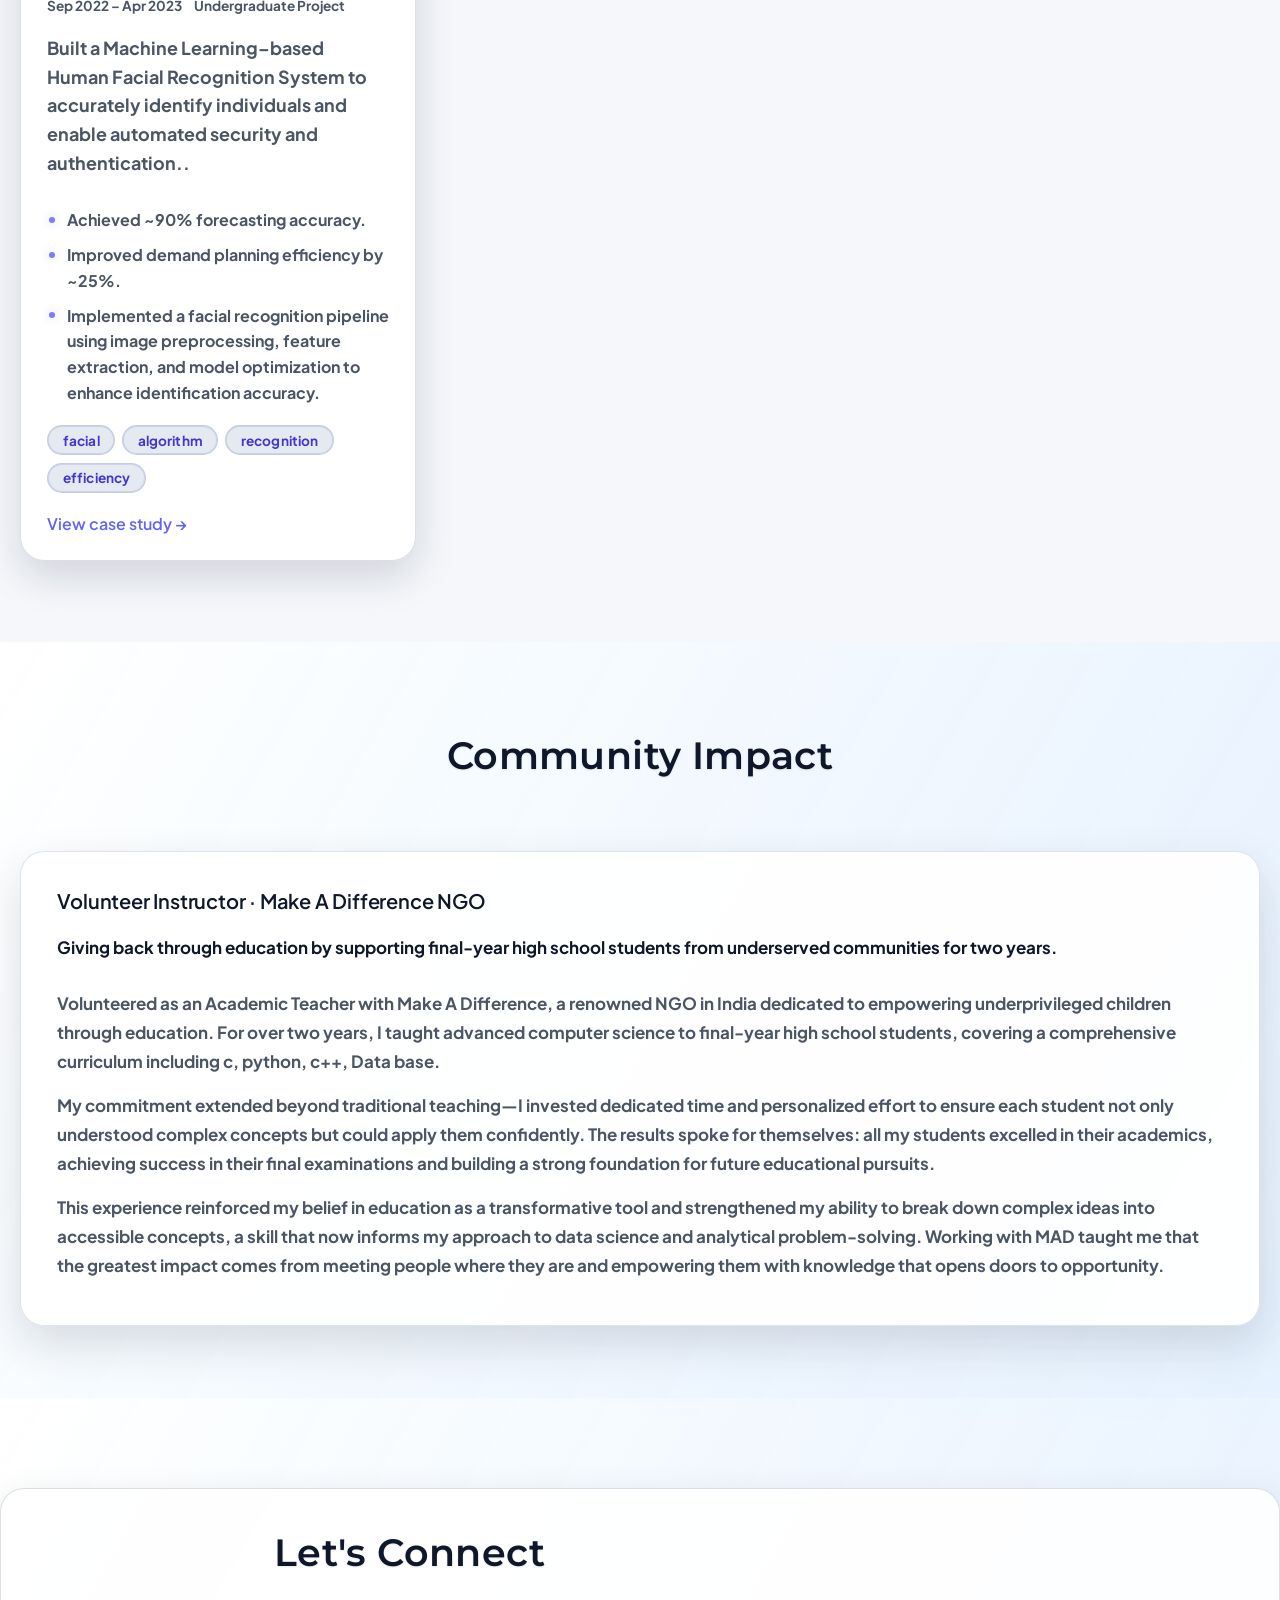
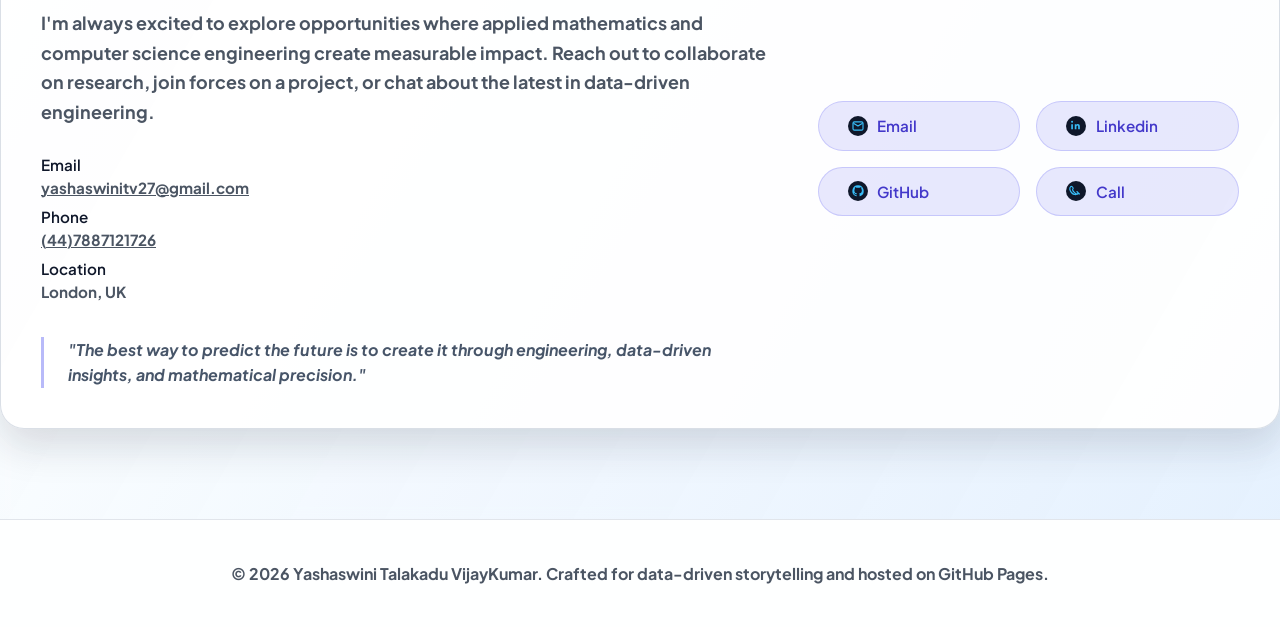
==== commit c29d18eb: "Update index.html" ====
--- a/index.html
+++ b/index.html
@@ -308,8 +308,8 @@
             <a class="project-card" href="projects/Sales Analytics.html">
               <div class="project-thumb">
                 <img
-                  src="assets/images/project-Sales Analytics.jpg"
-                  alt="Sales Analytics"
+                  src="assets/images/Sales-Analytics.jpg"
+                  alt="Sales-Analytics"
                 />
               </div>
               <div class="project-header">
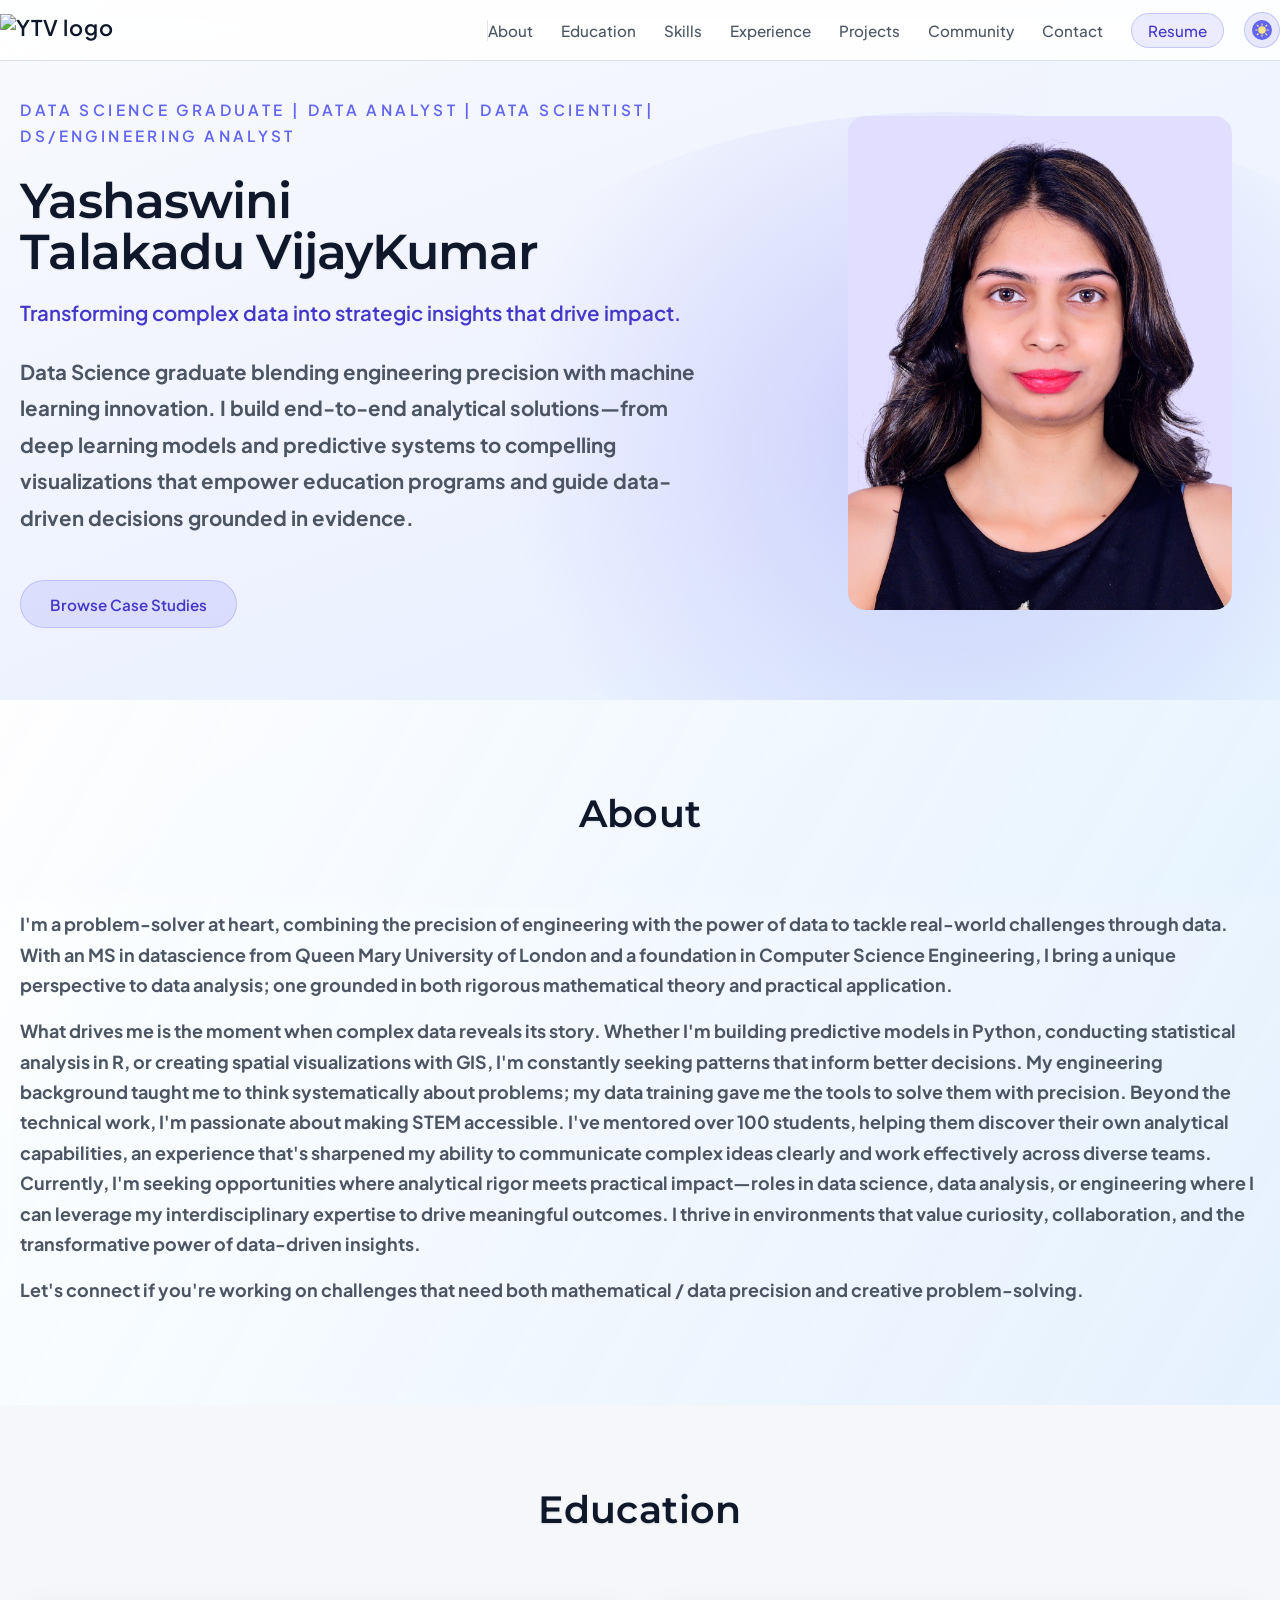
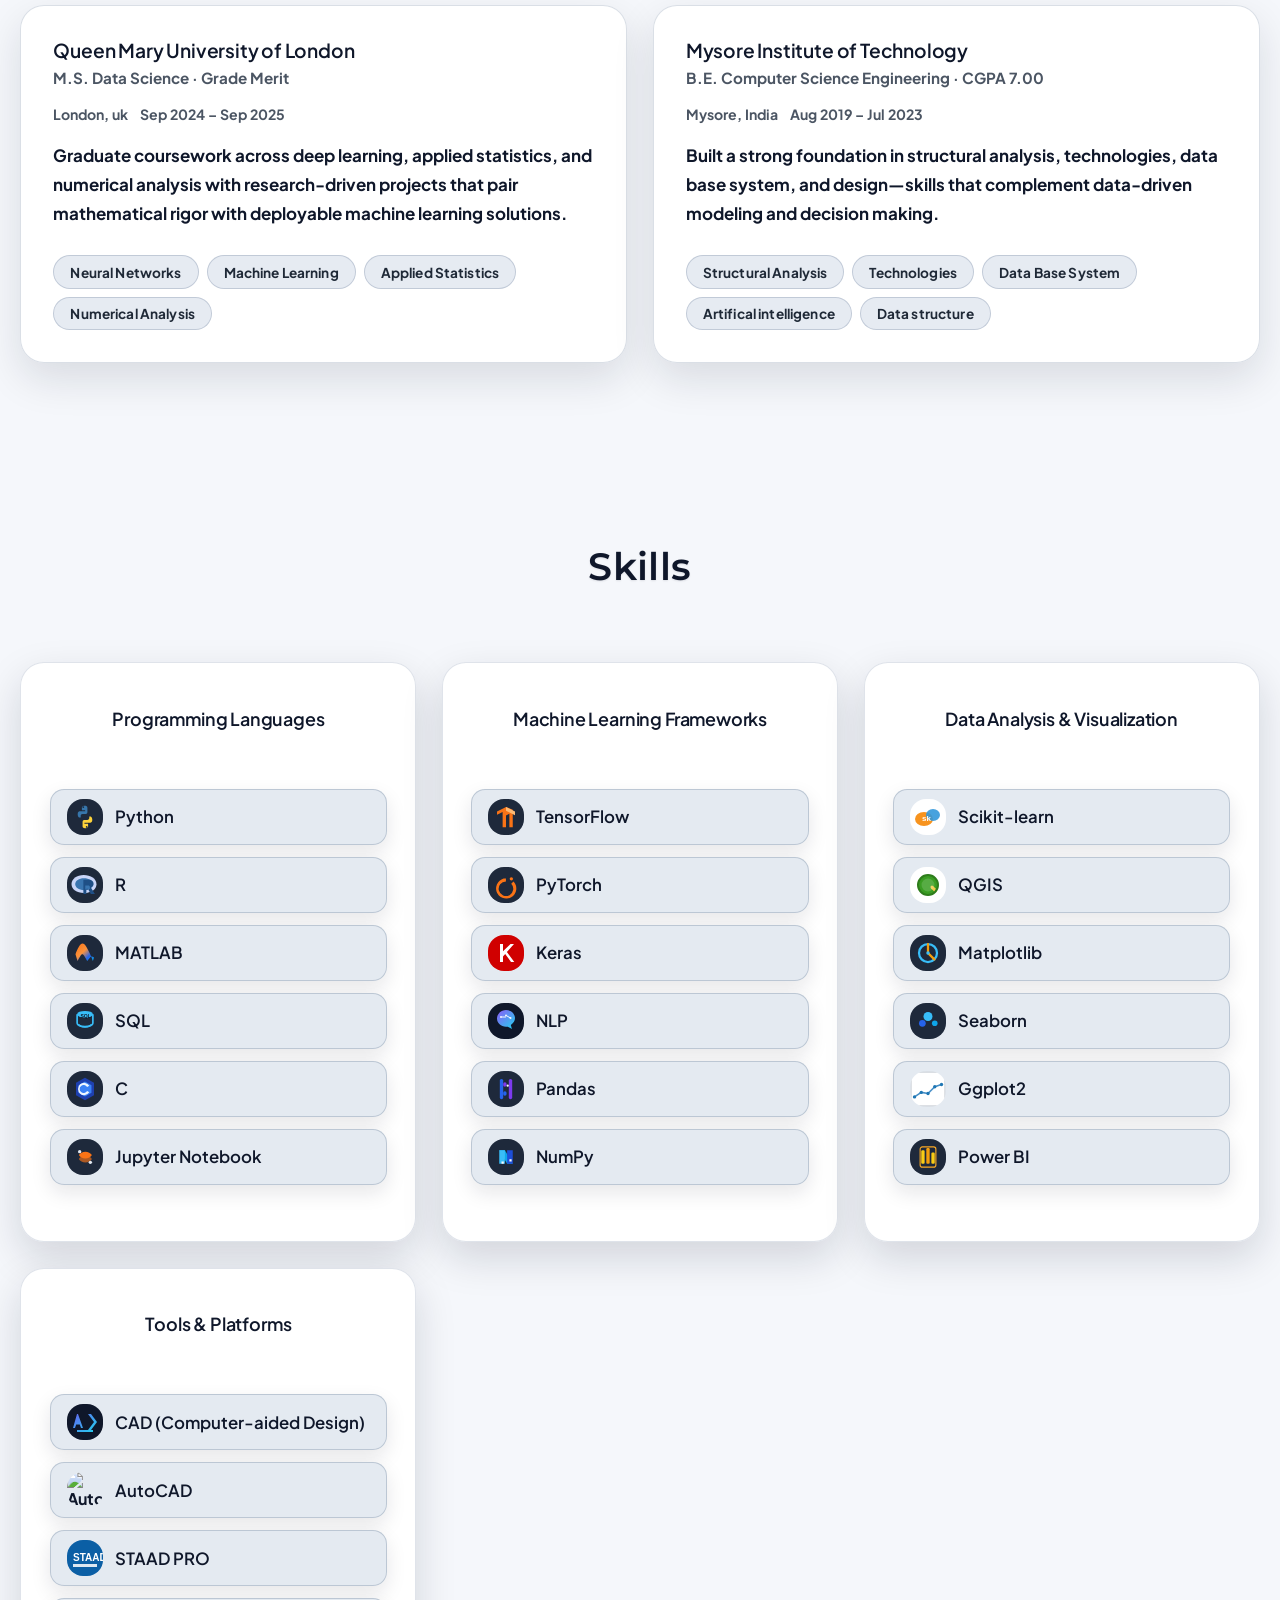
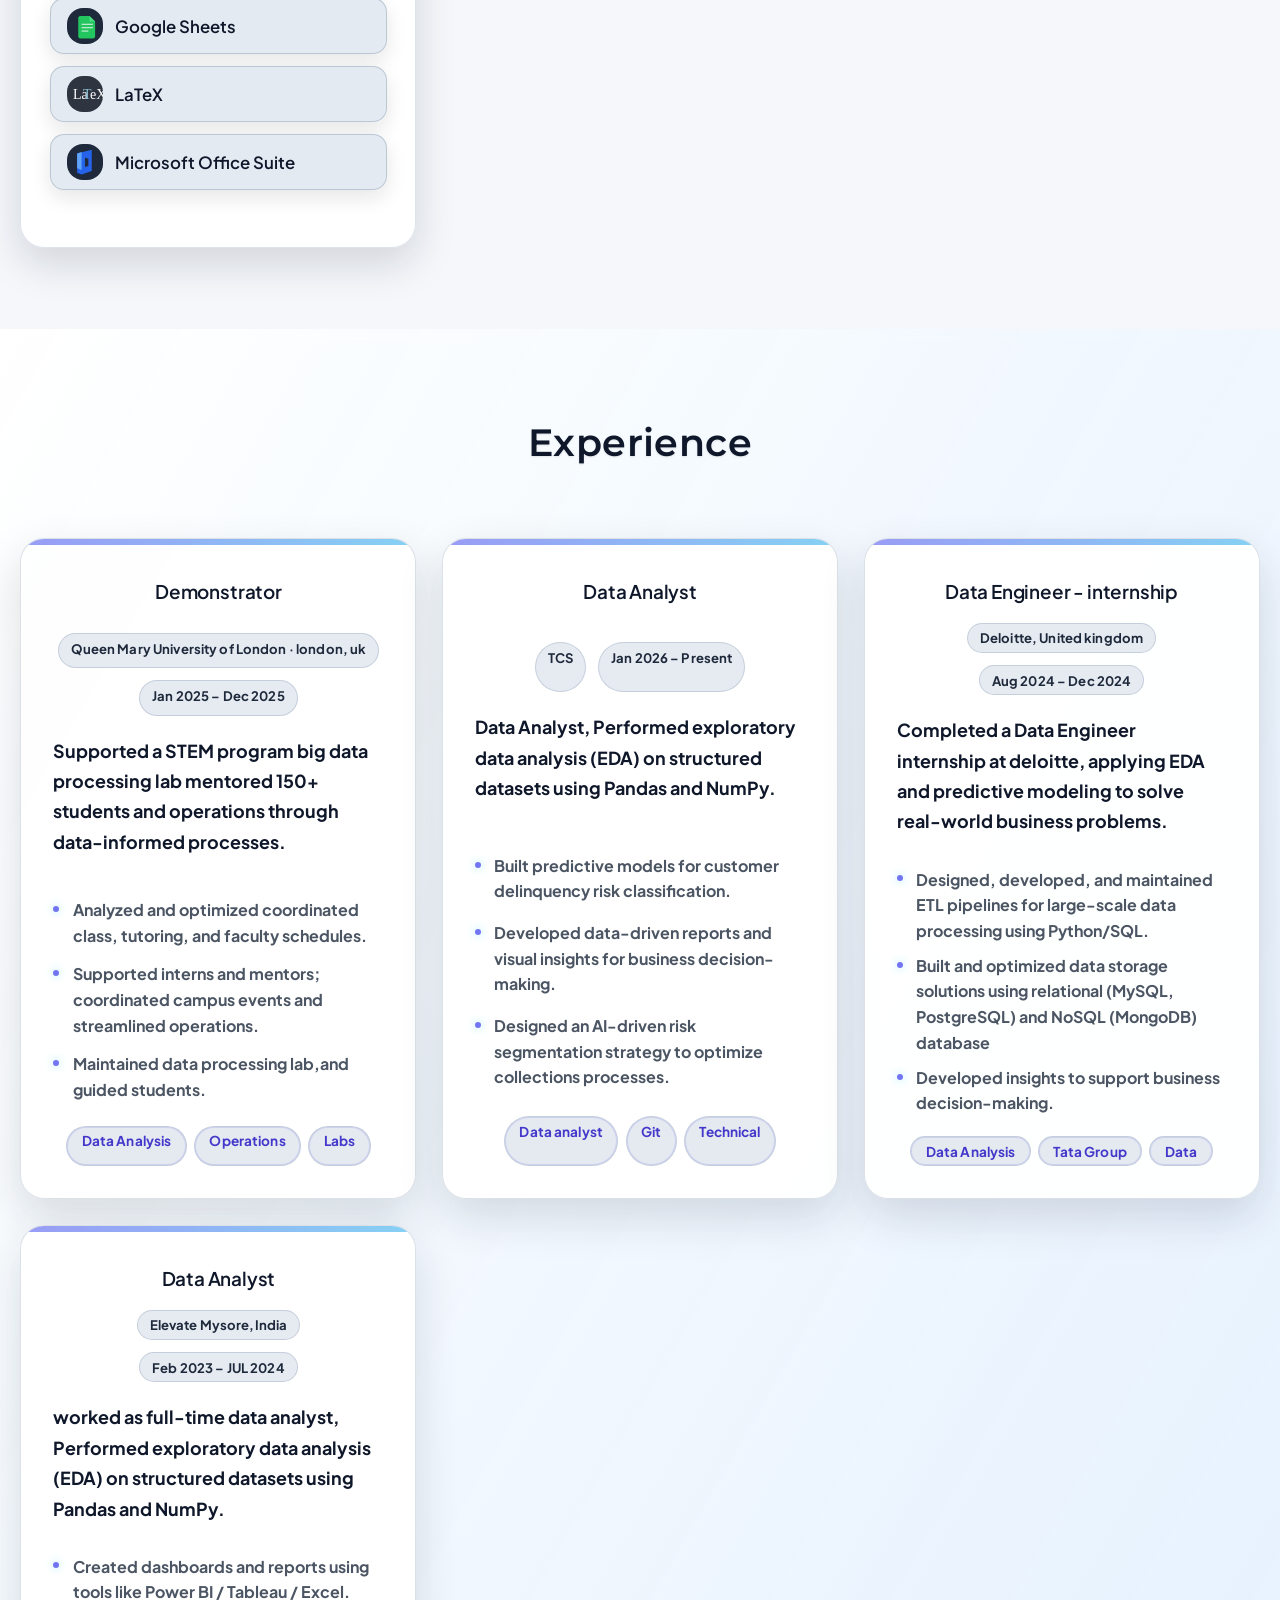
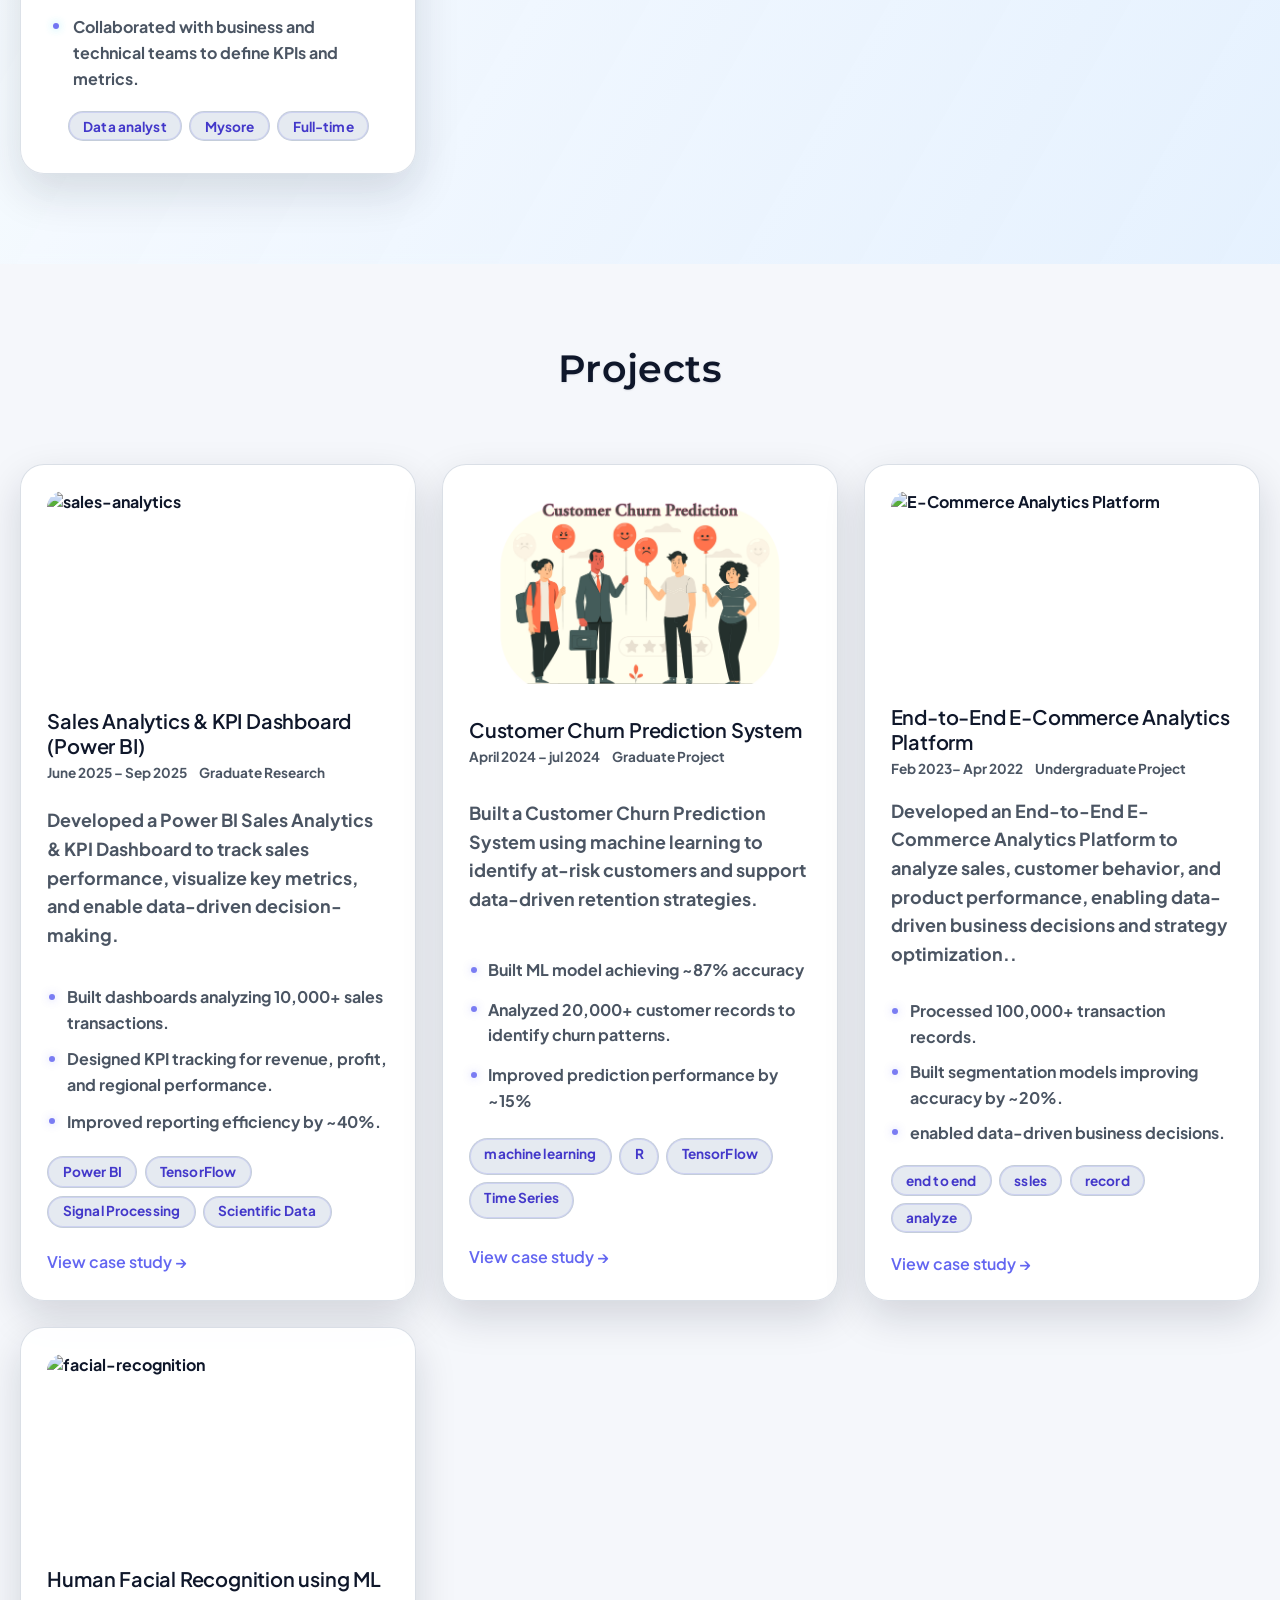
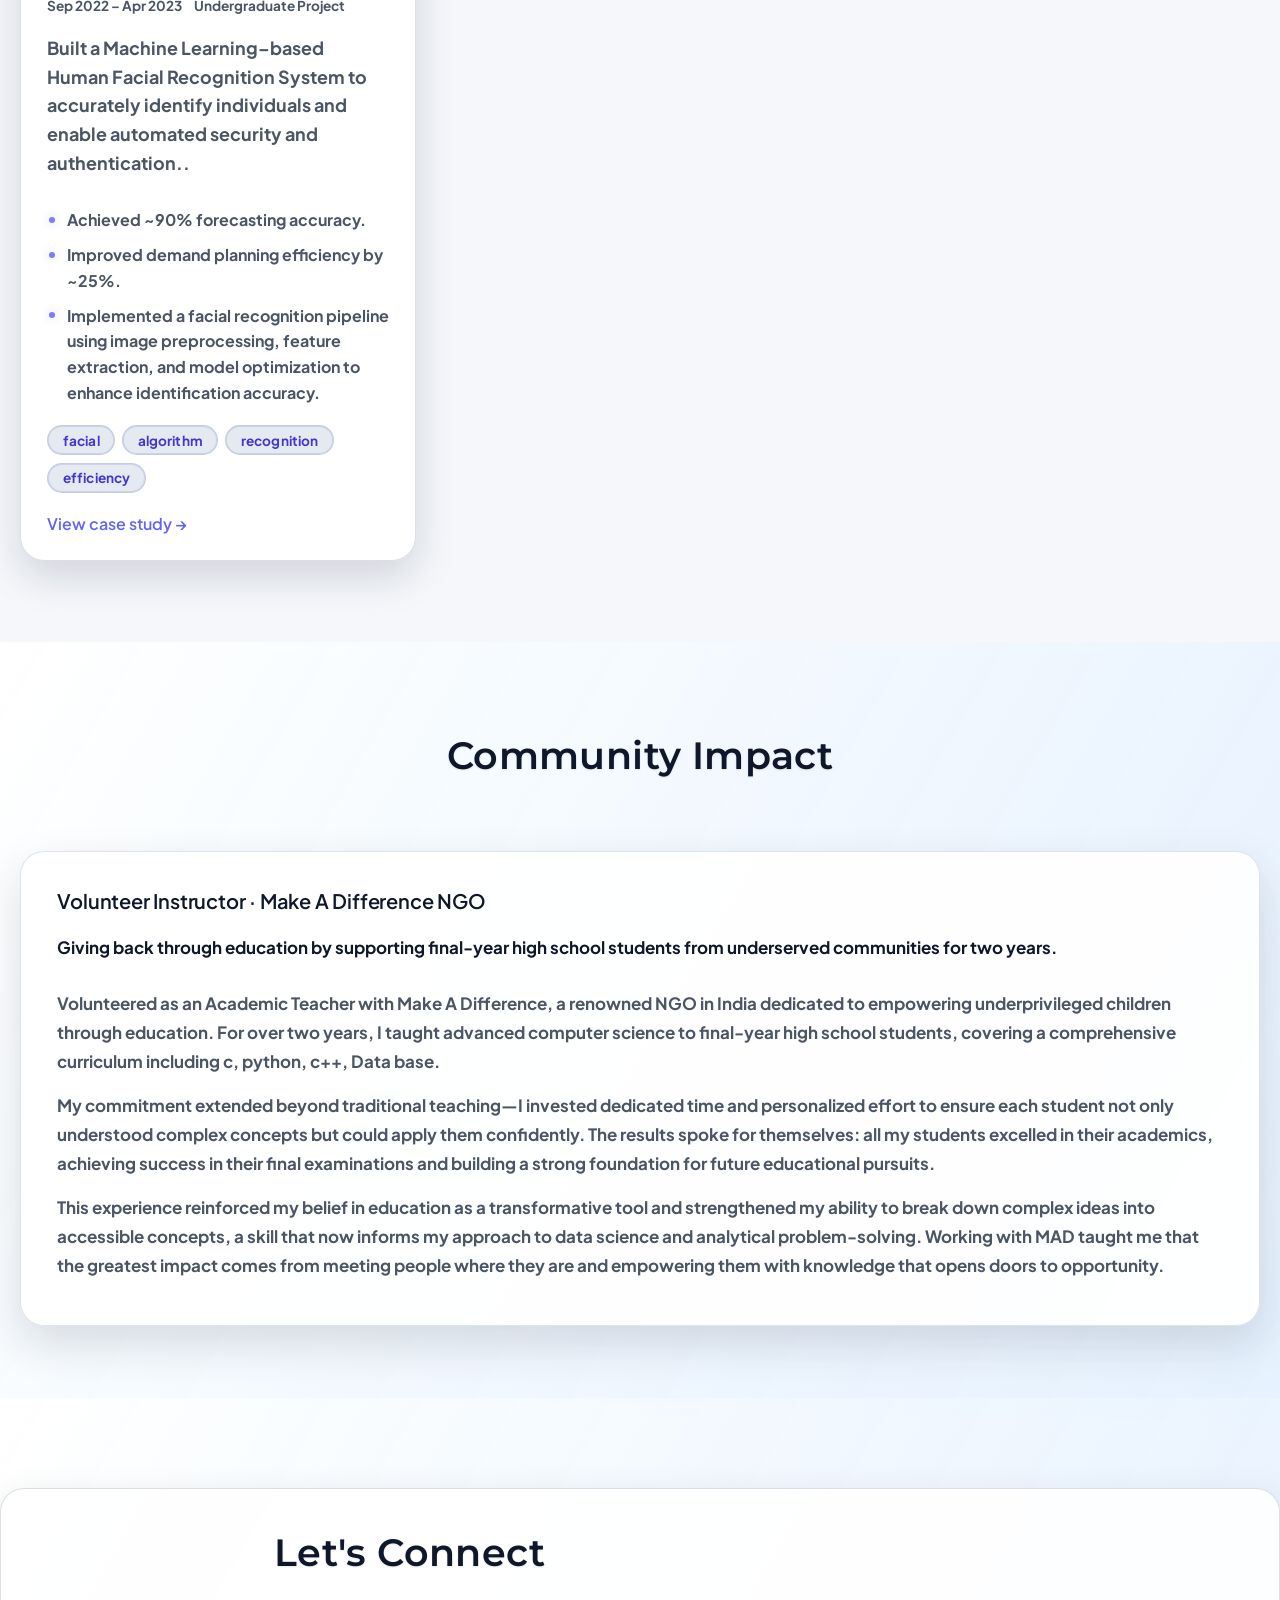
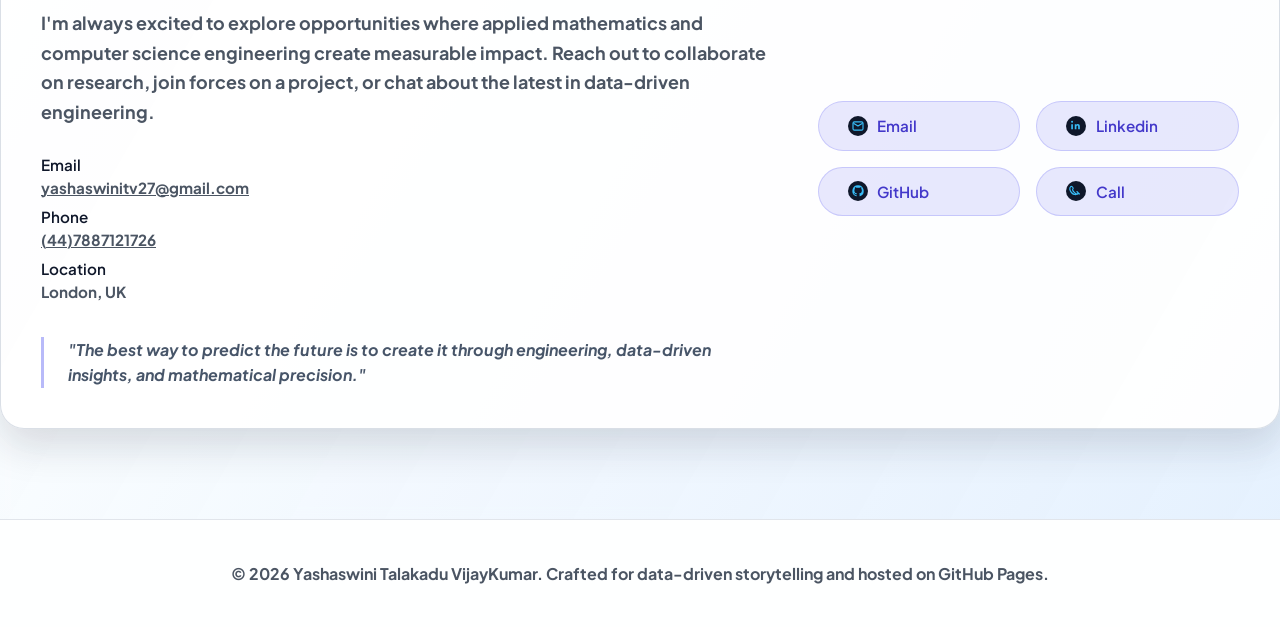
==== commit bcbcb868: "Update index.html" ====
--- a/index.html
+++ b/index.html
@@ -305,11 +305,11 @@
         <div class="container">
           <h2 class="display-algerian display-algerian-underline">Projects</h2>
           <div class="project-gallery">
-            <a class="project-card" href="projects/Sales Analytics.html">
+            <a class="project-card" href="projects/sales-analytics.html">
               <div class="project-thumb">
                 <img
-                  src="assets/images/Sales-Analytics.jpg"
-                  alt="Sales-Analytics"
+                  src="assets/images/sales-analytics.jpg"
+                  alt="sales-analytics"
                 />
               </div>
               <div class="project-header">
